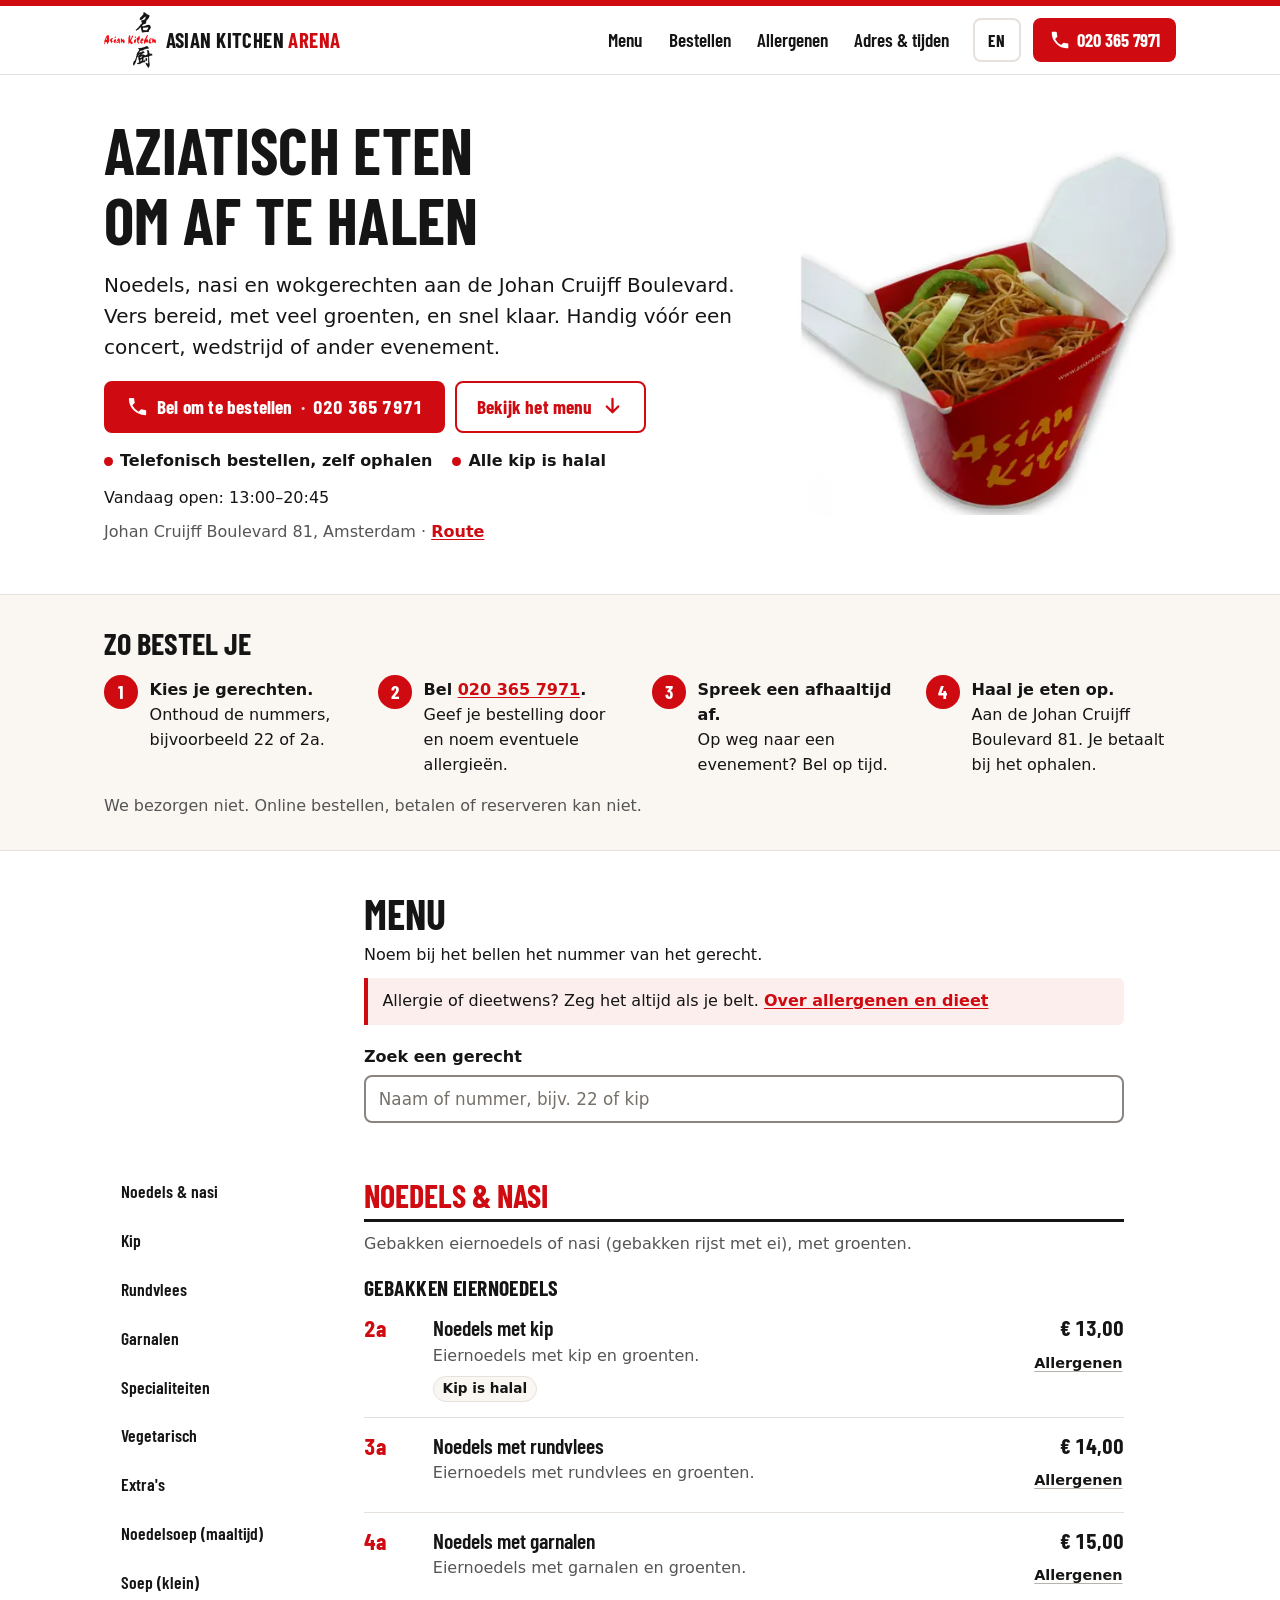
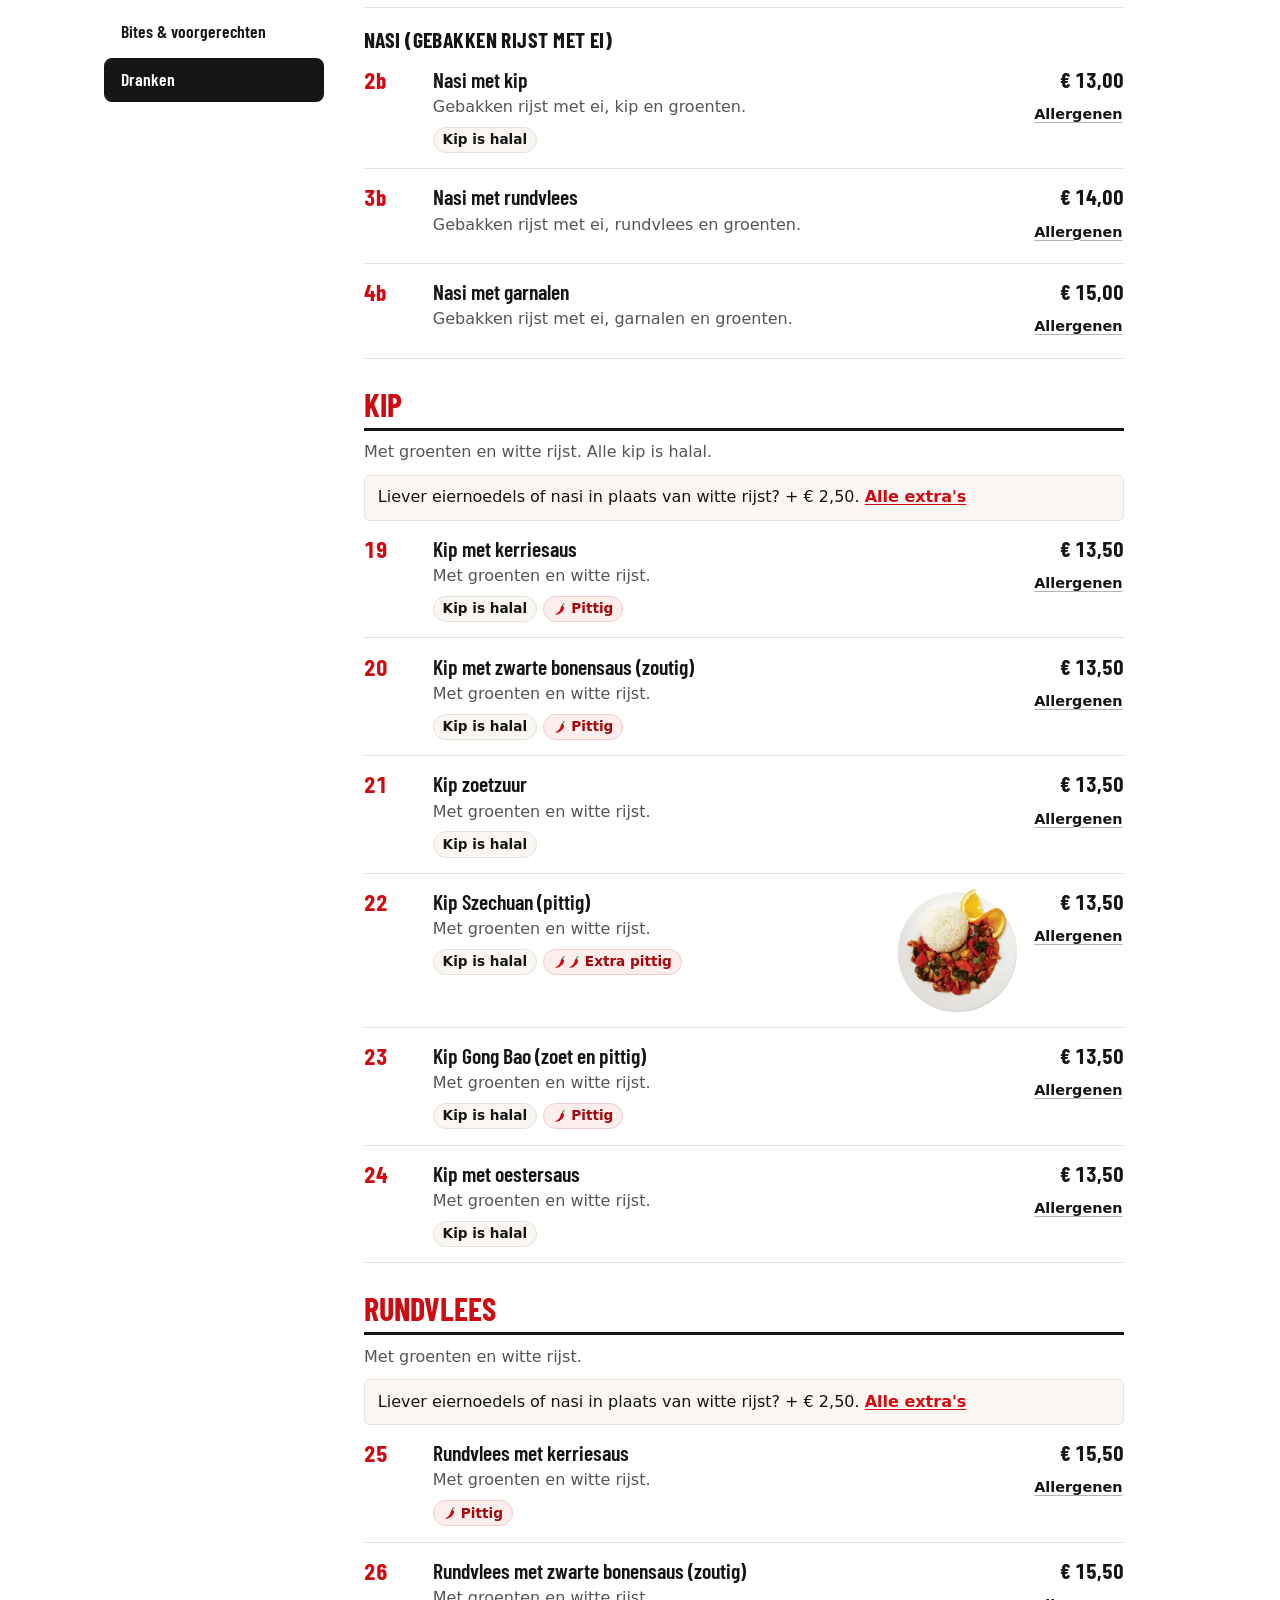
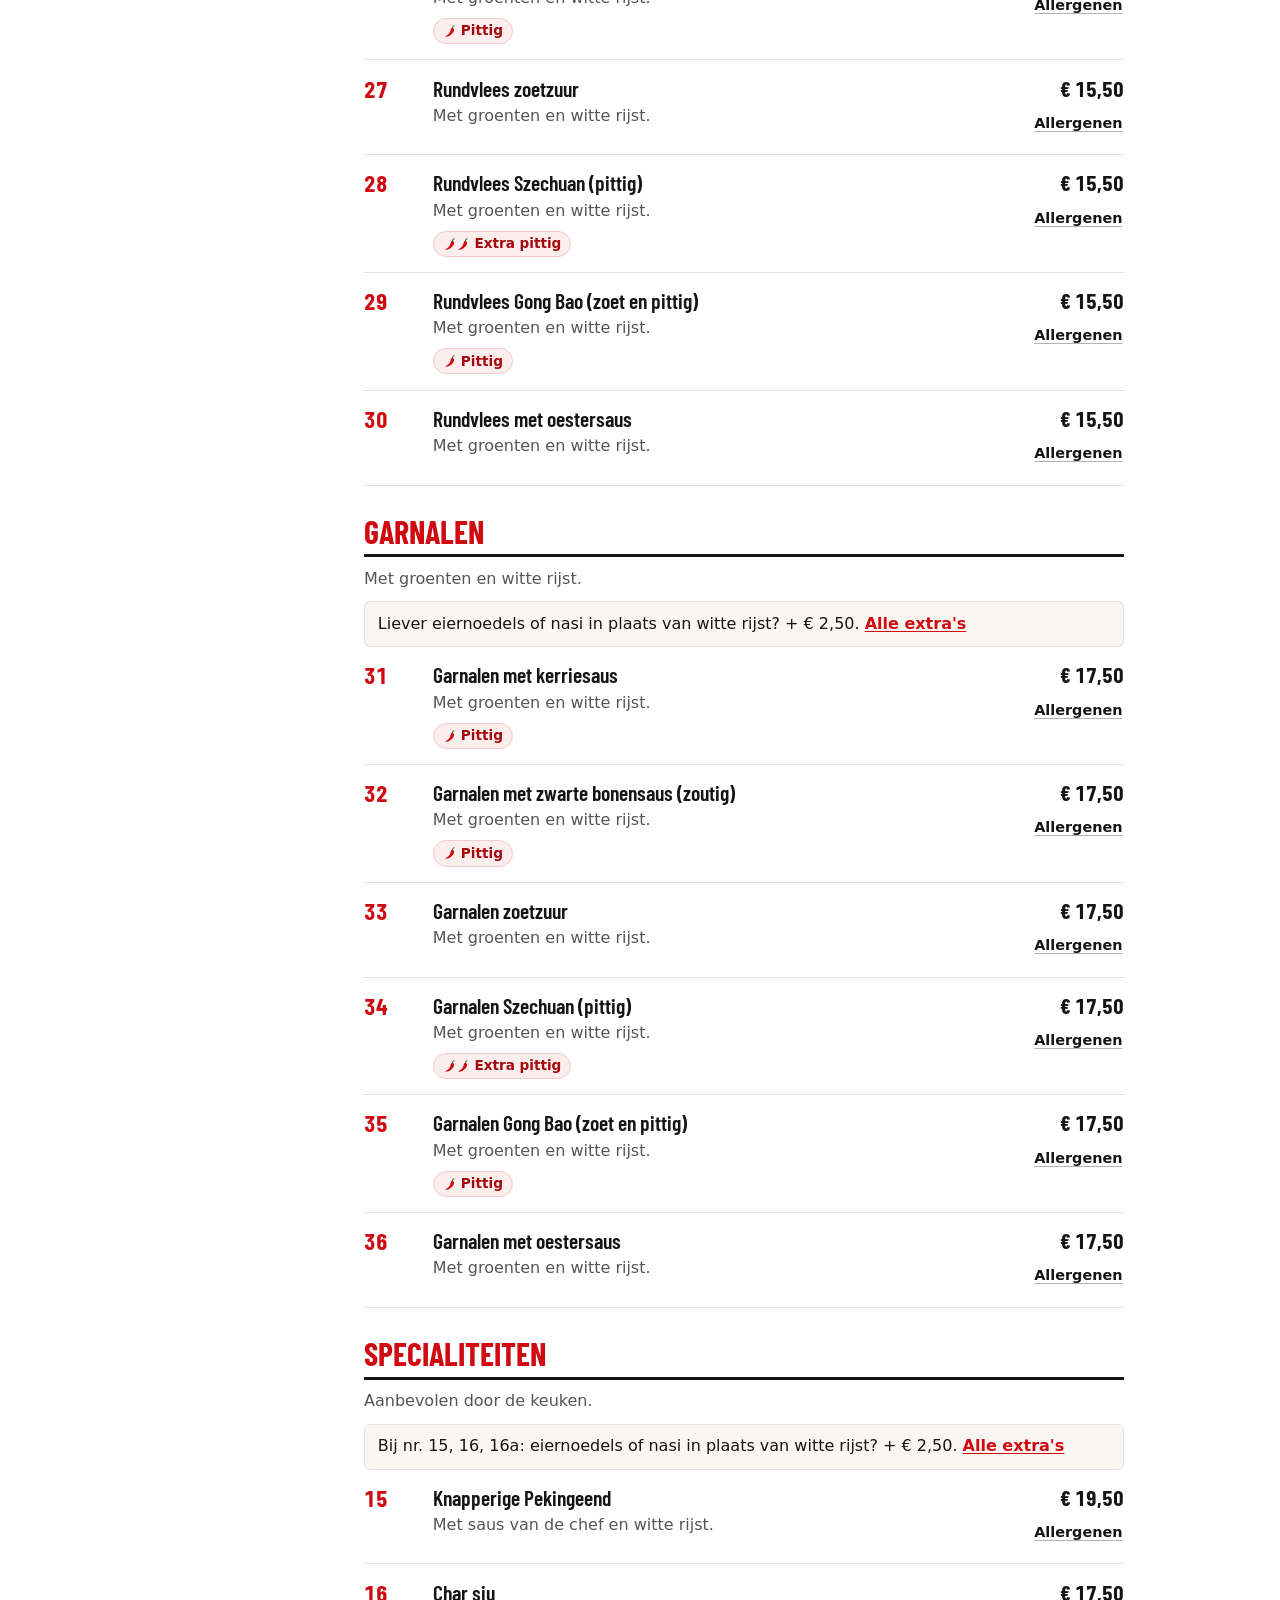
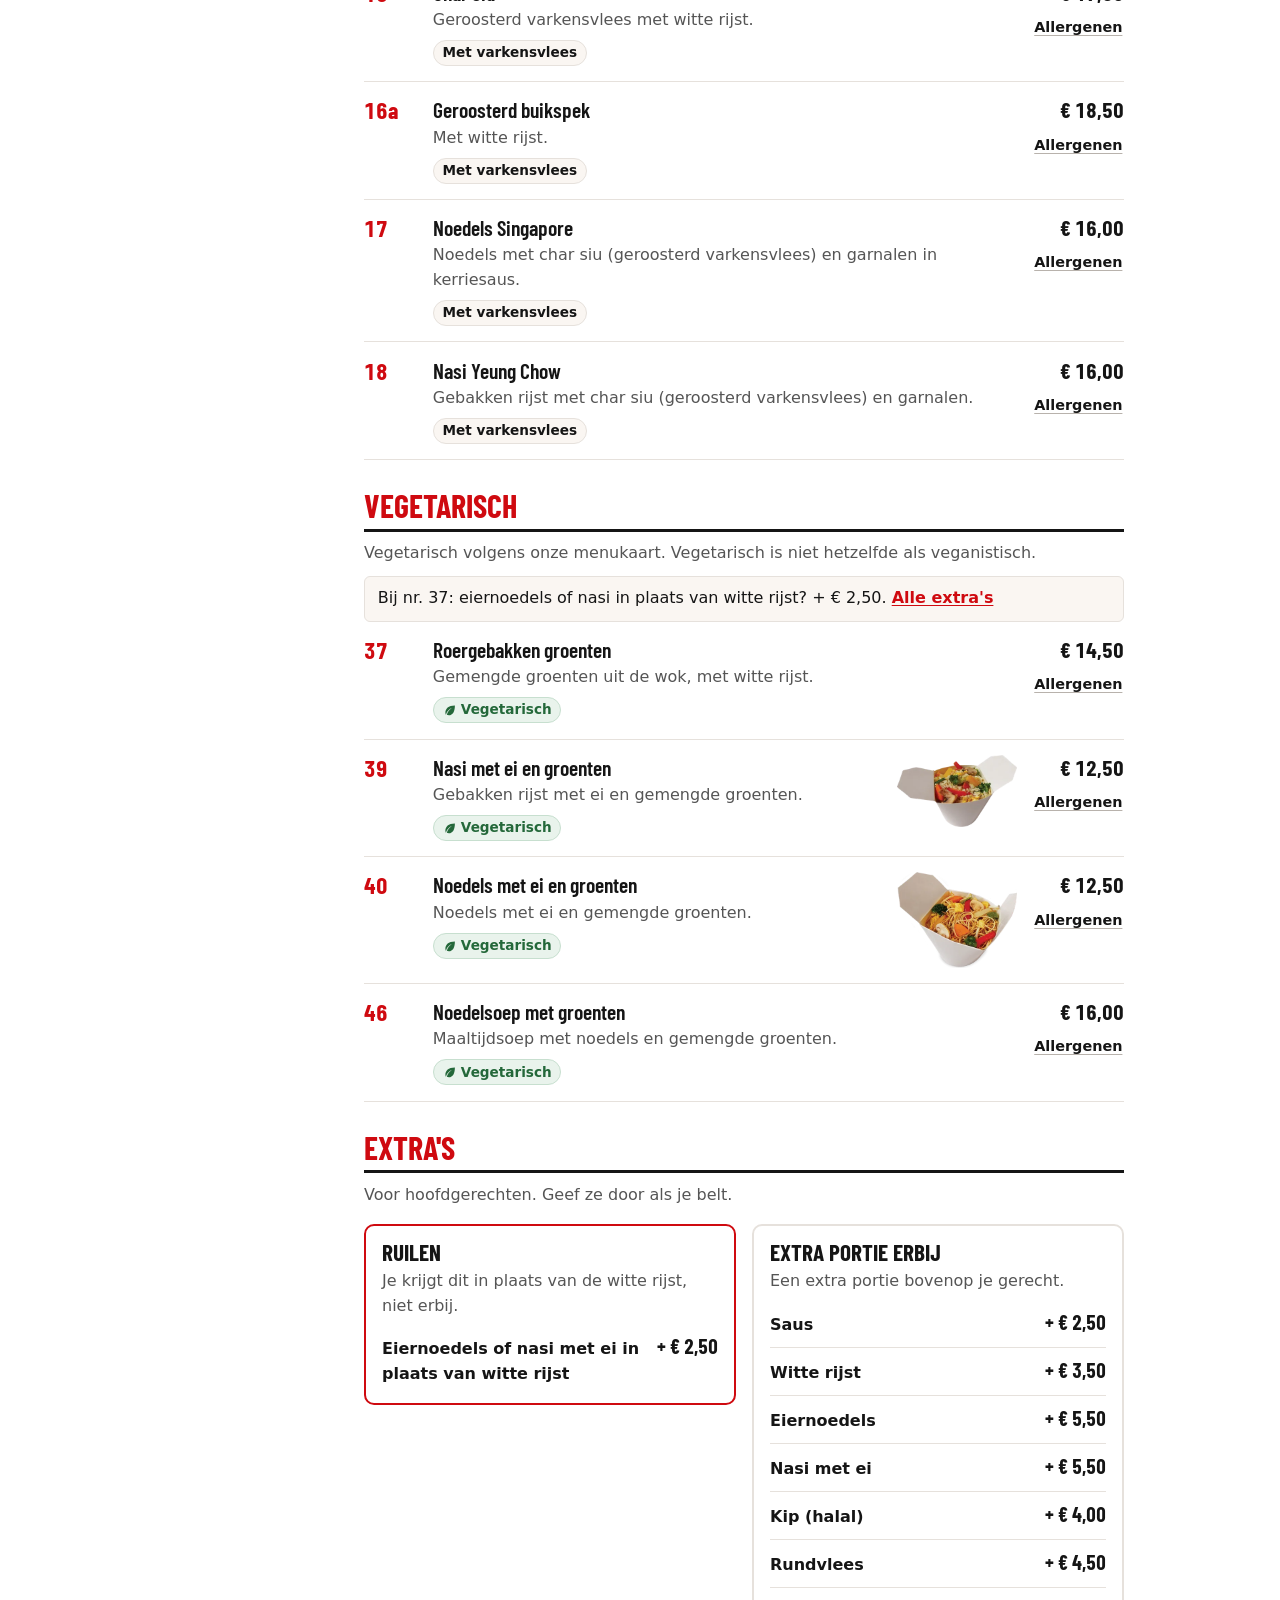
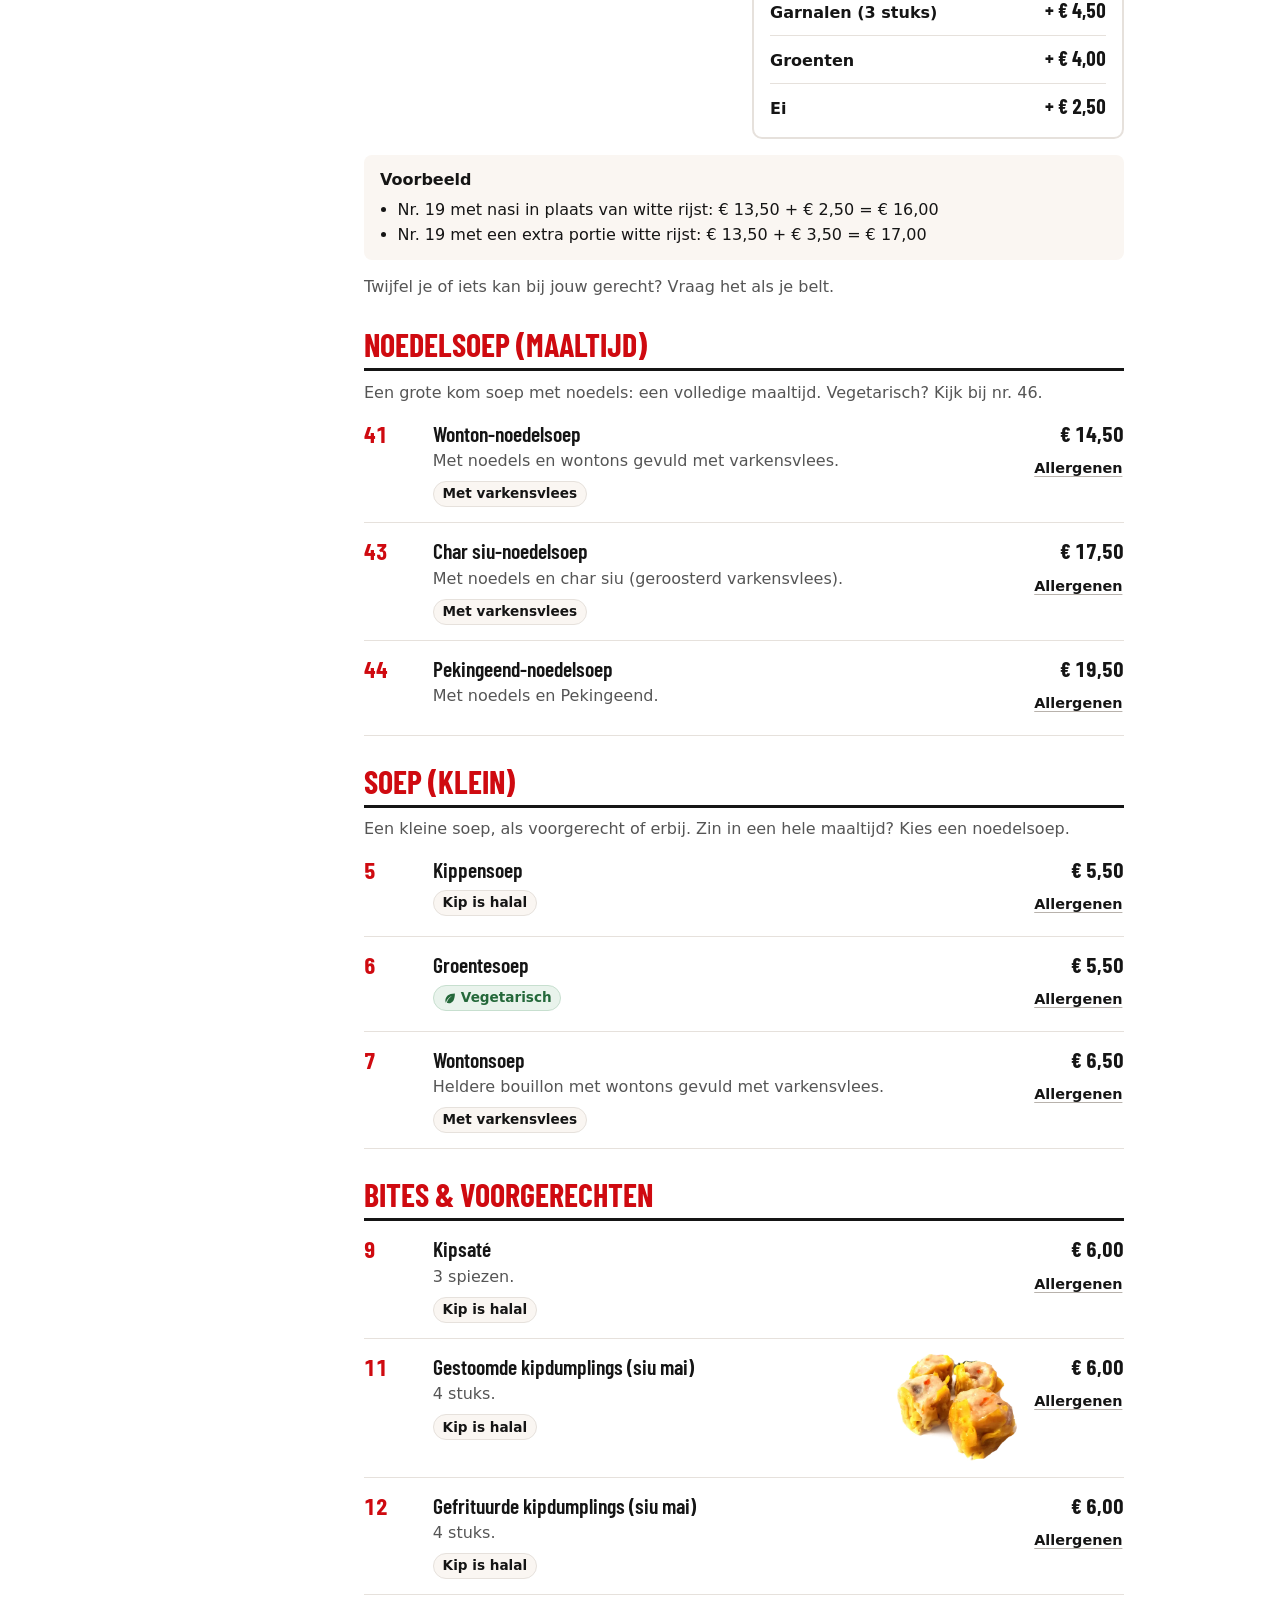
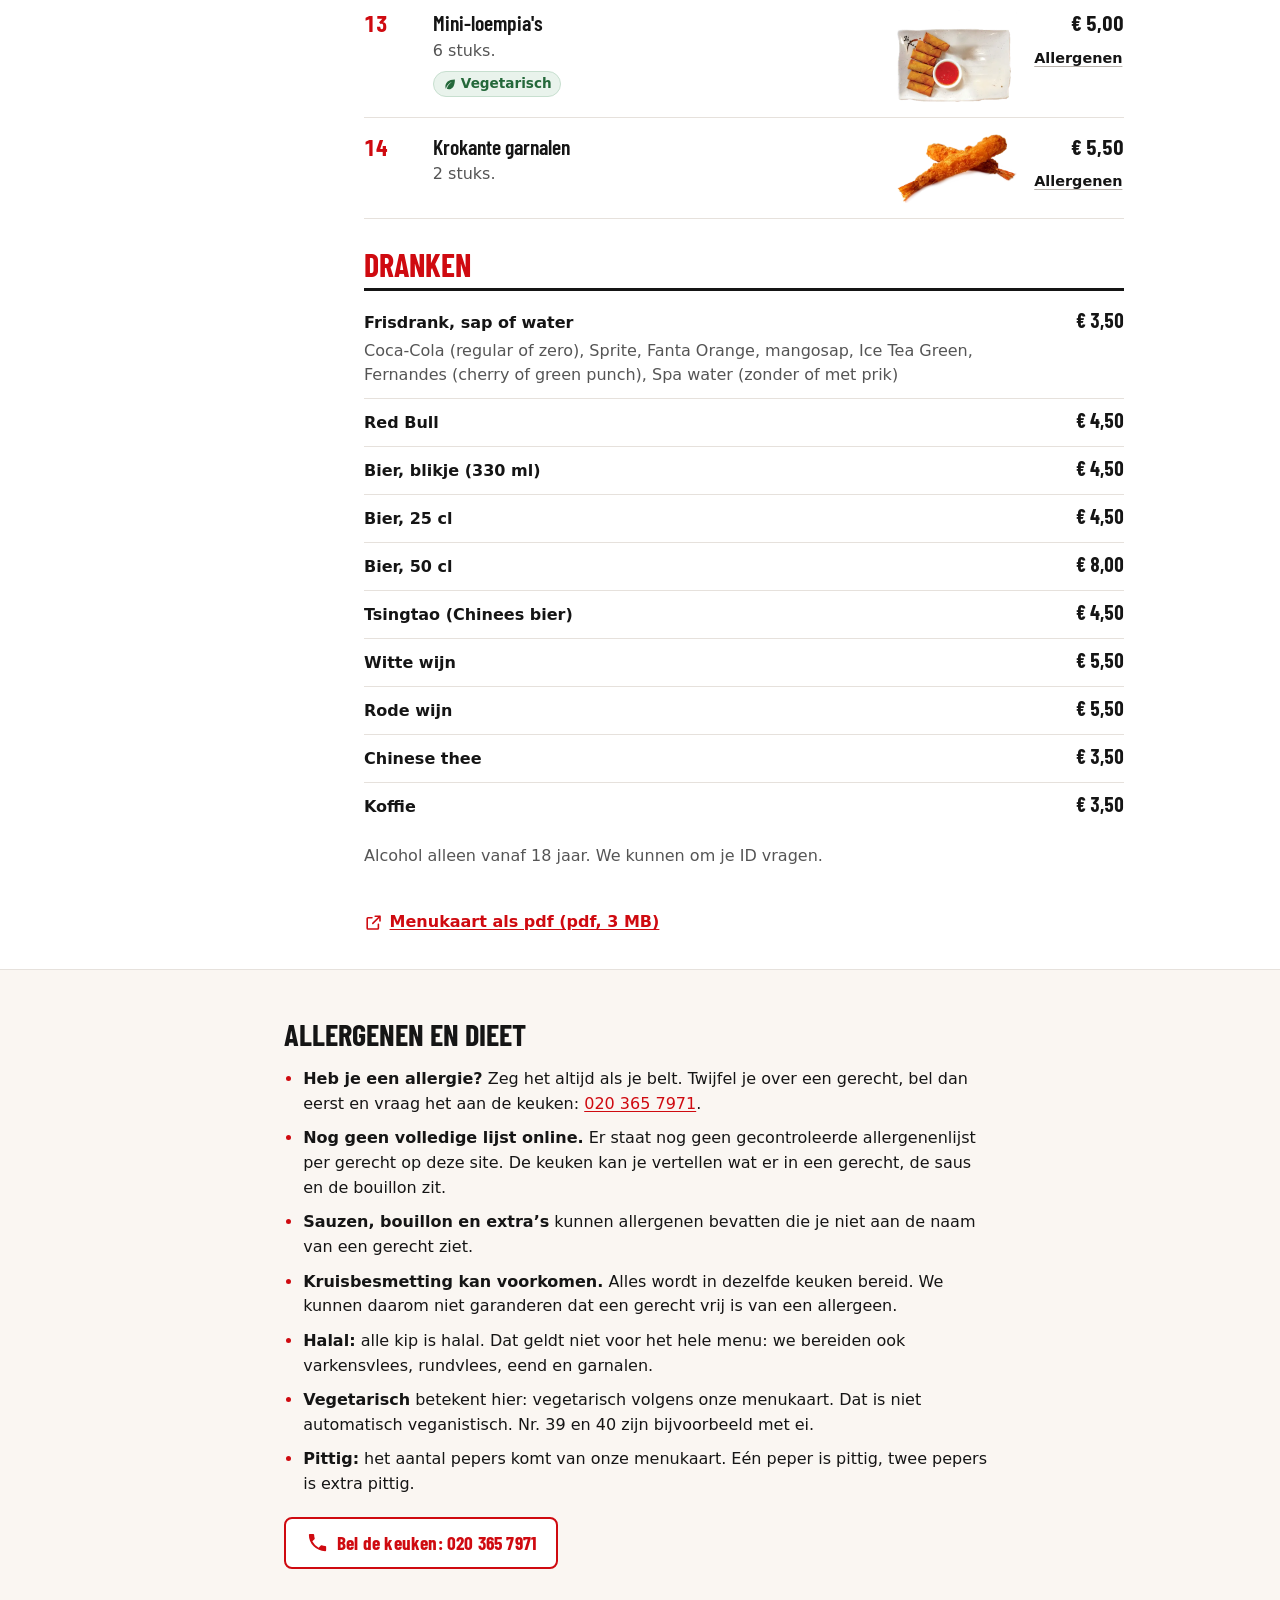
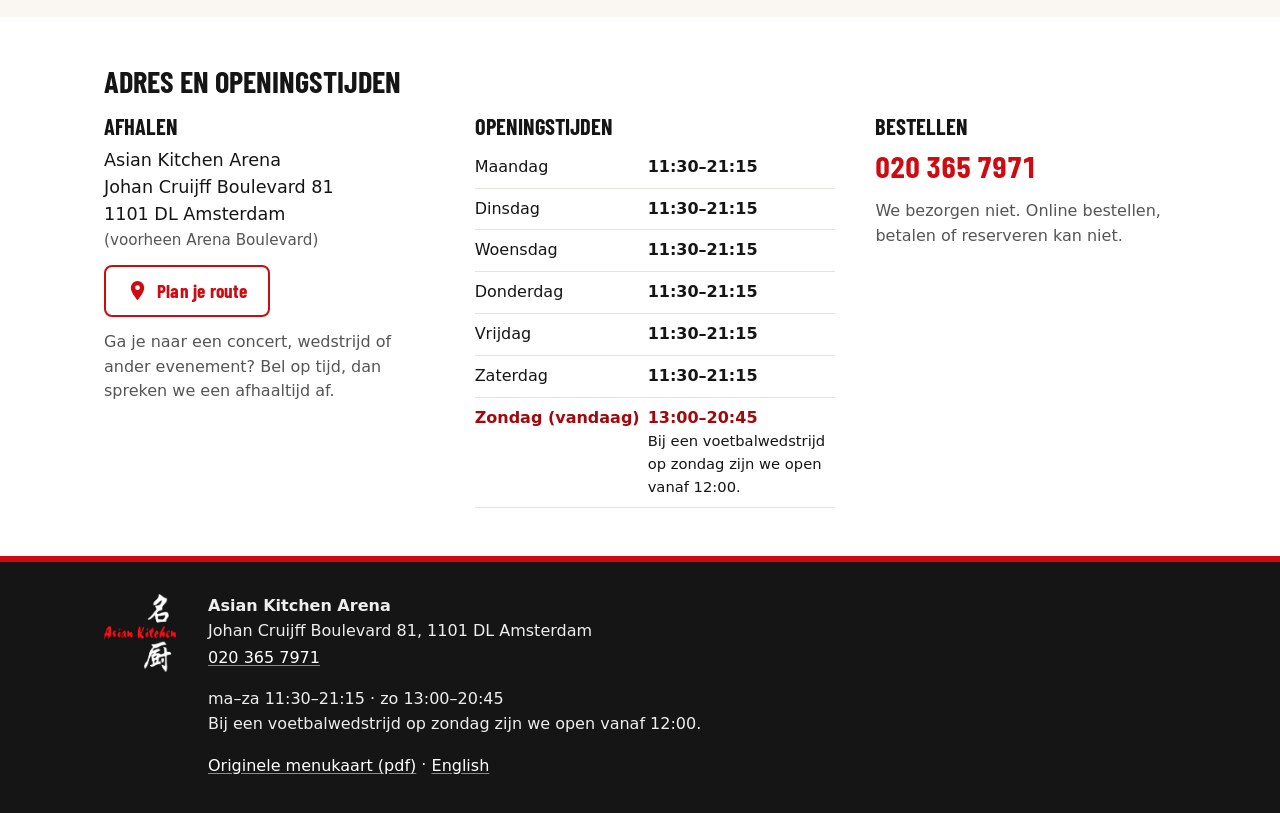
==== index.html @ 1660f2df "Preview van 5841d98" ====
<!doctype html>
<html lang="nl" class="no-js">
<head>
<meta charset="utf-8">
<meta name="viewport" content="width=device-width, initial-scale=1">
<title>Asian Kitchen Arena – Aziatisch eten afhalen aan de Johan Cruijff Boulevard</title>
<meta name="description" content="Noedels, nasi, wokgerechten en soep om af te halen aan de Johan Cruijff Boulevard 81 in Amsterdam. Bekijk het menu en bel 020 365 7971 om te bestellen.">
<meta name="robots" content="noindex, nofollow">
<link rel="canonical" href="https://gwnquintenman.github.io/asian-kitchen-arena-website/">
<link rel="alternate" hreflang="nl" href="https://gwnquintenman.github.io/asian-kitchen-arena-website/">
<link rel="alternate" hreflang="en" href="https://gwnquintenman.github.io/asian-kitchen-arena-website/en/">
<link rel="alternate" hreflang="x-default" href="https://gwnquintenman.github.io/asian-kitchen-arena-website/">
<meta name="theme-color" content="#cf0a10">
<meta property="og:type" content="restaurant">
<meta property="og:title" content="Asian Kitchen Arena">
<meta property="og:description" content="Noedels, nasi, wokgerechten en soep om af te halen aan de Johan Cruijff Boulevard 81 in Amsterdam. Bekijk het menu en bel 020 365 7971 om te bestellen.">
<meta property="og:url" content="https://gwnquintenman.github.io/asian-kitchen-arena-website/">
<meta property="og:image" content="https://gwnquintenman.github.io/asian-kitchen-arena-website/images/deelafbeelding.jpg">
<meta property="og:locale" content="nl_NL">
<link rel="icon" type="image/png" sizes="48x48" href="images/favicon-48.png">
<link rel="apple-touch-icon" href="images/apple-touch-icon.png">
<link rel="preload" href="fonts/barlow-condensed-700.woff2" as="font" type="font/woff2" crossorigin>
<link rel="stylesheet" href="assets/styles.css?v=mvmt960r">
<script>document.documentElement.classList.replace('no-js','js')</script>
<script type="application/ld+json">{"@context":"https://schema.org","@type":"Restaurant","name":"Asian Kitchen Arena","url":"https://gwnquintenman.github.io/asian-kitchen-arena-website/","image":"https://gwnquintenman.github.io/asian-kitchen-arena-website/images/deelafbeelding.jpg","logo":"https://gwnquintenman.github.io/asian-kitchen-arena-website/images/icon-512.png","telephone":"+31 20 365 7971","address":{"@type":"PostalAddress","streetAddress":"Johan Cruijff Boulevard 81","postalCode":"1101 DL","addressLocality":"Amsterdam","addressCountry":"NL"},"servesCuisine":["Asian","Chinese"],"priceRange":"€","acceptsReservations":false,"hasMenu":"https://gwnquintenman.github.io/asian-kitchen-arena-website/#menu","openingHoursSpecification":[{"@type":"OpeningHoursSpecification","dayOfWeek":["Monday","Tuesday","Wednesday","Thursday","Friday","Saturday"],"opens":"11:30","closes":"21:15"},{"@type":"OpeningHoursSpecification","dayOfWeek":["Sunday"],"opens":"13:00","closes":"20:45"}]}</script>
</head>
<body>
<a class="overslaan" href="#menu">Direct naar het menu</a>
<header class="kop">
  <div class="wrap kop__in">
    <a class="merk" href="./" aria-label="Asian Kitchen Arena">
      <img src="images/logo-licht.png" alt="" width="66" height="72">
      <span class="merk__naam">Asian Kitchen <span>Arena</span></span>
    </a>
    <nav class="kop__nav" aria-label="Hoofdmenu">
      <a href="#menu">Menu</a>
      <a href="#bestellen">Bestellen</a>
      <a href="#allergenen">Allergenen</a>
      <a href="#ophalen">Adres &amp; tijden</a>
    </nav>
    <a class="taal" href="en/" hreflang="en" lang="en" title="Read this page in English"><span class="vh">Read this page in English: </span>EN</a>
    <a class="kop__bel" href="tel:+31203657971"><svg class="i" viewBox="0 0 24 24" aria-hidden="true"><path d="M6.6 10.8a15.2 15.2 0 0 0 6.6 6.6l2.2-2.2a1 1 0 0 1 1-.25 11.4 11.4 0 0 0 3.6.57 1 1 0 0 1 1 1V20a1 1 0 0 1-1 1A17 17 0 0 1 3 4a1 1 0 0 1 1-1h3.5a1 1 0 0 1 1 1c0 1.25.2 2.45.57 3.57a1 1 0 0 1-.25 1z" fill="currentColor"/></svg><span>020 365 7971</span></a>
  </div>
</header>

<main>
<section class="intro" aria-labelledby="h-intro">
  <div class="wrap intro__in">
    <div class="intro__tekst">
      <h1 id="h-intro">Aziatisch eten om af te halen</h1>
      <p class="intro__lead">Noedels, nasi en wokgerechten aan de Johan Cruijff Boulevard. Vers bereid, met veel groenten, en snel klaar. Handig vóór een concert, wedstrijd of ander evenement.</p>
      <div class="intro__knoppen">
        <a class="btn btn--bel js-belknop" href="tel:+31203657971"><svg class="i" viewBox="0 0 24 24" aria-hidden="true"><path d="M6.6 10.8a15.2 15.2 0 0 0 6.6 6.6l2.2-2.2a1 1 0 0 1 1-.25 11.4 11.4 0 0 0 3.6.57 1 1 0 0 1 1 1V20a1 1 0 0 1-1 1A17 17 0 0 1 3 4a1 1 0 0 1 1-1h3.5a1 1 0 0 1 1 1c0 1.25.2 2.45.57 3.57a1 1 0 0 1-.25 1z" fill="currentColor"/></svg><span>Bel om te bestellen</span><span class="btn__nr">020 365 7971</span></a>
        <a class="btn btn--rand" href="#menu"><span>Bekijk het menu</span><svg class="i" viewBox="0 0 24 24" aria-hidden="true"><path d="M12 4v14m0 0-6-6m6 6 6-6" fill="none" stroke="currentColor" stroke-width="2.4" stroke-linecap="round" stroke-linejoin="round"/></svg></a>
      </div>
      <ul class="intro__feiten"><li>Telefonisch bestellen, zelf ophalen</li><li>Alle kip is halal</li></ul>
      <p class="intro__info">
        <span class="intro__tijd" data-vandaag>ma–za 11:30–21:15 · zo 13:00–20:45</span>
        <span class="intro__adres">Johan Cruijff Boulevard 81, Amsterdam <span class="intro__route">· <a href="https://www.google.com/maps/dir/?api=1&destination=Asian+Kitchen%2C+Johan+Cruijff+Boulevard+81%2C+1101+DL+Amsterdam" target="_blank" rel="noopener">Route</a></span></span>
      </p>
    </div>
    <img class="intro__foto" src="images/afhaalbox-760.webp" srcset="images/afhaalbox-440.webp 440w, images/afhaalbox-760.webp 760w" sizes="(min-width: 900px) 380px, 46vw" width="760" height="731" alt="Noedels met groenten in een rode Asian Kitchen-afhaalbox" fetchpriority="high">
  </div>
</section>

<section class="bestel" id="bestellen" aria-labelledby="h-bestellen">
<div class="wrap">
  <h2 id="h-bestellen">Zo bestel je</h2>
  <ol class="stappen"><li class="stap"><span class="stap__nr" aria-hidden="true">1</span><p><strong>Kies je gerechten.</strong> Onthoud de nummers, bijvoorbeeld 22 of 2a.</p></li><li class="stap"><span class="stap__nr" aria-hidden="true">2</span><p><strong>Bel <a href="tel:+31203657971" class="tel">020 365 7971</a>.</strong> Geef je bestelling door en noem eventuele allergieën.</p></li><li class="stap"><span class="stap__nr" aria-hidden="true">3</span><p><strong>Spreek een afhaaltijd af.</strong> Op weg naar een evenement? Bel op tijd.</p></li><li class="stap"><span class="stap__nr" aria-hidden="true">4</span><p><strong>Haal je eten op.</strong> Aan de Johan Cruijff Boulevard 81. Je betaalt bij het ophalen.</p></li></ol>
  <p class="bestel__noot">We bezorgen niet. Online bestellen, betalen of reserveren kan niet.</p>
  
</div>
</section>

<section class="menu" id="menu" aria-labelledby="h-menu">
<div class="wrap">
  <div class="menu__kop">
    <h2 id="h-menu">Menu</h2>
    <p class="menu__uitleg">Noem bij het bellen het nummer van het gerecht.</p>
    <p class="menu__allergie">Allergie of dieetwens? Zeg het altijd als je belt. <a href="#allergenen">Over allergenen en dieet</a></p>
    <div class="zoek js-only">
      <label class="zoek__label" for="zoek">Zoek een gerecht</label>
      <div class="zoek__veld">
        <input id="zoek" type="search" inputmode="search" autocomplete="off" spellcheck="false" placeholder="Naam of nummer, bijv. 22 of kip" aria-describedby="zoek-status">
        <button type="button" class="zoek__wis" hidden>Wis</button>
      </div>
      <p class="zoek__status" id="zoek-status" aria-live="polite"></p>
    </div>
  </div>
  <div class="menu__grid">
    <nav class="cats" aria-label="Menucategorieën">
      <ul class="cats__lijst"><li><a class="chip" href="#noedels-nasi" data-cat="noedels-nasi">Noedels &amp; nasi</a></li><li><a class="chip" href="#kip" data-cat="kip">Kip</a></li><li><a class="chip" href="#rund" data-cat="rund">Rundvlees</a></li><li><a class="chip" href="#garnalen" data-cat="garnalen">Garnalen</a></li><li><a class="chip" href="#specialiteiten" data-cat="specialiteiten">Specialiteiten</a></li><li><a class="chip" href="#vegetarisch" data-cat="vegetarisch">Vegetarisch</a></li><li><a class="chip" href="#extras" data-cat="extras">Extra's</a></li><li><a class="chip" href="#noedelsoep" data-cat="noedelsoep">Noedelsoep (maaltijd)</a></li><li><a class="chip" href="#soep" data-cat="soep">Soep (klein)</a></li><li><a class="chip" href="#bites" data-cat="bites">Bites &amp; voorgerechten</a></li><li><a class="chip" href="#dranken" data-cat="dranken">Dranken</a></li></ul>
    </nav>
    <div class="menu__inhoud">
      <div class="zoek__geen" hidden><p class="zoek__geen-tekst"></p><a class="btn btn--bel btn--stapel" href="tel:+31203657971"><svg class="i" viewBox="0 0 24 24" aria-hidden="true"><path d="M6.6 10.8a15.2 15.2 0 0 0 6.6 6.6l2.2-2.2a1 1 0 0 1 1-.25 11.4 11.4 0 0 0 3.6.57 1 1 0 0 1 1 1V20a1 1 0 0 1-1 1A17 17 0 0 1 3 4a1 1 0 0 1 1-1h3.5a1 1 0 0 1 1 1c0 1.25.2 2.45.57 3.57a1 1 0 0 1-.25 1z" fill="currentColor"/></svg><span>Bel om te bestellen</span><span class="btn__nr">020 365 7971</span></a></div>
      <section class="cat" id="noedels-nasi" aria-labelledby="h-noedels-nasi">
<h3 class="cat__titel" id="h-noedels-nasi">Noedels &amp; nasi</h3>
<p class="cat__intro">Gebakken eiernoedels of nasi (gebakken rijst met ei), met groenten.</p>

<div class="cat__groep"><h4 class="cat__sub">Gebakken eiernoedels</h4>
<ul class="dishes"><li class="dish" id="nr-2a" data-nr="2a" data-zoek="noedels met kip noodles with chicken eiernoedels met kip en groenten kip is halal">
  <p class="dish__nr"><span class="vh">Nummer </span>2a</p>
  <div class="dish__main">
    <h4 class="dish__naam">Noedels met kip</h4>
    <p class="dish__inhoud">Eiernoedels met kip en groenten.</p>
    <p class="dish__meta"><span class="tag tag--halal-kip">Kip is halal</span></p>
  </div>
  <div class="dish__zij">
    <p class="dish__prijs">€ 13,00</p>
    <button type="button" class="dish__allergie js-only" data-nr="2a" aria-label="Allergenen van nr. 2a, Noedels met kip">Allergenen</button>
  </div>
  
</li>
<li class="dish" id="nr-3a" data-nr="3a" data-zoek="noedels met rundvlees noodles with beef eiernoedels met rundvlees en groenten">
  <p class="dish__nr"><span class="vh">Nummer </span>3a</p>
  <div class="dish__main">
    <h4 class="dish__naam">Noedels met rundvlees</h4>
    <p class="dish__inhoud">Eiernoedels met rundvlees en groenten.</p>
    
  </div>
  <div class="dish__zij">
    <p class="dish__prijs">€ 14,00</p>
    <button type="button" class="dish__allergie js-only" data-nr="3a" aria-label="Allergenen van nr. 3a, Noedels met rundvlees">Allergenen</button>
  </div>
  
</li>
<li class="dish" id="nr-4a" data-nr="4a" data-zoek="noedels met garnalen noodles with shrimp eiernoedels met garnalen en groenten">
  <p class="dish__nr"><span class="vh">Nummer </span>4a</p>
  <div class="dish__main">
    <h4 class="dish__naam">Noedels met garnalen</h4>
    <p class="dish__inhoud">Eiernoedels met garnalen en groenten.</p>
    
  </div>
  <div class="dish__zij">
    <p class="dish__prijs">€ 15,00</p>
    <button type="button" class="dish__allergie js-only" data-nr="4a" aria-label="Allergenen van nr. 4a, Noedels met garnalen">Allergenen</button>
  </div>
  
</li></ul></div>
<div class="cat__groep"><h4 class="cat__sub">Nasi (gebakken rijst met ei)</h4>
<ul class="dishes"><li class="dish" id="nr-2b" data-nr="2b" data-zoek="nasi met kip fried rice with chicken gebakken rijst met ei kip en groenten kip is halal">
  <p class="dish__nr"><span class="vh">Nummer </span>2b</p>
  <div class="dish__main">
    <h4 class="dish__naam">Nasi met kip</h4>
    <p class="dish__inhoud">Gebakken rijst met ei, kip en groenten.</p>
    <p class="dish__meta"><span class="tag tag--halal-kip">Kip is halal</span></p>
  </div>
  <div class="dish__zij">
    <p class="dish__prijs">€ 13,00</p>
    <button type="button" class="dish__allergie js-only" data-nr="2b" aria-label="Allergenen van nr. 2b, Nasi met kip">Allergenen</button>
  </div>
  
</li>
<li class="dish" id="nr-3b" data-nr="3b" data-zoek="nasi met rundvlees fried rice with beef gebakken rijst met ei rundvlees en groenten">
  <p class="dish__nr"><span class="vh">Nummer </span>3b</p>
  <div class="dish__main">
    <h4 class="dish__naam">Nasi met rundvlees</h4>
    <p class="dish__inhoud">Gebakken rijst met ei, rundvlees en groenten.</p>
    
  </div>
  <div class="dish__zij">
    <p class="dish__prijs">€ 14,00</p>
    <button type="button" class="dish__allergie js-only" data-nr="3b" aria-label="Allergenen van nr. 3b, Nasi met rundvlees">Allergenen</button>
  </div>
  
</li>
<li class="dish" id="nr-4b" data-nr="4b" data-zoek="nasi met garnalen fried rice with shrimp gebakken rijst met ei garnalen en groenten">
  <p class="dish__nr"><span class="vh">Nummer </span>4b</p>
  <div class="dish__main">
    <h4 class="dish__naam">Nasi met garnalen</h4>
    <p class="dish__inhoud">Gebakken rijst met ei, garnalen en groenten.</p>
    
  </div>
  <div class="dish__zij">
    <p class="dish__prijs">€ 15,00</p>
    <button type="button" class="dish__allergie js-only" data-nr="4b" aria-label="Allergenen van nr. 4b, Nasi met garnalen">Allergenen</button>
  </div>
  
</li></ul></div>
</section>
<section class="cat" id="kip" aria-labelledby="h-kip">
<h3 class="cat__titel" id="h-kip">Kip</h3>
<p class="cat__intro">Met groenten en witte rijst. Alle kip is halal.</p>
<p class="cat__ruil">Liever eiernoedels of nasi in plaats van witte rijst? + € 2,50. <a href="#extras">Alle extra's</a></p>
<ul class="dishes"><li class="dish" id="nr-19" data-nr="19" data-zoek="kip met kerriesaus chicken curry met groenten en witte rijst kip is halal">
  <p class="dish__nr"><span class="vh">Nummer </span>19</p>
  <div class="dish__main">
    <h4 class="dish__naam">Kip met kerriesaus</h4>
    <p class="dish__inhoud">Met groenten en witte rijst.</p>
    <p class="dish__meta"><span class="tag tag--halal-kip">Kip is halal</span><span class="tag tag--peper"><svg class="i i--peper" viewBox="0 0 24 24" aria-hidden="true"><path d="M15.5 6.2c1.6.2 3 1.6 3.1 3.4.3 4.6-5.4 11-13.6 11.9-1 .1-1.2-1.1-.3-1.4 5.3-1.9 7.6-6.3 8.4-10.7.3-1.9 1.1-3.4 2.4-3.2z" fill="currentColor"/><path d="M16 6.3c.1-1.6.9-2.9 2.6-3.5" fill="none" stroke="#2f7a3b" stroke-width="1.8" stroke-linecap="round"/></svg>Pittig</span></p>
  </div>
  <div class="dish__zij">
    <p class="dish__prijs">€ 13,50</p>
    <button type="button" class="dish__allergie js-only" data-nr="19" aria-label="Allergenen van nr. 19, Kip met kerriesaus">Allergenen</button>
  </div>
  
</li>
<li class="dish" id="nr-20" data-nr="20" data-zoek="kip met zwarte bonensaus zoutig chicken black bean salty met groenten en witte rijst kip is halal">
  <p class="dish__nr"><span class="vh">Nummer </span>20</p>
  <div class="dish__main">
    <h4 class="dish__naam">Kip met zwarte bonensaus (zoutig)</h4>
    <p class="dish__inhoud">Met groenten en witte rijst.</p>
    <p class="dish__meta"><span class="tag tag--halal-kip">Kip is halal</span><span class="tag tag--peper"><svg class="i i--peper" viewBox="0 0 24 24" aria-hidden="true"><path d="M15.5 6.2c1.6.2 3 1.6 3.1 3.4.3 4.6-5.4 11-13.6 11.9-1 .1-1.2-1.1-.3-1.4 5.3-1.9 7.6-6.3 8.4-10.7.3-1.9 1.1-3.4 2.4-3.2z" fill="currentColor"/><path d="M16 6.3c.1-1.6.9-2.9 2.6-3.5" fill="none" stroke="#2f7a3b" stroke-width="1.8" stroke-linecap="round"/></svg>Pittig</span></p>
  </div>
  <div class="dish__zij">
    <p class="dish__prijs">€ 13,50</p>
    <button type="button" class="dish__allergie js-only" data-nr="20" aria-label="Allergenen van nr. 20, Kip met zwarte bonensaus (zoutig)">Allergenen</button>
  </div>
  
</li>
<li class="dish" id="nr-21" data-nr="21" data-zoek="kip zoetzuur chicken sweet sour met groenten en witte rijst kip is halal">
  <p class="dish__nr"><span class="vh">Nummer </span>21</p>
  <div class="dish__main">
    <h4 class="dish__naam">Kip zoetzuur</h4>
    <p class="dish__inhoud">Met groenten en witte rijst.</p>
    <p class="dish__meta"><span class="tag tag--halal-kip">Kip is halal</span></p>
  </div>
  <div class="dish__zij">
    <p class="dish__prijs">€ 13,50</p>
    <button type="button" class="dish__allergie js-only" data-nr="21" aria-label="Allergenen van nr. 21, Kip zoetzuur">Allergenen</button>
  </div>
  
</li>
<li class="dish dish--foto" id="nr-22" data-nr="22" data-zoek="kip szechuan pittig chicken szechuan spicy met groenten en witte rijst kip is halal">
  <p class="dish__nr"><span class="vh">Nummer </span>22</p>
  <div class="dish__main">
    <h4 class="dish__naam">Kip Szechuan (pittig)</h4>
    <p class="dish__inhoud">Met groenten en witte rijst.</p>
    <p class="dish__meta"><span class="tag tag--halal-kip">Kip is halal</span><span class="tag tag--peper"><svg class="i i--peper" viewBox="0 0 24 24" aria-hidden="true"><path d="M15.5 6.2c1.6.2 3 1.6 3.1 3.4.3 4.6-5.4 11-13.6 11.9-1 .1-1.2-1.1-.3-1.4 5.3-1.9 7.6-6.3 8.4-10.7.3-1.9 1.1-3.4 2.4-3.2z" fill="currentColor"/><path d="M16 6.3c.1-1.6.9-2.9 2.6-3.5" fill="none" stroke="#2f7a3b" stroke-width="1.8" stroke-linecap="round"/></svg><svg class="i i--peper" viewBox="0 0 24 24" aria-hidden="true"><path d="M15.5 6.2c1.6.2 3 1.6 3.1 3.4.3 4.6-5.4 11-13.6 11.9-1 .1-1.2-1.1-.3-1.4 5.3-1.9 7.6-6.3 8.4-10.7.3-1.9 1.1-3.4 2.4-3.2z" fill="currentColor"/><path d="M16 6.3c.1-1.6.9-2.9 2.6-3.5" fill="none" stroke="#2f7a3b" stroke-width="1.8" stroke-linecap="round"/></svg>Extra pittig</span></p>
  </div>
  <div class="dish__zij">
    <p class="dish__prijs">€ 13,50</p>
    <button type="button" class="dish__allergie js-only" data-nr="22" aria-label="Allergenen van nr. 22, Kip Szechuan (pittig)">Allergenen</button>
  </div>
  <img class="dish__foto" src="images/nr-22.webp" alt="Foto van nr. 22, Kip Szechuan (pittig)" loading="lazy" decoding="async" width="180" height="150">
</li>
<li class="dish" id="nr-23" data-nr="23" data-zoek="kip gong bao zoet en pittig chicken gong bao sweet spicy met groenten en witte rijst kip is halal">
  <p class="dish__nr"><span class="vh">Nummer </span>23</p>
  <div class="dish__main">
    <h4 class="dish__naam">Kip Gong Bao (zoet en pittig)</h4>
    <p class="dish__inhoud">Met groenten en witte rijst.</p>
    <p class="dish__meta"><span class="tag tag--halal-kip">Kip is halal</span><span class="tag tag--peper"><svg class="i i--peper" viewBox="0 0 24 24" aria-hidden="true"><path d="M15.5 6.2c1.6.2 3 1.6 3.1 3.4.3 4.6-5.4 11-13.6 11.9-1 .1-1.2-1.1-.3-1.4 5.3-1.9 7.6-6.3 8.4-10.7.3-1.9 1.1-3.4 2.4-3.2z" fill="currentColor"/><path d="M16 6.3c.1-1.6.9-2.9 2.6-3.5" fill="none" stroke="#2f7a3b" stroke-width="1.8" stroke-linecap="round"/></svg>Pittig</span></p>
  </div>
  <div class="dish__zij">
    <p class="dish__prijs">€ 13,50</p>
    <button type="button" class="dish__allergie js-only" data-nr="23" aria-label="Allergenen van nr. 23, Kip Gong Bao (zoet en pittig)">Allergenen</button>
  </div>
  
</li>
<li class="dish" id="nr-24" data-nr="24" data-zoek="kip met oestersaus chicken oyster sauce met groenten en witte rijst kip is halal">
  <p class="dish__nr"><span class="vh">Nummer </span>24</p>
  <div class="dish__main">
    <h4 class="dish__naam">Kip met oestersaus</h4>
    <p class="dish__inhoud">Met groenten en witte rijst.</p>
    <p class="dish__meta"><span class="tag tag--halal-kip">Kip is halal</span></p>
  </div>
  <div class="dish__zij">
    <p class="dish__prijs">€ 13,50</p>
    <button type="button" class="dish__allergie js-only" data-nr="24" aria-label="Allergenen van nr. 24, Kip met oestersaus">Allergenen</button>
  </div>
  
</li></ul>
</section>
<section class="cat" id="rund" aria-labelledby="h-rund">
<h3 class="cat__titel" id="h-rund">Rundvlees</h3>
<p class="cat__intro">Met groenten en witte rijst.</p>
<p class="cat__ruil">Liever eiernoedels of nasi in plaats van witte rijst? + € 2,50. <a href="#extras">Alle extra's</a></p>
<ul class="dishes"><li class="dish" id="nr-25" data-nr="25" data-zoek="rundvlees met kerriesaus beef curry met groenten en witte rijst">
  <p class="dish__nr"><span class="vh">Nummer </span>25</p>
  <div class="dish__main">
    <h4 class="dish__naam">Rundvlees met kerriesaus</h4>
    <p class="dish__inhoud">Met groenten en witte rijst.</p>
    <p class="dish__meta"><span class="tag tag--peper"><svg class="i i--peper" viewBox="0 0 24 24" aria-hidden="true"><path d="M15.5 6.2c1.6.2 3 1.6 3.1 3.4.3 4.6-5.4 11-13.6 11.9-1 .1-1.2-1.1-.3-1.4 5.3-1.9 7.6-6.3 8.4-10.7.3-1.9 1.1-3.4 2.4-3.2z" fill="currentColor"/><path d="M16 6.3c.1-1.6.9-2.9 2.6-3.5" fill="none" stroke="#2f7a3b" stroke-width="1.8" stroke-linecap="round"/></svg>Pittig</span></p>
  </div>
  <div class="dish__zij">
    <p class="dish__prijs">€ 15,50</p>
    <button type="button" class="dish__allergie js-only" data-nr="25" aria-label="Allergenen van nr. 25, Rundvlees met kerriesaus">Allergenen</button>
  </div>
  
</li>
<li class="dish" id="nr-26" data-nr="26" data-zoek="rundvlees met zwarte bonensaus zoutig beef black bean salty met groenten en witte rijst">
  <p class="dish__nr"><span class="vh">Nummer </span>26</p>
  <div class="dish__main">
    <h4 class="dish__naam">Rundvlees met zwarte bonensaus (zoutig)</h4>
    <p class="dish__inhoud">Met groenten en witte rijst.</p>
    <p class="dish__meta"><span class="tag tag--peper"><svg class="i i--peper" viewBox="0 0 24 24" aria-hidden="true"><path d="M15.5 6.2c1.6.2 3 1.6 3.1 3.4.3 4.6-5.4 11-13.6 11.9-1 .1-1.2-1.1-.3-1.4 5.3-1.9 7.6-6.3 8.4-10.7.3-1.9 1.1-3.4 2.4-3.2z" fill="currentColor"/><path d="M16 6.3c.1-1.6.9-2.9 2.6-3.5" fill="none" stroke="#2f7a3b" stroke-width="1.8" stroke-linecap="round"/></svg>Pittig</span></p>
  </div>
  <div class="dish__zij">
    <p class="dish__prijs">€ 15,50</p>
    <button type="button" class="dish__allergie js-only" data-nr="26" aria-label="Allergenen van nr. 26, Rundvlees met zwarte bonensaus (zoutig)">Allergenen</button>
  </div>
  
</li>
<li class="dish" id="nr-27" data-nr="27" data-zoek="rundvlees zoetzuur beef sweet sour met groenten en witte rijst">
  <p class="dish__nr"><span class="vh">Nummer </span>27</p>
  <div class="dish__main">
    <h4 class="dish__naam">Rundvlees zoetzuur</h4>
    <p class="dish__inhoud">Met groenten en witte rijst.</p>
    
  </div>
  <div class="dish__zij">
    <p class="dish__prijs">€ 15,50</p>
    <button type="button" class="dish__allergie js-only" data-nr="27" aria-label="Allergenen van nr. 27, Rundvlees zoetzuur">Allergenen</button>
  </div>
  
</li>
<li class="dish" id="nr-28" data-nr="28" data-zoek="rundvlees szechuan pittig beef szechuan spicy met groenten en witte rijst">
  <p class="dish__nr"><span class="vh">Nummer </span>28</p>
  <div class="dish__main">
    <h4 class="dish__naam">Rundvlees Szechuan (pittig)</h4>
    <p class="dish__inhoud">Met groenten en witte rijst.</p>
    <p class="dish__meta"><span class="tag tag--peper"><svg class="i i--peper" viewBox="0 0 24 24" aria-hidden="true"><path d="M15.5 6.2c1.6.2 3 1.6 3.1 3.4.3 4.6-5.4 11-13.6 11.9-1 .1-1.2-1.1-.3-1.4 5.3-1.9 7.6-6.3 8.4-10.7.3-1.9 1.1-3.4 2.4-3.2z" fill="currentColor"/><path d="M16 6.3c.1-1.6.9-2.9 2.6-3.5" fill="none" stroke="#2f7a3b" stroke-width="1.8" stroke-linecap="round"/></svg><svg class="i i--peper" viewBox="0 0 24 24" aria-hidden="true"><path d="M15.5 6.2c1.6.2 3 1.6 3.1 3.4.3 4.6-5.4 11-13.6 11.9-1 .1-1.2-1.1-.3-1.4 5.3-1.9 7.6-6.3 8.4-10.7.3-1.9 1.1-3.4 2.4-3.2z" fill="currentColor"/><path d="M16 6.3c.1-1.6.9-2.9 2.6-3.5" fill="none" stroke="#2f7a3b" stroke-width="1.8" stroke-linecap="round"/></svg>Extra pittig</span></p>
  </div>
  <div class="dish__zij">
    <p class="dish__prijs">€ 15,50</p>
    <button type="button" class="dish__allergie js-only" data-nr="28" aria-label="Allergenen van nr. 28, Rundvlees Szechuan (pittig)">Allergenen</button>
  </div>
  
</li>
<li class="dish" id="nr-29" data-nr="29" data-zoek="rundvlees gong bao zoet en pittig beef gong bao sweet spicy met groenten en witte rijst">
  <p class="dish__nr"><span class="vh">Nummer </span>29</p>
  <div class="dish__main">
    <h4 class="dish__naam">Rundvlees Gong Bao (zoet en pittig)</h4>
    <p class="dish__inhoud">Met groenten en witte rijst.</p>
    <p class="dish__meta"><span class="tag tag--peper"><svg class="i i--peper" viewBox="0 0 24 24" aria-hidden="true"><path d="M15.5 6.2c1.6.2 3 1.6 3.1 3.4.3 4.6-5.4 11-13.6 11.9-1 .1-1.2-1.1-.3-1.4 5.3-1.9 7.6-6.3 8.4-10.7.3-1.9 1.1-3.4 2.4-3.2z" fill="currentColor"/><path d="M16 6.3c.1-1.6.9-2.9 2.6-3.5" fill="none" stroke="#2f7a3b" stroke-width="1.8" stroke-linecap="round"/></svg>Pittig</span></p>
  </div>
  <div class="dish__zij">
    <p class="dish__prijs">€ 15,50</p>
    <button type="button" class="dish__allergie js-only" data-nr="29" aria-label="Allergenen van nr. 29, Rundvlees Gong Bao (zoet en pittig)">Allergenen</button>
  </div>
  
</li>
<li class="dish" id="nr-30" data-nr="30" data-zoek="rundvlees met oestersaus beef oyster sauce met groenten en witte rijst">
  <p class="dish__nr"><span class="vh">Nummer </span>30</p>
  <div class="dish__main">
    <h4 class="dish__naam">Rundvlees met oestersaus</h4>
    <p class="dish__inhoud">Met groenten en witte rijst.</p>
    
  </div>
  <div class="dish__zij">
    <p class="dish__prijs">€ 15,50</p>
    <button type="button" class="dish__allergie js-only" data-nr="30" aria-label="Allergenen van nr. 30, Rundvlees met oestersaus">Allergenen</button>
  </div>
  
</li></ul>
</section>
<section class="cat" id="garnalen" aria-labelledby="h-garnalen">
<h3 class="cat__titel" id="h-garnalen">Garnalen</h3>
<p class="cat__intro">Met groenten en witte rijst.</p>
<p class="cat__ruil">Liever eiernoedels of nasi in plaats van witte rijst? + € 2,50. <a href="#extras">Alle extra's</a></p>
<ul class="dishes"><li class="dish" id="nr-31" data-nr="31" data-zoek="garnalen met kerriesaus shrimp curry met groenten en witte rijst">
  <p class="dish__nr"><span class="vh">Nummer </span>31</p>
  <div class="dish__main">
    <h4 class="dish__naam">Garnalen met kerriesaus</h4>
    <p class="dish__inhoud">Met groenten en witte rijst.</p>
    <p class="dish__meta"><span class="tag tag--peper"><svg class="i i--peper" viewBox="0 0 24 24" aria-hidden="true"><path d="M15.5 6.2c1.6.2 3 1.6 3.1 3.4.3 4.6-5.4 11-13.6 11.9-1 .1-1.2-1.1-.3-1.4 5.3-1.9 7.6-6.3 8.4-10.7.3-1.9 1.1-3.4 2.4-3.2z" fill="currentColor"/><path d="M16 6.3c.1-1.6.9-2.9 2.6-3.5" fill="none" stroke="#2f7a3b" stroke-width="1.8" stroke-linecap="round"/></svg>Pittig</span></p>
  </div>
  <div class="dish__zij">
    <p class="dish__prijs">€ 17,50</p>
    <button type="button" class="dish__allergie js-only" data-nr="31" aria-label="Allergenen van nr. 31, Garnalen met kerriesaus">Allergenen</button>
  </div>
  
</li>
<li class="dish" id="nr-32" data-nr="32" data-zoek="garnalen met zwarte bonensaus zoutig shrimp black bean salty met groenten en witte rijst">
  <p class="dish__nr"><span class="vh">Nummer </span>32</p>
  <div class="dish__main">
    <h4 class="dish__naam">Garnalen met zwarte bonensaus (zoutig)</h4>
    <p class="dish__inhoud">Met groenten en witte rijst.</p>
    <p class="dish__meta"><span class="tag tag--peper"><svg class="i i--peper" viewBox="0 0 24 24" aria-hidden="true"><path d="M15.5 6.2c1.6.2 3 1.6 3.1 3.4.3 4.6-5.4 11-13.6 11.9-1 .1-1.2-1.1-.3-1.4 5.3-1.9 7.6-6.3 8.4-10.7.3-1.9 1.1-3.4 2.4-3.2z" fill="currentColor"/><path d="M16 6.3c.1-1.6.9-2.9 2.6-3.5" fill="none" stroke="#2f7a3b" stroke-width="1.8" stroke-linecap="round"/></svg>Pittig</span></p>
  </div>
  <div class="dish__zij">
    <p class="dish__prijs">€ 17,50</p>
    <button type="button" class="dish__allergie js-only" data-nr="32" aria-label="Allergenen van nr. 32, Garnalen met zwarte bonensaus (zoutig)">Allergenen</button>
  </div>
  
</li>
<li class="dish" id="nr-33" data-nr="33" data-zoek="garnalen zoetzuur shrimp sweet sour met groenten en witte rijst">
  <p class="dish__nr"><span class="vh">Nummer </span>33</p>
  <div class="dish__main">
    <h4 class="dish__naam">Garnalen zoetzuur</h4>
    <p class="dish__inhoud">Met groenten en witte rijst.</p>
    
  </div>
  <div class="dish__zij">
    <p class="dish__prijs">€ 17,50</p>
    <button type="button" class="dish__allergie js-only" data-nr="33" aria-label="Allergenen van nr. 33, Garnalen zoetzuur">Allergenen</button>
  </div>
  
</li>
<li class="dish" id="nr-34" data-nr="34" data-zoek="garnalen szechuan pittig shrimp szechuan spicy met groenten en witte rijst">
  <p class="dish__nr"><span class="vh">Nummer </span>34</p>
  <div class="dish__main">
    <h4 class="dish__naam">Garnalen Szechuan (pittig)</h4>
    <p class="dish__inhoud">Met groenten en witte rijst.</p>
    <p class="dish__meta"><span class="tag tag--peper"><svg class="i i--peper" viewBox="0 0 24 24" aria-hidden="true"><path d="M15.5 6.2c1.6.2 3 1.6 3.1 3.4.3 4.6-5.4 11-13.6 11.9-1 .1-1.2-1.1-.3-1.4 5.3-1.9 7.6-6.3 8.4-10.7.3-1.9 1.1-3.4 2.4-3.2z" fill="currentColor"/><path d="M16 6.3c.1-1.6.9-2.9 2.6-3.5" fill="none" stroke="#2f7a3b" stroke-width="1.8" stroke-linecap="round"/></svg><svg class="i i--peper" viewBox="0 0 24 24" aria-hidden="true"><path d="M15.5 6.2c1.6.2 3 1.6 3.1 3.4.3 4.6-5.4 11-13.6 11.9-1 .1-1.2-1.1-.3-1.4 5.3-1.9 7.6-6.3 8.4-10.7.3-1.9 1.1-3.4 2.4-3.2z" fill="currentColor"/><path d="M16 6.3c.1-1.6.9-2.9 2.6-3.5" fill="none" stroke="#2f7a3b" stroke-width="1.8" stroke-linecap="round"/></svg>Extra pittig</span></p>
  </div>
  <div class="dish__zij">
    <p class="dish__prijs">€ 17,50</p>
    <button type="button" class="dish__allergie js-only" data-nr="34" aria-label="Allergenen van nr. 34, Garnalen Szechuan (pittig)">Allergenen</button>
  </div>
  
</li>
<li class="dish" id="nr-35" data-nr="35" data-zoek="garnalen gong bao zoet en pittig shrimp gong bao sweet spicy met groenten en witte rijst">
  <p class="dish__nr"><span class="vh">Nummer </span>35</p>
  <div class="dish__main">
    <h4 class="dish__naam">Garnalen Gong Bao (zoet en pittig)</h4>
    <p class="dish__inhoud">Met groenten en witte rijst.</p>
    <p class="dish__meta"><span class="tag tag--peper"><svg class="i i--peper" viewBox="0 0 24 24" aria-hidden="true"><path d="M15.5 6.2c1.6.2 3 1.6 3.1 3.4.3 4.6-5.4 11-13.6 11.9-1 .1-1.2-1.1-.3-1.4 5.3-1.9 7.6-6.3 8.4-10.7.3-1.9 1.1-3.4 2.4-3.2z" fill="currentColor"/><path d="M16 6.3c.1-1.6.9-2.9 2.6-3.5" fill="none" stroke="#2f7a3b" stroke-width="1.8" stroke-linecap="round"/></svg>Pittig</span></p>
  </div>
  <div class="dish__zij">
    <p class="dish__prijs">€ 17,50</p>
    <button type="button" class="dish__allergie js-only" data-nr="35" aria-label="Allergenen van nr. 35, Garnalen Gong Bao (zoet en pittig)">Allergenen</button>
  </div>
  
</li>
<li class="dish" id="nr-36" data-nr="36" data-zoek="garnalen met oestersaus shrimp oyster sauce met groenten en witte rijst">
  <p class="dish__nr"><span class="vh">Nummer </span>36</p>
  <div class="dish__main">
    <h4 class="dish__naam">Garnalen met oestersaus</h4>
    <p class="dish__inhoud">Met groenten en witte rijst.</p>
    
  </div>
  <div class="dish__zij">
    <p class="dish__prijs">€ 17,50</p>
    <button type="button" class="dish__allergie js-only" data-nr="36" aria-label="Allergenen van nr. 36, Garnalen met oestersaus">Allergenen</button>
  </div>
  
</li></ul>
</section>
<section class="cat" id="specialiteiten" aria-labelledby="h-specialiteiten">
<h3 class="cat__titel" id="h-specialiteiten">Specialiteiten</h3>
<p class="cat__intro">Aanbevolen door de keuken.</p>
<p class="cat__ruil">Bij nr. 15, 16, 16a: eiernoedels of nasi in plaats van witte rijst? + € 2,50. <a href="#extras">Alle extra's</a></p>
<ul class="dishes"><li class="dish" id="nr-15" data-nr="15" data-zoek="knapperige pekingeend crispy peking duck met saus van de chef en witte rijst">
  <p class="dish__nr"><span class="vh">Nummer </span>15</p>
  <div class="dish__main">
    <h4 class="dish__naam">Knapperige Pekingeend</h4>
    <p class="dish__inhoud">Met saus van de chef en witte rijst.</p>
    
  </div>
  <div class="dish__zij">
    <p class="dish__prijs">€ 19,50</p>
    <button type="button" class="dish__allergie js-only" data-nr="15" aria-label="Allergenen van nr. 15, Knapperige Pekingeend">Allergenen</button>
  </div>
  
</li>
<li class="dish" id="nr-16" data-nr="16" data-zoek="char siu char siu geroosterd varkensvlees met witte rijst met varkensvlees">
  <p class="dish__nr"><span class="vh">Nummer </span>16</p>
  <div class="dish__main">
    <h4 class="dish__naam">Char siu</h4>
    <p class="dish__inhoud">Geroosterd varkensvlees met witte rijst.</p>
    <p class="dish__meta"><span class="tag tag--varkensvlees">Met varkensvlees</span></p>
  </div>
  <div class="dish__zij">
    <p class="dish__prijs">€ 17,50</p>
    <button type="button" class="dish__allergie js-only" data-nr="16" aria-label="Allergenen van nr. 16, Char siu">Allergenen</button>
  </div>
  
</li>
<li class="dish" id="nr-16a" data-nr="16a" data-zoek="geroosterd buikspek roasted pork belly met witte rijst met varkensvlees">
  <p class="dish__nr"><span class="vh">Nummer </span>16a</p>
  <div class="dish__main">
    <h4 class="dish__naam">Geroosterd buikspek</h4>
    <p class="dish__inhoud">Met witte rijst.</p>
    <p class="dish__meta"><span class="tag tag--varkensvlees">Met varkensvlees</span></p>
  </div>
  <div class="dish__zij">
    <p class="dish__prijs">€ 18,50</p>
    <button type="button" class="dish__allergie js-only" data-nr="16a" aria-label="Allergenen van nr. 16a, Geroosterd buikspek">Allergenen</button>
  </div>
  
</li>
<li class="dish" id="nr-17" data-nr="17" data-zoek="noedels singapore singapore noodles noedels met char siu geroosterd varkensvlees en garnalen in kerriesaus met varkensvlees">
  <p class="dish__nr"><span class="vh">Nummer </span>17</p>
  <div class="dish__main">
    <h4 class="dish__naam">Noedels Singapore</h4>
    <p class="dish__inhoud">Noedels met char siu (geroosterd varkensvlees) en garnalen in kerriesaus.</p>
    <p class="dish__meta"><span class="tag tag--varkensvlees">Met varkensvlees</span></p>
  </div>
  <div class="dish__zij">
    <p class="dish__prijs">€ 16,00</p>
    <button type="button" class="dish__allergie js-only" data-nr="17" aria-label="Allergenen van nr. 17, Noedels Singapore">Allergenen</button>
  </div>
  
</li>
<li class="dish" id="nr-18" data-nr="18" data-zoek="nasi yeung chow yeung chow fried rice gebakken rijst met char siu geroosterd varkensvlees en garnalen met varkensvlees">
  <p class="dish__nr"><span class="vh">Nummer </span>18</p>
  <div class="dish__main">
    <h4 class="dish__naam">Nasi Yeung Chow</h4>
    <p class="dish__inhoud">Gebakken rijst met char siu (geroosterd varkensvlees) en garnalen.</p>
    <p class="dish__meta"><span class="tag tag--varkensvlees">Met varkensvlees</span></p>
  </div>
  <div class="dish__zij">
    <p class="dish__prijs">€ 16,00</p>
    <button type="button" class="dish__allergie js-only" data-nr="18" aria-label="Allergenen van nr. 18, Nasi Yeung Chow">Allergenen</button>
  </div>
  
</li></ul>
</section>
<section class="cat" id="vegetarisch" aria-labelledby="h-vegetarisch">
<h3 class="cat__titel" id="h-vegetarisch">Vegetarisch</h3>
<p class="cat__intro">Vegetarisch volgens onze menukaart. Vegetarisch is niet hetzelfde als veganistisch.</p>
<p class="cat__ruil">Bij nr. 37: eiernoedels of nasi in plaats van witte rijst? + € 2,50. <a href="#extras">Alle extra's</a></p>
<ul class="dishes"><li class="dish" id="nr-37" data-nr="37" data-zoek="roergebakken groenten stir fried mixed vegetables gemengde groenten uit de wok met witte rijst vegetarisch">
  <p class="dish__nr"><span class="vh">Nummer </span>37</p>
  <div class="dish__main">
    <h4 class="dish__naam">Roergebakken groenten</h4>
    <p class="dish__inhoud">Gemengde groenten uit de wok, met witte rijst.</p>
    <p class="dish__meta"><span class="tag tag--vegetarisch"><svg class="i" viewBox="0 0 24 24" aria-hidden="true"><path d="M20 4C9 4 4 9.5 4 16c0 1.4.3 2.6.8 3.6C7 13 11 10 15 8.5c-4 2.3-7 6-8.6 11.2 1 .5 2.1.8 3.4.8C16.5 20.5 20 14 20 4z" fill="currentColor"/></svg>Vegetarisch</span></p>
  </div>
  <div class="dish__zij">
    <p class="dish__prijs">€ 14,50</p>
    <button type="button" class="dish__allergie js-only" data-nr="37" aria-label="Allergenen van nr. 37, Roergebakken groenten">Allergenen</button>
  </div>
  
</li>
<li class="dish dish--foto" id="nr-39" data-nr="39" data-zoek="nasi met ei en groenten fried rice with egg vegetables gebakken rijst met ei en gemengde groenten vegetarisch">
  <p class="dish__nr"><span class="vh">Nummer </span>39</p>
  <div class="dish__main">
    <h4 class="dish__naam">Nasi met ei en groenten</h4>
    <p class="dish__inhoud">Gebakken rijst met ei en gemengde groenten.</p>
    <p class="dish__meta"><span class="tag tag--vegetarisch"><svg class="i" viewBox="0 0 24 24" aria-hidden="true"><path d="M20 4C9 4 4 9.5 4 16c0 1.4.3 2.6.8 3.6C7 13 11 10 15 8.5c-4 2.3-7 6-8.6 11.2 1 .5 2.1.8 3.4.8C16.5 20.5 20 14 20 4z" fill="currentColor"/></svg>Vegetarisch</span></p>
  </div>
  <div class="dish__zij">
    <p class="dish__prijs">€ 12,50</p>
    <button type="button" class="dish__allergie js-only" data-nr="39" aria-label="Allergenen van nr. 39, Nasi met ei en groenten">Allergenen</button>
  </div>
  <img class="dish__foto" src="images/nr-39.webp" alt="Foto van nr. 39, Nasi met ei en groenten" loading="lazy" decoding="async" width="180" height="150">
</li>
<li class="dish dish--foto" id="nr-40" data-nr="40" data-zoek="noedels met ei en groenten noodles with egg vegetables noedels met ei en gemengde groenten vegetarisch">
  <p class="dish__nr"><span class="vh">Nummer </span>40</p>
  <div class="dish__main">
    <h4 class="dish__naam">Noedels met ei en groenten</h4>
    <p class="dish__inhoud">Noedels met ei en gemengde groenten.</p>
    <p class="dish__meta"><span class="tag tag--vegetarisch"><svg class="i" viewBox="0 0 24 24" aria-hidden="true"><path d="M20 4C9 4 4 9.5 4 16c0 1.4.3 2.6.8 3.6C7 13 11 10 15 8.5c-4 2.3-7 6-8.6 11.2 1 .5 2.1.8 3.4.8C16.5 20.5 20 14 20 4z" fill="currentColor"/></svg>Vegetarisch</span></p>
  </div>
  <div class="dish__zij">
    <p class="dish__prijs">€ 12,50</p>
    <button type="button" class="dish__allergie js-only" data-nr="40" aria-label="Allergenen van nr. 40, Noedels met ei en groenten">Allergenen</button>
  </div>
  <img class="dish__foto" src="images/nr-40.webp" alt="Foto van nr. 40, Noedels met ei en groenten" loading="lazy" decoding="async" width="180" height="150">
</li>
<li class="dish" id="nr-46" data-nr="46" data-zoek="noedelsoep met groenten mixed vegetable noodle soup maaltijdsoep met noedels en gemengde groenten vegetarisch">
  <p class="dish__nr"><span class="vh">Nummer </span>46</p>
  <div class="dish__main">
    <h4 class="dish__naam">Noedelsoep met groenten</h4>
    <p class="dish__inhoud">Maaltijdsoep met noedels en gemengde groenten.</p>
    <p class="dish__meta"><span class="tag tag--vegetarisch"><svg class="i" viewBox="0 0 24 24" aria-hidden="true"><path d="M20 4C9 4 4 9.5 4 16c0 1.4.3 2.6.8 3.6C7 13 11 10 15 8.5c-4 2.3-7 6-8.6 11.2 1 .5 2.1.8 3.4.8C16.5 20.5 20 14 20 4z" fill="currentColor"/></svg>Vegetarisch</span></p>
  </div>
  <div class="dish__zij">
    <p class="dish__prijs">€ 16,00</p>
    <button type="button" class="dish__allergie js-only" data-nr="46" aria-label="Allergenen van nr. 46, Noedelsoep met groenten">Allergenen</button>
  </div>
  
</li></ul>
</section>
<section class="cat cat--extras" id="extras" aria-labelledby="h-extras">
<h3 class="cat__titel" id="h-extras">Extra's</h3>
<p class="cat__intro">Voor hoofdgerechten. Geef ze door als je belt.</p>
<div class="extras">
  <div class="extras__blok extras__blok--ruil">
    <h4 class="extras__titel">Ruilen</h4>
    <p class="extras__uitleg">Je krijgt dit in plaats van de witte rijst, niet erbij.</p>
    <ul class="extras__lijst"><li class="extra" data-zoek="eiernoedels of nasi met ei in plaats van witte rijst egg noodles or egg fried rice instead of white rice"><span class="extra__naam">Eiernoedels of nasi met ei in plaats van witte rijst</span><span class="extra__prijs">+ € 2,50</span></li></ul>
  </div>
  <div class="extras__blok">
    <h4 class="extras__titel">Extra portie erbij</h4>
    <p class="extras__uitleg">Een extra portie bovenop je gerecht.</p>
    <ul class="extras__lijst"><li class="extra" data-zoek="saus sauce"><span class="extra__naam">Saus</span><span class="extra__prijs">+ € 2,50</span></li><li class="extra" data-zoek="witte rijst white rice"><span class="extra__naam">Witte rijst</span><span class="extra__prijs">+ € 3,50</span></li><li class="extra" data-zoek="eiernoedels egg noodles"><span class="extra__naam">Eiernoedels</span><span class="extra__prijs">+ € 5,50</span></li><li class="extra" data-zoek="nasi met ei egg fried rice"><span class="extra__naam">Nasi met ei</span><span class="extra__prijs">+ € 5,50</span></li><li class="extra" data-zoek="kip halal chicken halal"><span class="extra__naam">Kip (halal)</span><span class="extra__prijs">+ € 4,00</span></li><li class="extra" data-zoek="rundvlees beef"><span class="extra__naam">Rundvlees</span><span class="extra__prijs">+ € 4,50</span></li><li class="extra" data-zoek="garnalen 3 stuks shrimp 3 pieces"><span class="extra__naam">Garnalen (3 stuks)</span><span class="extra__prijs">+ € 4,50</span></li><li class="extra" data-zoek="groenten vegetables"><span class="extra__naam">Groenten</span><span class="extra__prijs">+ € 4,00</span></li><li class="extra" data-zoek="ei egg"><span class="extra__naam">Ei</span><span class="extra__prijs">+ € 2,50</span></li></ul>
  </div>
</div>
<div class="extras__voorbeeld">
  <p class="extras__vtitel">Voorbeeld</p>
  <ul><li>Nr. 19 met nasi in plaats van witte rijst: € 13,50 + € 2,50 = € 16,00</li><li>Nr. 19 met een extra portie witte rijst: € 13,50 + € 3,50 = € 17,00</li></ul>
</div>
<p class="cat__noot">Twijfel je of iets kan bij jouw gerecht? Vraag het als je belt.</p>
</section>
<section class="cat" id="noedelsoep" aria-labelledby="h-noedelsoep">
<h3 class="cat__titel" id="h-noedelsoep">Noedelsoep (maaltijd)</h3>
<p class="cat__intro">Een grote kom soep met noedels: een volledige maaltijd. Vegetarisch? Kijk bij nr. 46.</p>

<ul class="dishes"><li class="dish" id="nr-41" data-nr="41" data-zoek="wonton noedelsoep wonton noodle soup met noedels en wontons gevuld met varkensvlees met varkensvlees">
  <p class="dish__nr"><span class="vh">Nummer </span>41</p>
  <div class="dish__main">
    <h4 class="dish__naam">Wonton-noedelsoep</h4>
    <p class="dish__inhoud">Met noedels en wontons gevuld met varkensvlees.</p>
    <p class="dish__meta"><span class="tag tag--varkensvlees">Met varkensvlees</span></p>
  </div>
  <div class="dish__zij">
    <p class="dish__prijs">€ 14,50</p>
    <button type="button" class="dish__allergie js-only" data-nr="41" aria-label="Allergenen van nr. 41, Wonton-noedelsoep">Allergenen</button>
  </div>
  
</li>
<li class="dish" id="nr-43" data-nr="43" data-zoek="char siu noedelsoep char siu noodle soup met noedels en char siu geroosterd varkensvlees met varkensvlees">
  <p class="dish__nr"><span class="vh">Nummer </span>43</p>
  <div class="dish__main">
    <h4 class="dish__naam">Char siu-noedelsoep</h4>
    <p class="dish__inhoud">Met noedels en char siu (geroosterd varkensvlees).</p>
    <p class="dish__meta"><span class="tag tag--varkensvlees">Met varkensvlees</span></p>
  </div>
  <div class="dish__zij">
    <p class="dish__prijs">€ 17,50</p>
    <button type="button" class="dish__allergie js-only" data-nr="43" aria-label="Allergenen van nr. 43, Char siu-noedelsoep">Allergenen</button>
  </div>
  
</li>
<li class="dish" id="nr-44" data-nr="44" data-zoek="pekingeend noedelsoep peking duck noodle soup met noedels en pekingeend">
  <p class="dish__nr"><span class="vh">Nummer </span>44</p>
  <div class="dish__main">
    <h4 class="dish__naam">Pekingeend-noedelsoep</h4>
    <p class="dish__inhoud">Met noedels en Pekingeend.</p>
    
  </div>
  <div class="dish__zij">
    <p class="dish__prijs">€ 19,50</p>
    <button type="button" class="dish__allergie js-only" data-nr="44" aria-label="Allergenen van nr. 44, Pekingeend-noedelsoep">Allergenen</button>
  </div>
  
</li></ul>
</section>
<section class="cat" id="soep" aria-labelledby="h-soep">
<h3 class="cat__titel" id="h-soep">Soep (klein)</h3>
<p class="cat__intro">Een kleine soep, als voorgerecht of erbij. Zin in een hele maaltijd? Kies een noedelsoep.</p>

<ul class="dishes"><li class="dish" id="nr-5" data-nr="5" data-zoek="kippensoep chicken soup kip is halal">
  <p class="dish__nr"><span class="vh">Nummer </span>5</p>
  <div class="dish__main">
    <h4 class="dish__naam">Kippensoep</h4>
    
    <p class="dish__meta"><span class="tag tag--halal-kip">Kip is halal</span></p>
  </div>
  <div class="dish__zij">
    <p class="dish__prijs">€ 5,50</p>
    <button type="button" class="dish__allergie js-only" data-nr="5" aria-label="Allergenen van nr. 5, Kippensoep">Allergenen</button>
  </div>
  
</li>
<li class="dish" id="nr-6" data-nr="6" data-zoek="groentesoep vegetable soup vegetarisch">
  <p class="dish__nr"><span class="vh">Nummer </span>6</p>
  <div class="dish__main">
    <h4 class="dish__naam">Groentesoep</h4>
    
    <p class="dish__meta"><span class="tag tag--vegetarisch"><svg class="i" viewBox="0 0 24 24" aria-hidden="true"><path d="M20 4C9 4 4 9.5 4 16c0 1.4.3 2.6.8 3.6C7 13 11 10 15 8.5c-4 2.3-7 6-8.6 11.2 1 .5 2.1.8 3.4.8C16.5 20.5 20 14 20 4z" fill="currentColor"/></svg>Vegetarisch</span></p>
  </div>
  <div class="dish__zij">
    <p class="dish__prijs">€ 5,50</p>
    <button type="button" class="dish__allergie js-only" data-nr="6" aria-label="Allergenen van nr. 6, Groentesoep">Allergenen</button>
  </div>
  
</li>
<li class="dish" id="nr-7" data-nr="7" data-zoek="wontonsoep wonton soup heldere bouillon met wontons gevuld met varkensvlees met varkensvlees">
  <p class="dish__nr"><span class="vh">Nummer </span>7</p>
  <div class="dish__main">
    <h4 class="dish__naam">Wontonsoep</h4>
    <p class="dish__inhoud">Heldere bouillon met wontons gevuld met varkensvlees.</p>
    <p class="dish__meta"><span class="tag tag--varkensvlees">Met varkensvlees</span></p>
  </div>
  <div class="dish__zij">
    <p class="dish__prijs">€ 6,50</p>
    <button type="button" class="dish__allergie js-only" data-nr="7" aria-label="Allergenen van nr. 7, Wontonsoep">Allergenen</button>
  </div>
  
</li></ul>
</section>
<section class="cat" id="bites" aria-labelledby="h-bites">
<h3 class="cat__titel" id="h-bites">Bites &amp; voorgerechten</h3>


<ul class="dishes"><li class="dish" id="nr-9" data-nr="9" data-zoek="kipsate chicken satay 3 spiezen kip is halal">
  <p class="dish__nr"><span class="vh">Nummer </span>9</p>
  <div class="dish__main">
    <h4 class="dish__naam">Kipsaté</h4>
    <p class="dish__inhoud">3 spiezen.</p>
    <p class="dish__meta"><span class="tag tag--halal-kip">Kip is halal</span></p>
  </div>
  <div class="dish__zij">
    <p class="dish__prijs">€ 6,00</p>
    <button type="button" class="dish__allergie js-only" data-nr="9" aria-label="Allergenen van nr. 9, Kipsaté">Allergenen</button>
  </div>
  
</li>
<li class="dish dish--foto" id="nr-11" data-nr="11" data-zoek="gestoomde kipdumplings siu mai steamed chicken dumplings siu mai 4 stuks kip is halal">
  <p class="dish__nr"><span class="vh">Nummer </span>11</p>
  <div class="dish__main">
    <h4 class="dish__naam">Gestoomde kipdumplings (siu mai)</h4>
    <p class="dish__inhoud">4 stuks.</p>
    <p class="dish__meta"><span class="tag tag--halal-kip">Kip is halal</span></p>
  </div>
  <div class="dish__zij">
    <p class="dish__prijs">€ 6,00</p>
    <button type="button" class="dish__allergie js-only" data-nr="11" aria-label="Allergenen van nr. 11, Gestoomde kipdumplings (siu mai)">Allergenen</button>
  </div>
  <img class="dish__foto" src="images/nr-11.webp" alt="Foto van nr. 11, Gestoomde kipdumplings (siu mai)" loading="lazy" decoding="async" width="180" height="150">
</li>
<li class="dish" id="nr-12" data-nr="12" data-zoek="gefrituurde kipdumplings siu mai fried chicken dumplings siu mai 4 stuks kip is halal">
  <p class="dish__nr"><span class="vh">Nummer </span>12</p>
  <div class="dish__main">
    <h4 class="dish__naam">Gefrituurde kipdumplings (siu mai)</h4>
    <p class="dish__inhoud">4 stuks.</p>
    <p class="dish__meta"><span class="tag tag--halal-kip">Kip is halal</span></p>
  </div>
  <div class="dish__zij">
    <p class="dish__prijs">€ 6,00</p>
    <button type="button" class="dish__allergie js-only" data-nr="12" aria-label="Allergenen van nr. 12, Gefrituurde kipdumplings (siu mai)">Allergenen</button>
  </div>
  
</li>
<li class="dish dish--foto" id="nr-13" data-nr="13" data-zoek="mini loempia s mini spring rolls 6 stuks vegetarisch">
  <p class="dish__nr"><span class="vh">Nummer </span>13</p>
  <div class="dish__main">
    <h4 class="dish__naam">Mini-loempia's</h4>
    <p class="dish__inhoud">6 stuks.</p>
    <p class="dish__meta"><span class="tag tag--vegetarisch"><svg class="i" viewBox="0 0 24 24" aria-hidden="true"><path d="M20 4C9 4 4 9.5 4 16c0 1.4.3 2.6.8 3.6C7 13 11 10 15 8.5c-4 2.3-7 6-8.6 11.2 1 .5 2.1.8 3.4.8C16.5 20.5 20 14 20 4z" fill="currentColor"/></svg>Vegetarisch</span></p>
  </div>
  <div class="dish__zij">
    <p class="dish__prijs">€ 5,00</p>
    <button type="button" class="dish__allergie js-only" data-nr="13" aria-label="Allergenen van nr. 13, Mini-loempia's">Allergenen</button>
  </div>
  <img class="dish__foto" src="images/nr-13.webp" alt="Foto van nr. 13, Mini-loempia's" loading="lazy" decoding="async" width="180" height="150">
</li>
<li class="dish dish--foto" id="nr-14" data-nr="14" data-zoek="krokante garnalen crispy shrimp 2 stuks">
  <p class="dish__nr"><span class="vh">Nummer </span>14</p>
  <div class="dish__main">
    <h4 class="dish__naam">Krokante garnalen</h4>
    <p class="dish__inhoud">2 stuks.</p>
    
  </div>
  <div class="dish__zij">
    <p class="dish__prijs">€ 5,50</p>
    <button type="button" class="dish__allergie js-only" data-nr="14" aria-label="Allergenen van nr. 14, Krokante garnalen">Allergenen</button>
  </div>
  <img class="dish__foto" src="images/nr-14.webp" alt="Foto van nr. 14, Krokante garnalen" loading="lazy" decoding="async" width="180" height="150">
</li></ul>
</section>
<section class="cat cat--dranken" id="dranken" aria-labelledby="h-dranken">
<h3 class="cat__titel" id="h-dranken">Dranken</h3>
<ul class="extras__lijst extras__lijst--dranken"><li class="extra extra--groep" data-zoek="frisdrank sap of water soft drink juice or water coca cola regular of zero sprite fanta orange mangosap ice tea green fernandes cherry of green punch spa water zonder of met prik coca cola regular or zero sprite fanta orange mango juice ice tea green fernandes cherry or green punch spa water still or sparkling">
  <span class="extra__naam">Frisdrank, sap of water<span class="extra__keuzes">Coca-Cola (regular of zero), Sprite, Fanta Orange, mangosap, Ice Tea Green, Fernandes (cherry of green punch), Spa water (zonder of met prik)</span></span>
  <span class="extra__prijs">€ 3,50</span></li>
<li class="extra" data-zoek="red bull red bull">
  <span class="extra__naam">Red Bull</span>
  <span class="extra__prijs">€ 4,50</span></li>
<li class="extra" data-zoek="bier blikje 330 ml beer can 330 ml">
  <span class="extra__naam">Bier, blikje (330 ml)</span>
  <span class="extra__prijs">€ 4,50</span></li>
<li class="extra" data-zoek="bier 25 cl beer 25 cl">
  <span class="extra__naam">Bier, 25 cl</span>
  <span class="extra__prijs">€ 4,50</span></li>
<li class="extra" data-zoek="bier 50 cl beer 50 cl">
  <span class="extra__naam">Bier, 50 cl</span>
  <span class="extra__prijs">€ 8,00</span></li>
<li class="extra" data-zoek="tsingtao chinees bier tsingtao chinese beer">
  <span class="extra__naam">Tsingtao (Chinees bier)</span>
  <span class="extra__prijs">€ 4,50</span></li>
<li class="extra" data-zoek="witte wijn white wine">
  <span class="extra__naam">Witte wijn</span>
  <span class="extra__prijs">€ 5,50</span></li>
<li class="extra" data-zoek="rode wijn red wine">
  <span class="extra__naam">Rode wijn</span>
  <span class="extra__prijs">€ 5,50</span></li>
<li class="extra" data-zoek="chinese thee chinese tea">
  <span class="extra__naam">Chinese thee</span>
  <span class="extra__prijs">€ 3,50</span></li>
<li class="extra" data-zoek="koffie coffee">
  <span class="extra__naam">Koffie</span>
  <span class="extra__prijs">€ 3,50</span></li></ul>
<p class="cat__noot">Alcohol alleen vanaf 18 jaar. We kunnen om je ID vragen.</p>
</section>
      <p class="menu__pdf"><a href="menukaart-asian-kitchen-arena.pdf"><svg class="i" viewBox="0 0 24 24" aria-hidden="true"><path d="M14 4h6v6m0-6-9 9M18 14v5a1 1 0 0 1-1 1H5a1 1 0 0 1-1-1V7a1 1 0 0 1 1-1h5" fill="none" stroke="currentColor" stroke-width="2" stroke-linecap="round" stroke-linejoin="round"/></svg>Menukaart als pdf (pdf, 3 MB)</a></p>
    </div>
  </div>
</div>
</section>

<section class="info" id="allergenen" aria-labelledby="h-allergenen">
<div class="wrap wrap--smal">
  <h2 id="h-allergenen">Allergenen en dieet</h2>
  <ul class="info__lijst"><li><strong>Heb je een allergie?</strong> Zeg het altijd als je belt. Twijfel je over een gerecht, bel dan eerst en vraag het aan de keuken: <a href="tel:+31203657971" class="tel">020 365 7971</a>.</li><li><strong>Nog geen volledige lijst online.</strong> Er staat nog geen gecontroleerde allergenenlijst per gerecht op deze site. De keuken kan je vertellen wat er in een gerecht, de saus en de bouillon zit.</li><li><strong>Sauzen, bouillon en extra’s</strong> kunnen allergenen bevatten die je niet aan de naam van een gerecht ziet.</li><li><strong>Kruisbesmetting kan voorkomen.</strong> Alles wordt in dezelfde keuken bereid. We kunnen daarom niet garanderen dat een gerecht vrij is van een allergeen.</li><li><strong>Halal:</strong> alle kip is halal. Dat geldt niet voor het hele menu: we bereiden ook varkensvlees, rundvlees, eend en garnalen.</li><li><strong>Vegetarisch</strong> betekent hier: vegetarisch volgens onze menukaart. Dat is niet automatisch veganistisch. Nr. 39 en 40 zijn bijvoorbeeld met ei.</li><li><strong>Pittig:</strong> het aantal pepers komt van onze menukaart. Eén peper is pittig, twee pepers is extra pittig.</li></ul>
  <a class="btn btn--rand" href="tel:+31203657971"><svg class="i" viewBox="0 0 24 24" aria-hidden="true"><path d="M6.6 10.8a15.2 15.2 0 0 0 6.6 6.6l2.2-2.2a1 1 0 0 1 1-.25 11.4 11.4 0 0 0 3.6.57 1 1 0 0 1 1 1V20a1 1 0 0 1-1 1A17 17 0 0 1 3 4a1 1 0 0 1 1-1h3.5a1 1 0 0 1 1 1c0 1.25.2 2.45.57 3.57a1 1 0 0 1-.25 1z" fill="currentColor"/></svg><span>Bel de keuken: 020 365 7971</span></a>
</div>
</section>

<section class="ophalen" id="ophalen" aria-labelledby="h-ophalen">
<div class="wrap">
  <h2 id="h-ophalen">Adres en openingstijden</h2>
  <div class="ophalen__grid">
    <div class="ophalen__blok">
      <h3>Afhalen</h3>
      <p class="adres">Asian Kitchen Arena<br>Johan Cruijff Boulevard 81<br>1101 DL Amsterdam<span class="adres__voorheen">(voorheen Arena Boulevard)</span></p>
      <a class="btn btn--rand" href="https://www.google.com/maps/dir/?api=1&destination=Asian+Kitchen%2C+Johan+Cruijff+Boulevard+81%2C+1101+DL+Amsterdam" target="_blank" rel="noopener"><svg class="i" viewBox="0 0 24 24" aria-hidden="true"><path d="M12 2a7 7 0 0 0-7 7c0 5.2 7 13 7 13s7-7.8 7-13a7 7 0 0 0-7-7zm0 9.5A2.5 2.5 0 1 1 12 6.5a2.5 2.5 0 0 1 0 5z" fill="currentColor"/></svg><span>Plan je route</span></a>
      <p class="ophalen__noot">Ga je naar een concert, wedstrijd of ander evenement? Bel op tijd, dan spreken we een afhaaltijd af.</p>
    </div>
    <div class="ophalen__blok">
      <h3>Openingstijden</h3>
      <table class="tijden"><caption class="vh">Openingstijden</caption><tbody><tr data-dag="ma"><th scope="row">Maandag<span class="tijden__vandaag"> (vandaag)</span></th><td>11:30–21:15</td></tr><tr data-dag="di"><th scope="row">Dinsdag<span class="tijden__vandaag"> (vandaag)</span></th><td>11:30–21:15</td></tr><tr data-dag="wo"><th scope="row">Woensdag<span class="tijden__vandaag"> (vandaag)</span></th><td>11:30–21:15</td></tr><tr data-dag="do"><th scope="row">Donderdag<span class="tijden__vandaag"> (vandaag)</span></th><td>11:30–21:15</td></tr><tr data-dag="vr"><th scope="row">Vrijdag<span class="tijden__vandaag"> (vandaag)</span></th><td>11:30–21:15</td></tr><tr data-dag="za"><th scope="row">Zaterdag<span class="tijden__vandaag"> (vandaag)</span></th><td>11:30–21:15</td></tr><tr data-dag="zo"><th scope="row">Zondag<span class="tijden__vandaag"> (vandaag)</span></th><td>13:00–20:45<span class="tijden__noot">Bij een voetbalwedstrijd op zondag zijn we open vanaf 12:00.</span></td></tr></tbody></table>
    </div>
    <div class="ophalen__blok">
      <h3>Bestellen</h3>
      <p class="ophalen__tel"><a href="tel:+31203657971" class="tel">020 365 7971</a></p>
      
      <p class="ophalen__noot">We bezorgen niet. Online bestellen, betalen of reserveren kan niet.</p>
    </div>
  </div>
</div>
</section>
</main>

<footer class="voet">
  <div class="wrap voet__in">
    <img src="images/logo-donker.png" alt="Asian Kitchen" width="99" height="108" loading="lazy">
    <div class="voet__tekst">
      <p><strong>Asian Kitchen Arena</strong><br>Johan Cruijff Boulevard 81, 1101 DL Amsterdam<br><a href="tel:+31203657971" class="tel">020 365 7971</a></p>
      <p>ma–za 11:30–21:15 · zo 13:00–20:45<br>Bij een voetbalwedstrijd op zondag zijn we open vanaf 12:00.</p>
      <p><a href="menukaart-asian-kitchen-arena.pdf">Originele menukaart (pdf)</a> · <a href="en/" hreflang="en" lang="en">English</a></p>
    </div>
  </div>
</footer>

<div class="belbalk">
  <a href="tel:+31203657971"><svg class="i" viewBox="0 0 24 24" aria-hidden="true"><path d="M6.6 10.8a15.2 15.2 0 0 0 6.6 6.6l2.2-2.2a1 1 0 0 1 1-.25 11.4 11.4 0 0 0 3.6.57 1 1 0 0 1 1 1V20a1 1 0 0 1-1 1A17 17 0 0 1 3 4a1 1 0 0 1 1-1h3.5a1 1 0 0 1 1 1c0 1.25.2 2.45.57 3.57a1 1 0 0 1-.25 1z" fill="currentColor"/></svg><span>Bel om te bestellen</span><span class="belbalk__nr">020 365 7971</span></a>
</div>

<dialog class="dialoog" id="allergie-dialoog" aria-labelledby="dialoog-titel">
  <div class="dialoog__in">
    <p class="dialoog__label">Allergenen</p>
    <h2 class="dialoog__titel" id="dialoog-titel"></h2>
    <p class="dialoog__status"></p>
    <ul class="dialoog__lijst" hidden></ul>
    <p>Heb je een allergie of dieetwens? Bel ons vóór je bestelt en noem het altijd bij je bestelling. Sauzen, bouillon en extra’s kunnen ook allergenen bevatten.</p>
    <p>Kruisbesmetting kan voorkomen. We kunnen niet garanderen dat een gerecht vrij is van een allergeen.</p>
    <div class="dialoog__knoppen">
      <a class="btn btn--bel btn--stapel" href="tel:+31203657971"><svg class="i" viewBox="0 0 24 24" aria-hidden="true"><path d="M6.6 10.8a15.2 15.2 0 0 0 6.6 6.6l2.2-2.2a1 1 0 0 1 1-.25 11.4 11.4 0 0 0 3.6.57 1 1 0 0 1 1 1V20a1 1 0 0 1-1 1A17 17 0 0 1 3 4a1 1 0 0 1 1-1h3.5a1 1 0 0 1 1 1c0 1.25.2 2.45.57 3.57a1 1 0 0 1-.25 1z" fill="currentColor"/></svg><span>Bel de keuken</span><span class="btn__nr">020 365 7971</span></a>
      <button type="button" class="btn btn--rand dialoog__sluit">Sluiten</button>
    </div>
  </div>
</dialog>

<script type="application/json" id="pagina-data">{"taal":"nl","tijden":{"ma":{"open":"11:30","dicht":"21:15"},"di":{"open":"11:30","dicht":"21:15"},"wo":{"open":"11:30","dicht":"21:15"},"do":{"open":"11:30","dicht":"21:15"},"vr":{"open":"11:30","dicht":"21:15"},"za":{"open":"11:30","dicht":"21:15"},"zo":{"open":"13:00","dicht":"20:45"}},"gerechten":{"5":{"naam":"Kippensoep","allergenen":null},"6":{"naam":"Groentesoep","allergenen":null},"7":{"naam":"Wontonsoep","allergenen":null},"9":{"naam":"Kipsaté","allergenen":null},"11":{"naam":"Gestoomde kipdumplings (siu mai)","allergenen":null},"12":{"naam":"Gefrituurde kipdumplings (siu mai)","allergenen":null},"13":{"naam":"Mini-loempia's","allergenen":null},"14":{"naam":"Krokante garnalen","allergenen":null},"15":{"naam":"Knapperige Pekingeend","allergenen":null},"16":{"naam":"Char siu","allergenen":null},"17":{"naam":"Noedels Singapore","allergenen":null},"18":{"naam":"Nasi Yeung Chow","allergenen":null},"19":{"naam":"Kip met kerriesaus","allergenen":null},"20":{"naam":"Kip met zwarte bonensaus (zoutig)","allergenen":null},"21":{"naam":"Kip zoetzuur","allergenen":null},"22":{"naam":"Kip Szechuan (pittig)","allergenen":null},"23":{"naam":"Kip Gong Bao (zoet en pittig)","allergenen":null},"24":{"naam":"Kip met oestersaus","allergenen":null},"25":{"naam":"Rundvlees met kerriesaus","allergenen":null},"26":{"naam":"Rundvlees met zwarte bonensaus (zoutig)","allergenen":null},"27":{"naam":"Rundvlees zoetzuur","allergenen":null},"28":{"naam":"Rundvlees Szechuan (pittig)","allergenen":null},"29":{"naam":"Rundvlees Gong Bao (zoet en pittig)","allergenen":null},"30":{"naam":"Rundvlees met oestersaus","allergenen":null},"31":{"naam":"Garnalen met kerriesaus","allergenen":null},"32":{"naam":"Garnalen met zwarte bonensaus (zoutig)","allergenen":null},"33":{"naam":"Garnalen zoetzuur","allergenen":null},"34":{"naam":"Garnalen Szechuan (pittig)","allergenen":null},"35":{"naam":"Garnalen Gong Bao (zoet en pittig)","allergenen":null},"36":{"naam":"Garnalen met oestersaus","allergenen":null},"37":{"naam":"Roergebakken groenten","allergenen":null},"39":{"naam":"Nasi met ei en groenten","allergenen":null},"40":{"naam":"Noedels met ei en groenten","allergenen":null},"41":{"naam":"Wonton-noedelsoep","allergenen":null},"43":{"naam":"Char siu-noedelsoep","allergenen":null},"44":{"naam":"Pekingeend-noedelsoep","allergenen":null},"46":{"naam":"Noedelsoep met groenten","allergenen":null},"2a":{"naam":"Noedels met kip","allergenen":null},"3a":{"naam":"Noedels met rundvlees","allergenen":null},"4a":{"naam":"Noedels met garnalen","allergenen":null},"2b":{"naam":"Nasi met kip","allergenen":null},"3b":{"naam":"Nasi met rundvlees","allergenen":null},"4b":{"naam":"Nasi met garnalen","allergenen":null},"16a":{"naam":"Geroosterd buikspek","allergenen":null}},"tekst":{"onbekend":"Voor dit gerecht staat nog geen gecontroleerde allergenenlijst online.","bekend":"Volgens de keuken bevat dit gerecht:","nummer":"Nr.","zoekAantal":"{n} resultaten","zoekEen":"1 resultaat","zoekGeen":"Niets gevonden voor “{q}”. Zoek op naam of nummer, of bel ons en vraag het.","vandaagOpen":"Vandaag open","dicht":"gesloten"}}</script>
<script src="assets/app.js?v=mvmt960r" defer></script>
</body>
</html>
---- assets/styles.css ----
/* Asian Kitchen Arena – stijlen. Eerst voor de telefoon, daarna grotere schermen. */

@font-face {
  font-family: 'Barlow Condensed';
  src: url('../fonts/barlow-condensed-600.woff2') format('woff2');
  font-weight: 600;
  font-display: swap;
}
@font-face {
  font-family: 'Barlow Condensed';
  src: url('../fonts/barlow-condensed-700.woff2') format('woff2');
  font-weight: 700;
  font-display: swap;
}

:root {
  --rood: #cf0a10;
  --rood-donker: #a4070c;
  --rood-licht: #fdeeee;
  --inkt: #151515;
  --grijs: #555;
  --lijn: #e6e1dc;
  --zacht: #faf6f2;
  --wit: #fff;
  --groen: #24683a;
  --groen-licht: #e9f3ec;
  --kop: 'Barlow Condensed', 'Arial Narrow', 'Roboto Condensed', system-ui, sans-serif;
  --tekst: system-ui, -apple-system, 'Segoe UI', Roboto, 'Helvetica Neue', Arial, sans-serif;
  --breed: 1120px;
  --belbalk: 0px;
  --cats-hoogte: 0px;
  color-scheme: light;
}

*,
*::before,
*::after {
  box-sizing: border-box;
}

html {
  -webkit-text-size-adjust: 100%;
  text-size-adjust: 100%;
}

body {
  margin: 0;
  background: var(--wit);
  color: var(--inkt);
  font: 400 1rem/1.55 var(--tekst);
  padding-bottom: var(--belbalk);
  overflow-wrap: break-word;
}

img {
  max-width: 100%;
  height: auto;
  display: block;
}

h1,
h2,
h3,
h4 {
  font-family: var(--kop);
  font-weight: 700;
  line-height: 1.1;
  margin: 0;
  text-wrap: balance;
}

p {
  margin: 0;
}

a {
  color: var(--rood);
  text-underline-offset: 0.15em;
}
a:hover {
  color: var(--rood-donker);
}

:focus-visible {
  outline: 3px solid var(--inkt);
  outline-offset: 2px;
  box-shadow: 0 0 0 6px var(--wit);
  border-radius: 4px;
}

.vh {
  position: absolute !important;
  width: 1px;
  height: 1px;
  overflow: hidden;
  clip: rect(0 0 0 0);
  clip-path: inset(50%);
  white-space: nowrap;
}

.no-js .js-only {
  display: none !important;
}

.wrap {
  width: 100%;
  max-width: var(--breed);
  margin: 0 auto;
  padding: 0 1rem;
}
.wrap--smal {
  max-width: 760px;
}

.i {
  width: 1.2em;
  height: 1.2em;
  flex: none;
}

.overslaan {
  position: absolute;
  left: 1rem;
  top: -100px;
  z-index: 100;
  background: var(--inkt);
  color: var(--wit);
  padding: 0.75rem 1rem;
  border-radius: 6px;
  font-weight: 600;
}
.overslaan:focus {
  top: 0.75rem;
  color: var(--wit);
}

/* ---------- knoppen ---------- */

.btn {
  display: inline-flex;
  align-items: center;
  justify-content: center;
  gap: 0.5rem;
  min-height: 52px;
  padding: 0.6rem 1.25rem;
  border-radius: 8px;
  border: 2px solid var(--rood);
  font: 700 1.2rem/1.1 var(--kop);
  letter-spacing: 0.01em;
  text-decoration: none;
  cursor: pointer;
}
.btn--bel {
  background: var(--rood);
  color: var(--wit);
}
/* nummer onder de tekst: in smalle vakken en op smalle telefoons */
.btn--stapel,
.btn--stapel:hover {
  display: grid;
  grid-template-columns: auto auto;
  justify-content: center;
  align-items: center;
  column-gap: 0.5rem;
  row-gap: 0.15rem;
  padding-top: 0.55rem;
  padding-bottom: 0.55rem;
}
.btn--stapel .btn__nr {
  grid-column: 1 / -1;
  text-align: center;
}
.btn--stapel .btn__nr::before {
  content: none;
}
@media (max-width: 389px) {
  .btn--bel {
    display: grid;
    grid-template-columns: auto auto;
    justify-content: center;
    column-gap: 0.5rem;
    row-gap: 0.15rem;
  }
  .btn--bel .btn__nr {
    grid-column: 1 / -1;
    text-align: center;
  }
  .btn--bel .btn__nr::before {
    content: none;
  }
  .belbalk a {
    font-size: 1.12rem;
    gap: 0.4rem;
  }
  .belbalk__nr::before {
    margin-right: 0.35rem;
  }
}
@media (max-width: 339px) {
  .belbalk a {
    font-size: 1.03rem;
  }
}
.btn--bel:hover {
  background: var(--rood-donker);
  border-color: var(--rood-donker);
  color: var(--wit);
}
.btn__nr {
  font-variant-numeric: tabular-nums;
  white-space: nowrap;
}
.btn__nr::before {
  content: '·';
  margin-right: 0.5rem;
  opacity: 0.8;
}
.btn--rand {
  background: var(--wit);
  color: var(--rood);
}
.btn--rand:hover {
  background: var(--rood-licht);
}
.btn:focus-visible {
  outline-color: var(--inkt);
}

/* ---------- kop ---------- */

.kop {
  border-top: 6px solid var(--rood);
  border-bottom: 1px solid var(--lijn);
  background: var(--wit);
}
.kop__in {
  display: flex;
  align-items: center;
  gap: 0.75rem;
  min-height: 68px;
}
.merk {
  display: flex;
  align-items: center;
  gap: 0.6rem;
  color: var(--inkt);
  text-decoration: none;
  margin-right: auto;
  padding: 0.35rem 0;
}
.merk img {
  width: 44px;
  height: auto;
}
.merk__naam {
  font: 700 1.3rem/1 var(--kop);
  text-transform: uppercase;
  letter-spacing: 0.02em;
}
.merk__naam span {
  color: var(--rood);
}
.merk:hover {
  color: var(--inkt);
}
.kop__nav {
  display: none;
}
.taal {
  display: inline-flex;
  align-items: center;
  justify-content: center;
  min-width: 48px;
  min-height: 44px;
  padding: 0 0.6rem;
  border: 2px solid var(--lijn);
  border-radius: 8px;
  color: var(--inkt);
  font: 700 1.05rem/1 var(--kop);
  text-decoration: none;
  letter-spacing: 0.04em;
}
.taal:hover {
  border-color: var(--rood);
  color: var(--rood);
}
.kop__bel {
  display: none;
}

/* ---------- intro ---------- */

.intro {
  padding: 1.25rem 0 1.5rem;
}
.intro__in {
  display: grid;
  grid-template-columns: 1fr 34%;
  grid-template-areas:
    'titel foto'
    'rest rest';
  column-gap: 0.75rem;
  align-items: start;
}
.intro__tekst {
  display: contents;
}
.intro h1 {
  grid-area: titel;
  font-size: clamp(2.1rem, 9vw, 3.6rem);
  text-transform: uppercase;
  letter-spacing: 0.005em;
  align-self: center;
}
.intro__foto {
  grid-area: foto;
  width: 100%;
  max-width: 300px;
  justify-self: end;
}
.intro__lead,
.intro__knoppen,
.intro__feiten,
.intro__info {
  grid-column: 1 / -1;
}
.intro__lead {
  font-size: 1.1rem;
  margin-top: 0.9rem;
  max-width: 34em;
}
.intro__knoppen {
  display: grid;
  gap: 0.6rem;
  margin-top: 1.1rem;
}
.intro__feiten {
  list-style: none;
  padding: 0;
  margin: 1rem 0 0;
  display: flex;
  flex-wrap: wrap;
  gap: 0.4rem 1.25rem;
  font-weight: 600;
}
.intro__feiten li {
  display: flex;
  align-items: center;
  gap: 0.45rem;
}
.intro__feiten li::before {
  content: '';
  width: 0.55rem;
  height: 0.55rem;
  border-radius: 50%;
  background: var(--rood);
  flex: none;
}
.intro__info {
  margin-top: 0.8rem;
  display: flex;
  flex-direction: column;
  gap: 0.2rem;
  color: var(--grijs);
}
.intro__tijd {
  color: var(--inkt);
}
.intro__route {
  white-space: nowrap;
}
.intro__info a {
  display: inline-block;
  padding: 0.35rem 0;
  font-weight: 600;
}

/* ---------- bestellen ---------- */

.bestel {
  background: var(--zacht);
  border-top: 1px solid var(--lijn);
  border-bottom: 1px solid var(--lijn);
  padding: 1.5rem 0;
}
.bestel h2,
.info h2,
.ophalen h2 {
  font-size: 1.9rem;
  text-transform: uppercase;
}
.stappen {
  list-style: none;
  margin: 0.9rem 0 0;
  padding: 0;
  display: grid;
  gap: 0.75rem;
}
.stap {
  display: grid;
  grid-template-columns: 2.1rem 1fr;
  gap: 0.75rem;
  align-items: start;
}
.stap__nr {
  width: 2.1rem;
  height: 2.1rem;
  border-radius: 50%;
  background: var(--rood);
  color: var(--wit);
  display: grid;
  place-items: center;
  font: 700 1.2rem/1 var(--kop);
}
.stap p {
  padding-top: 0.2rem;
}
.stap strong {
  display: block;
}
.bestel__noot {
  margin-top: 1rem;
  color: var(--grijs);
}
.bestel__noot + .bestel__noot {
  margin-top: 0.25rem;
}

/* ---------- menu ---------- */

.menu {
  padding: 1.75rem 0 1rem;
}
.menu__kop h2 {
  font-size: 2.6rem;
  text-transform: uppercase;
}
.menu__uitleg {
  margin-top: 0.4rem;
}
.menu__allergie {
  margin-top: 0.6rem;
  padding: 0.7rem 0.9rem;
  border-left: 4px solid var(--rood);
  background: var(--rood-licht);
  border-radius: 0 6px 6px 0;
}
.menu__allergie a {
  font-weight: 600;
  white-space: nowrap;
}

/* categorie-navigatie: op de telefoon een schuifbare balk die blijft staan */
.cats {
  position: sticky;
  top: 0;
  z-index: 20;
  background: var(--wit);
  margin: 1rem -1rem 0;
  border-bottom: 1px solid var(--lijn);
}
.cats__lijst {
  list-style: none;
  margin: 0;
  padding: 0.55rem 1rem;
  display: flex;
  gap: 0.45rem;
  overflow-x: auto;
  overscroll-behavior-x: contain;
  scrollbar-width: none;
}
.cats__lijst::-webkit-scrollbar {
  display: none;
}
.chip {
  display: inline-flex;
  align-items: center;
  min-height: 44px;
  padding: 0 0.95rem;
  border: 2px solid var(--lijn);
  border-radius: 999px;
  color: var(--inkt);
  background: var(--wit);
  font: 600 1.1rem/1 var(--kop);
  white-space: nowrap;
  text-decoration: none;
}
.chip:hover {
  border-color: var(--rood);
  color: var(--inkt);
}
.chip[aria-current='true'] {
  background: var(--inkt);
  border-color: var(--inkt);
  color: var(--wit);
}
.chip[hidden] {
  display: none;
}

.zoek {
  margin-top: 1.25rem;
}
.zoek__label {
  display: block;
  font-weight: 600;
  margin-bottom: 0.35rem;
}
.zoek__veld {
  display: flex;
  gap: 0.5rem;
}
.zoek input {
  flex: 1;
  min-width: 0;
  min-height: 48px;
  padding: 0.5rem 0.8rem;
  border: 2px solid #8a8580;
  border-radius: 8px;
  font: inherit;
  font-size: 1.05rem;
  color: var(--inkt);
  background: var(--wit);
}
.zoek input::placeholder {
  color: #767069;
}
.zoek input:focus-visible {
  border-color: var(--inkt);
}
.zoek input::-webkit-search-cancel-button {
  display: none;
}
.zoek__wis {
  min-height: 48px;
  padding: 0 1rem;
  border: 2px solid var(--lijn);
  border-radius: 8px;
  background: var(--wit);
  font: 600 1rem/1 var(--tekst);
  color: var(--inkt);
  cursor: pointer;
}
.zoek__status {
  min-height: 1.4em;
  margin-top: 0.35rem;
  color: var(--grijs);
  font-size: 0.95rem;
}
.zoek__geen {
  margin: 1rem 0 2rem;
  padding: 1rem;
  border: 2px dashed var(--lijn);
  border-radius: 8px;
}
.zoek__geen .btn {
  margin-top: 0.8rem;
}

.cat {
  padding-top: 1.75rem;
  scroll-margin-top: calc(var(--cats-hoogte) + 0.5rem);
}
.cat[hidden] {
  display: none;
}
.cat__titel {
  font-size: 2rem;
  text-transform: uppercase;
  color: var(--rood);
  padding-bottom: 0.35rem;
  border-bottom: 3px solid var(--inkt);
}
.cat__intro {
  margin-top: 0.6rem;
  color: var(--grijs);
}
.cat__ruil {
  margin-top: 0.6rem;
  padding: 0.6rem 0.8rem;
  background: var(--zacht);
  border: 1px solid var(--lijn);
  border-radius: 6px;
}
.cat__ruil a {
  font-weight: 600;
  white-space: nowrap;
}
.cat__sub {
  margin-top: 1.25rem;
  font-size: 1.35rem;
  text-transform: uppercase;
  letter-spacing: 0.02em;
}
.cat__noot {
  margin-top: 0.9rem;
  color: var(--grijs);
}
.zoekt .cat__intro,
.zoekt .cat__ruil,
.zoekt .cat__noot,
.zoekt .extras__uitleg,
.zoekt .extras__voorbeeld {
  display: none;
}

.dishes {
  list-style: none;
  margin: 0;
  padding: 0;
}
.dish {
  display: grid;
  grid-template-columns: 2.9rem 1fr auto;
  grid-template-areas:
    'nr main zij'
    'nr main foto';
  column-gap: 0.6rem;
  padding: 0.95rem 0;
  border-bottom: 1px solid var(--lijn);
  scroll-margin-top: calc(var(--cats-hoogte) + 0.5rem);
}
.dish[hidden] {
  display: none;
}
.dish__nr {
  grid-area: nr;
  font: 700 1.45rem/1.2 var(--kop);
  color: var(--rood);
  font-variant-numeric: tabular-nums;
}
.dish__main {
  grid-area: main;
  min-width: 0;
}
.dish__naam {
  font-size: 1.35rem;
  font-weight: 600;
  line-height: 1.2;
}
.dish__inhoud {
  margin-top: 0.15rem;
  color: var(--grijs);
}
.dish__zij {
  grid-area: zij;
  display: flex;
  flex-direction: column;
  align-items: flex-end;
  gap: 0.35rem;
}
.dish__prijs {
  font: 700 1.35rem/1.2 var(--kop);
  font-variant-numeric: tabular-nums;
  white-space: nowrap;
  text-align: right;
}
.dish__foto {
  grid-area: foto;
  width: 92px;
  margin-top: 0.4rem;
  justify-self: end;
  align-self: start;
}
.dish__meta {
  display: flex;
  flex-wrap: wrap;
  align-items: center;
  gap: 0.35rem 0.4rem;
  margin-top: 0.45rem;
}

.tag {
  display: inline-flex;
  align-items: center;
  gap: 0.25rem;
  padding: 0.2rem 0.55rem;
  border-radius: 999px;
  font-size: 0.85rem;
  font-weight: 600;
  line-height: 1.3;
  background: var(--zacht);
  border: 1px solid var(--lijn);
  color: var(--inkt);
}
.tag .i {
  width: 1.05em;
  height: 1.05em;
}
.tag--vegetarisch {
  background: var(--groen-licht);
  border-color: #c7dfcf;
  color: var(--groen);
}
.tag--peper {
  background: var(--rood-licht);
  border-color: #f4caca;
  color: var(--rood-donker);
}
.tag--peper .i + .i {
  margin-left: -0.35em;
}
.i--peper {
  color: var(--rood);
}

.dish__allergie {
  display: inline-flex;
  align-items: center;
  min-height: 32px;
  padding: 0 0.1rem;
  border: 0;
  background: none;
  color: var(--inkt);
  font: 600 0.9rem/1 var(--tekst);
  text-decoration: underline;
  text-decoration-color: #b8b2ac;
  text-underline-offset: 0.2em;
  cursor: pointer;
  position: relative;
}
.dish__allergie::after {
  /* groter aanraakvlak zonder dat de regel hoger wordt */
  content: '';
  position: absolute;
  inset: -6px -8px;
}
.dish__allergie:hover {
  color: var(--rood);
  text-decoration-color: currentColor;
}

/* extra's en dranken */
.extras {
  display: grid;
  gap: 1rem;
  margin-top: 1rem;
}
.extras__blok {
  border: 2px solid var(--lijn);
  border-radius: 10px;
  padding: 0.9rem 1rem 0.4rem;
}
.extras__blok--ruil {
  border-color: var(--rood);
}
.extras__titel {
  font-size: 1.45rem;
  text-transform: uppercase;
}
.extras__uitleg {
  margin-top: 0.2rem;
  color: var(--grijs);
}
.extras__lijst {
  list-style: none;
  margin: 0.4rem 0 0;
  padding: 0;
}
.extra {
  display: flex;
  justify-content: space-between;
  align-items: baseline;
  gap: 1rem;
  padding: 0.6rem 0;
  border-top: 1px solid var(--lijn);
}
.extra[hidden] {
  display: none;
}
.extras__blok .extra:first-child {
  border-top: 0;
}
.extra__naam {
  font-weight: 600;
}
.extra__keuzes {
  display: block;
  font-weight: 400;
  color: var(--grijs);
  margin-top: 0.15rem;
}
.extra__prijs {
  font: 700 1.25rem/1.2 var(--kop);
  font-variant-numeric: tabular-nums;
  white-space: nowrap;
}
.extras__lijst--dranken {
  margin-top: 0.5rem;
}
.extras__lijst--dranken .extra:first-child {
  border-top: 0;
}
.extras__voorbeeld {
  margin-top: 1rem;
  padding: 0.8rem 1rem;
  background: var(--zacht);
  border-radius: 8px;
}
.extras__vtitel {
  font-weight: 700;
}
.extras__voorbeeld ul {
  margin: 0.3rem 0 0;
  padding-left: 1.1rem;
}
.extras__voorbeeld li {
  font-variant-numeric: tabular-nums;
}

.menu__pdf {
  margin: 2rem 0 0.5rem;
}
.menu__pdf a {
  display: inline-flex;
  align-items: center;
  gap: 0.4rem;
  min-height: 44px;
  font-weight: 600;
}

/* ---------- allergenen ---------- */

.info {
  padding: 2rem 0;
  background: var(--zacht);
  border-top: 1px solid var(--lijn);
}
.info__lijst {
  margin: 1rem 0 1.25rem;
  padding-left: 1.2rem;
  display: grid;
  gap: 0.6rem;
}
.info__lijst li::marker {
  color: var(--rood);
}

/* ---------- ophalen ---------- */

.ophalen {
  padding: 2rem 0;
}
.ophalen__grid {
  display: grid;
  gap: 1.5rem;
  margin-top: 1rem;
}
.ophalen h3 {
  font-size: 1.4rem;
  text-transform: uppercase;
  margin-bottom: 0.5rem;
}
.adres {
  font-size: 1.1rem;
  margin-bottom: 0.8rem;
}
.adres__voorheen {
  display: block;
  font-size: 0.95rem;
  color: var(--grijs);
}
.ophalen__noot {
  margin-top: 0.8rem;
  color: var(--grijs);
}
.ophalen__tel {
  font: 700 1.9rem/1.1 var(--kop);
}
.ophalen__tel a {
  text-decoration: none;
  display: inline-block;
  padding: 0.2rem 0;
}

.tijden {
  width: 100%;
  border-collapse: collapse;
  font-variant-numeric: tabular-nums;
}
.tijden th,
.tijden td {
  text-align: left;
  vertical-align: top;
  padding: 0.5rem 0.5rem 0.5rem 0;
  border-bottom: 1px solid var(--lijn);
}
.tijden th {
  font-weight: 400;
  white-space: nowrap;
}
.tijden td {
  font-weight: 600;
  white-space: nowrap;
}
.tijden__noot {
  display: block;
  white-space: normal;
  font-weight: 400;
  color: var(--grijs);
  font-size: 0.92rem;
}
.tijden__vandaag {
  display: none;
}
.tijden tr.is-vandaag th,
.tijden tr.is-vandaag td {
  font-weight: 700;
  color: var(--rood-donker);
}
.tijden tr.is-vandaag .tijden__vandaag {
  display: inline;
}
.tijden tr.is-vandaag .tijden__noot {
  color: var(--inkt);
}

/* ---------- voet ---------- */

.voet {
  background: var(--inkt);
  color: #eee;
  padding: 2rem 0;
  border-top: 6px solid var(--rood);
}
.voet__in {
  display: flex;
  flex-wrap: wrap;
  gap: 1.25rem 2rem;
  align-items: flex-start;
}
.voet img {
  width: 72px;
}
.voet__tekst {
  display: grid;
  gap: 0.9rem;
  flex: 1 1 260px;
}
.voet a {
  color: var(--wit);
  text-decoration: underline;
  text-decoration-color: rgba(255, 255, 255, 0.5);
  display: inline-block;
  padding: 0.15rem 0;
}
.voet a:hover {
  text-decoration-color: currentColor;
}
.voet :focus-visible {
  outline-color: var(--wit);
  box-shadow: 0 0 0 6px var(--inkt);
}

.tel {
  white-space: nowrap;
  font-variant-numeric: tabular-nums;
}

/* ---------- vaste belbalk (telefoon) ---------- */

.belbalk {
  position: fixed;
  left: 0;
  right: 0;
  bottom: 0;
  z-index: 30;
  background: var(--rood);
  padding-bottom: env(safe-area-inset-bottom);
  box-shadow: 0 -2px 10px rgba(0, 0, 0, 0.15);
}
.belbalk a {
  display: flex;
  align-items: center;
  justify-content: center;
  gap: 0.55rem;
  min-height: 58px;
  color: var(--wit);
  text-decoration: none;
  font: 700 1.3rem/1 var(--kop);
}
.belbalk__nr {
  font-variant-numeric: tabular-nums;
}
.belbalk__nr::before {
  content: '·';
  margin-right: 0.5rem;
}
.belbalk a:focus-visible {
  outline-color: var(--wit);
  outline-offset: -6px;
  box-shadow: none;
}
.belbalk.is-verborgen {
  display: none;
}
:root {
  --belbalk: calc(58px + env(safe-area-inset-bottom));
}

/* ---------- allergie-venster ---------- */

.dialoog {
  width: min(560px, calc(100% - 2rem));
  max-height: calc(100% - 2rem);
  padding: 0;
  border: 0;
  border-radius: 12px;
  color: var(--inkt);
  box-shadow: 0 12px 40px rgba(0, 0, 0, 0.3);
}
.dialoog::backdrop {
  background: rgba(20, 20, 20, 0.6);
}
.dialoog__in {
  padding: 1.25rem 1.25rem 1.1rem;
  display: grid;
  gap: 0.75rem;
  border-top: 6px solid var(--rood);
}
.dialoog__label {
  font-weight: 700;
  color: var(--rood);
  text-transform: uppercase;
  letter-spacing: 0.04em;
  font-size: 0.85rem;
}
.dialoog__titel {
  font-size: 1.7rem;
}
.dialoog__status {
  font-weight: 600;
}
.dialoog__lijst {
  margin: 0;
  padding-left: 1.2rem;
}
.dialoog__knoppen {
  display: grid;
  gap: 0.5rem;
  margin-top: 0.25rem;
}

/* ---------- vanaf tablet ---------- */

@media (min-width: 600px) {
  .wrap {
    padding: 0 1.5rem;
  }
  .cats {
    margin-left: -1.5rem;
    margin-right: -1.5rem;
  }
  .cats__lijst {
    padding-left: 1.5rem;
    padding-right: 1.5rem;
  }
  .intro__knoppen {
    grid-template-columns: auto auto;
    justify-content: start;
  }
  .stappen {
    grid-template-columns: 1fr 1fr;
    gap: 1rem 1.5rem;
  }
  .extras {
    grid-template-columns: 1fr 1fr;
    align-items: start;
  }
  .dish {
    grid-template-columns: 3.3rem 1fr auto auto;
    grid-template-areas: 'nr main foto zij';
    column-gap: 1rem;
  }
  .dish__foto {
    width: 120px;
    margin-top: 0;
  }
  .ophalen__grid {
    grid-template-columns: 1fr 1fr;
  }
  .dialoog__knoppen {
    grid-template-columns: auto auto;
    justify-content: start;
  }
  .kop__bel {
    display: inline-flex;
    align-items: center;
    gap: 0.4rem;
    min-height: 44px;
    padding: 0 1rem;
    border-radius: 8px;
    background: var(--rood);
    color: var(--wit);
    font: 700 1.15rem/1 var(--kop);
    text-decoration: none;
    white-space: nowrap;
  }
  .kop__bel:hover {
    background: var(--rood-donker);
    color: var(--wit);
  }
}

@media (min-width: 900px) {
  :root {
    --belbalk: 0px;
  }
  .belbalk {
    display: none;
  }
  .merk img {
    width: 52px;
  }
  .kop__nav {
    display: flex;
    gap: 0.25rem;
  }
  .kop__nav a {
    display: inline-flex;
    align-items: center;
    min-height: 44px;
    padding: 0 0.7rem;
    color: var(--inkt);
    font: 600 1.2rem/1 var(--kop);
    text-decoration: none;
    border-radius: 6px;
  }
  .kop__nav a:hover {
    color: var(--rood);
  }
  .intro {
    padding: 2.5rem 0 2.75rem;
  }
  .intro__in {
    grid-template-columns: 1fr 380px;
    grid-template-areas: none;
    column-gap: 3rem;
    align-items: center;
  }
  .intro__tekst {
    display: block;
  }
  .intro h1 {
    font-size: 4rem;
  }
  .intro__lead {
    font-size: 1.25rem;
  }
  .intro__foto {
    grid-area: auto;
    max-width: 380px;
  }
  .stappen {
    grid-template-columns: repeat(4, 1fr);
  }
  .bestel {
    padding: 2rem 0;
  }
  .menu {
    padding-top: 2.5rem;
  }
  .menu__kop {
    max-width: 760px;
    margin-left: calc(220px + 2.5rem);
  }
  .menu__grid {
    display: grid;
    grid-template-columns: 220px minmax(0, 760px);
    column-gap: 2.5rem;
    align-items: start;
  }
  /* op grote schermen: categorieën als vaste lijst links */
  .cats {
    position: sticky;
    top: 1rem;
    margin: 1.25rem 0 0;
    border: 0;
  }
  .cats__lijst {
    flex-direction: column;
    padding: 0;
    overflow: visible;
    gap: 0.3rem;
  }
  .chip {
    width: 100%;
    border-radius: 8px;
    border-color: transparent;
  }
  .chip:hover {
    border-color: var(--lijn);
  }
  .cat,
  .dish {
    scroll-margin-top: 1rem;
  }
  .info,
  .ophalen {
    padding: 3rem 0;
  }
  .ophalen__grid {
    grid-template-columns: 1.1fr 1.2fr 1fr;
    gap: 2.5rem;
  }
}
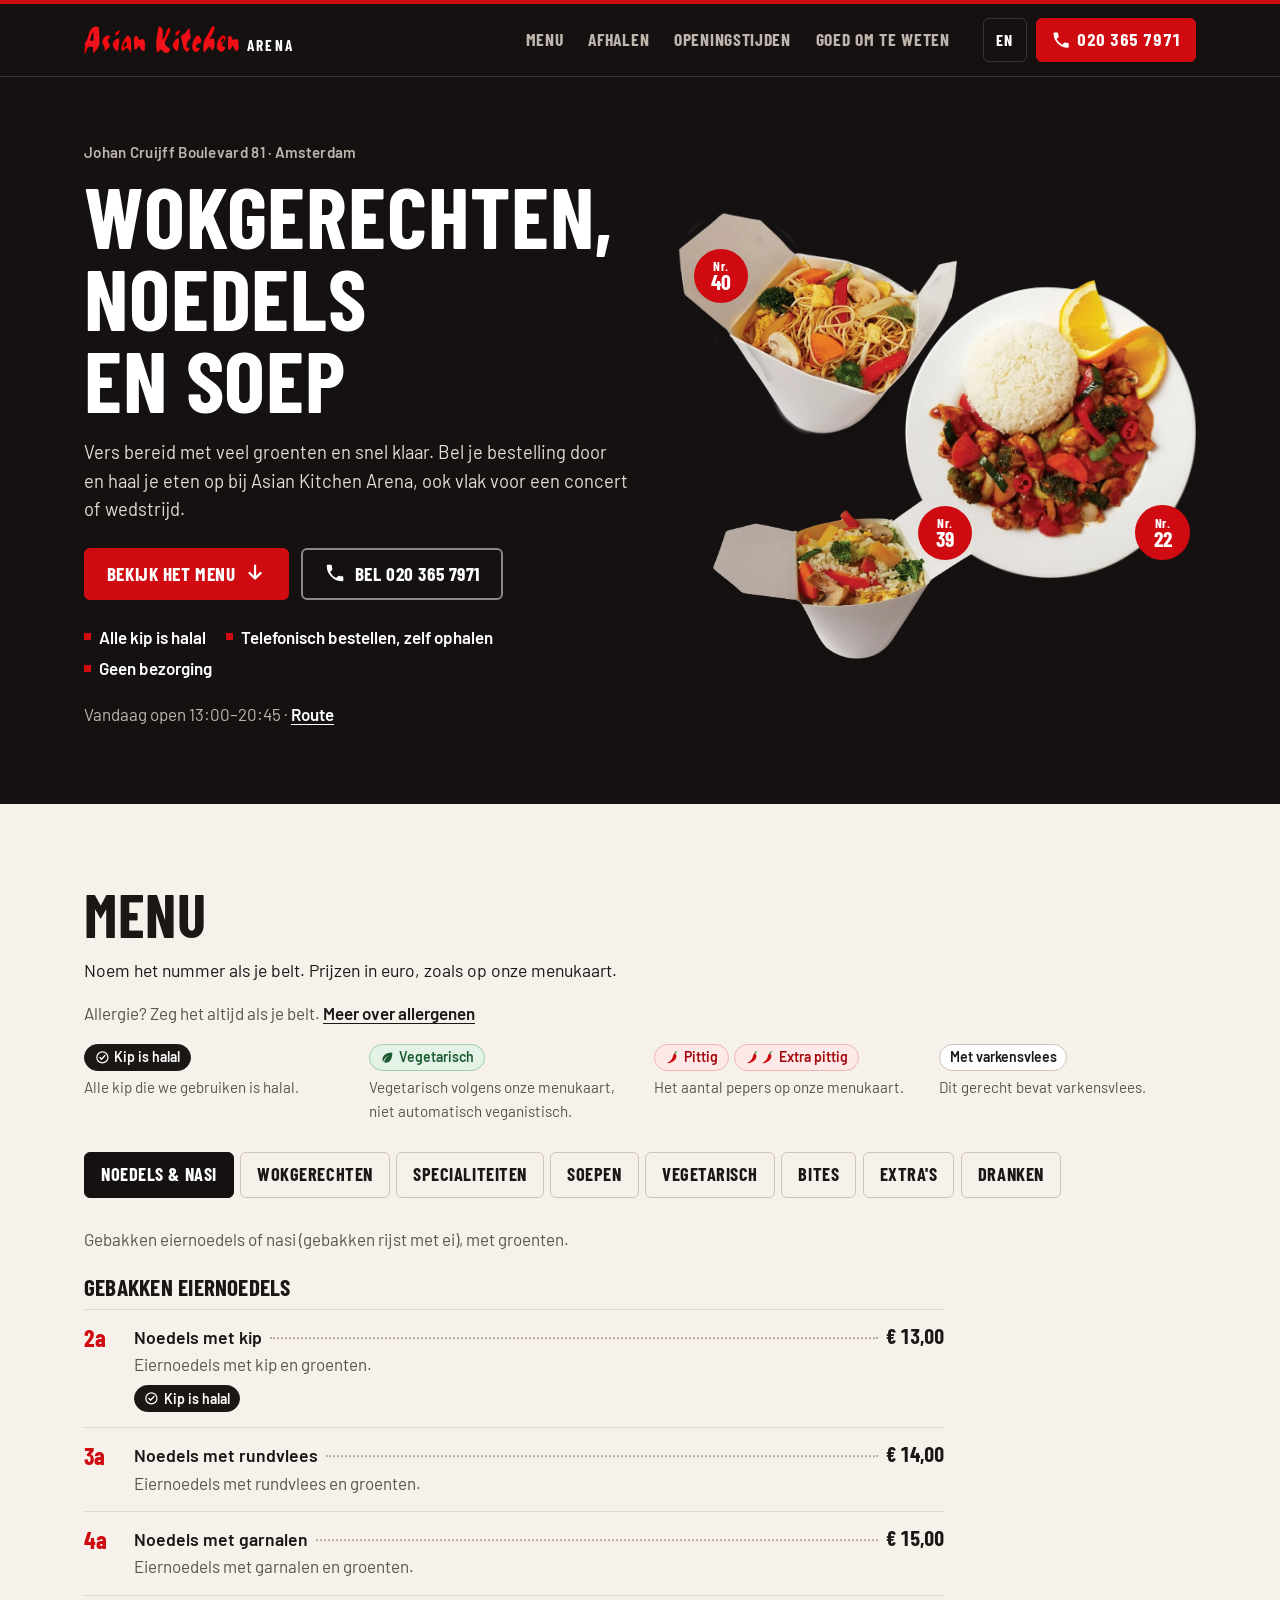
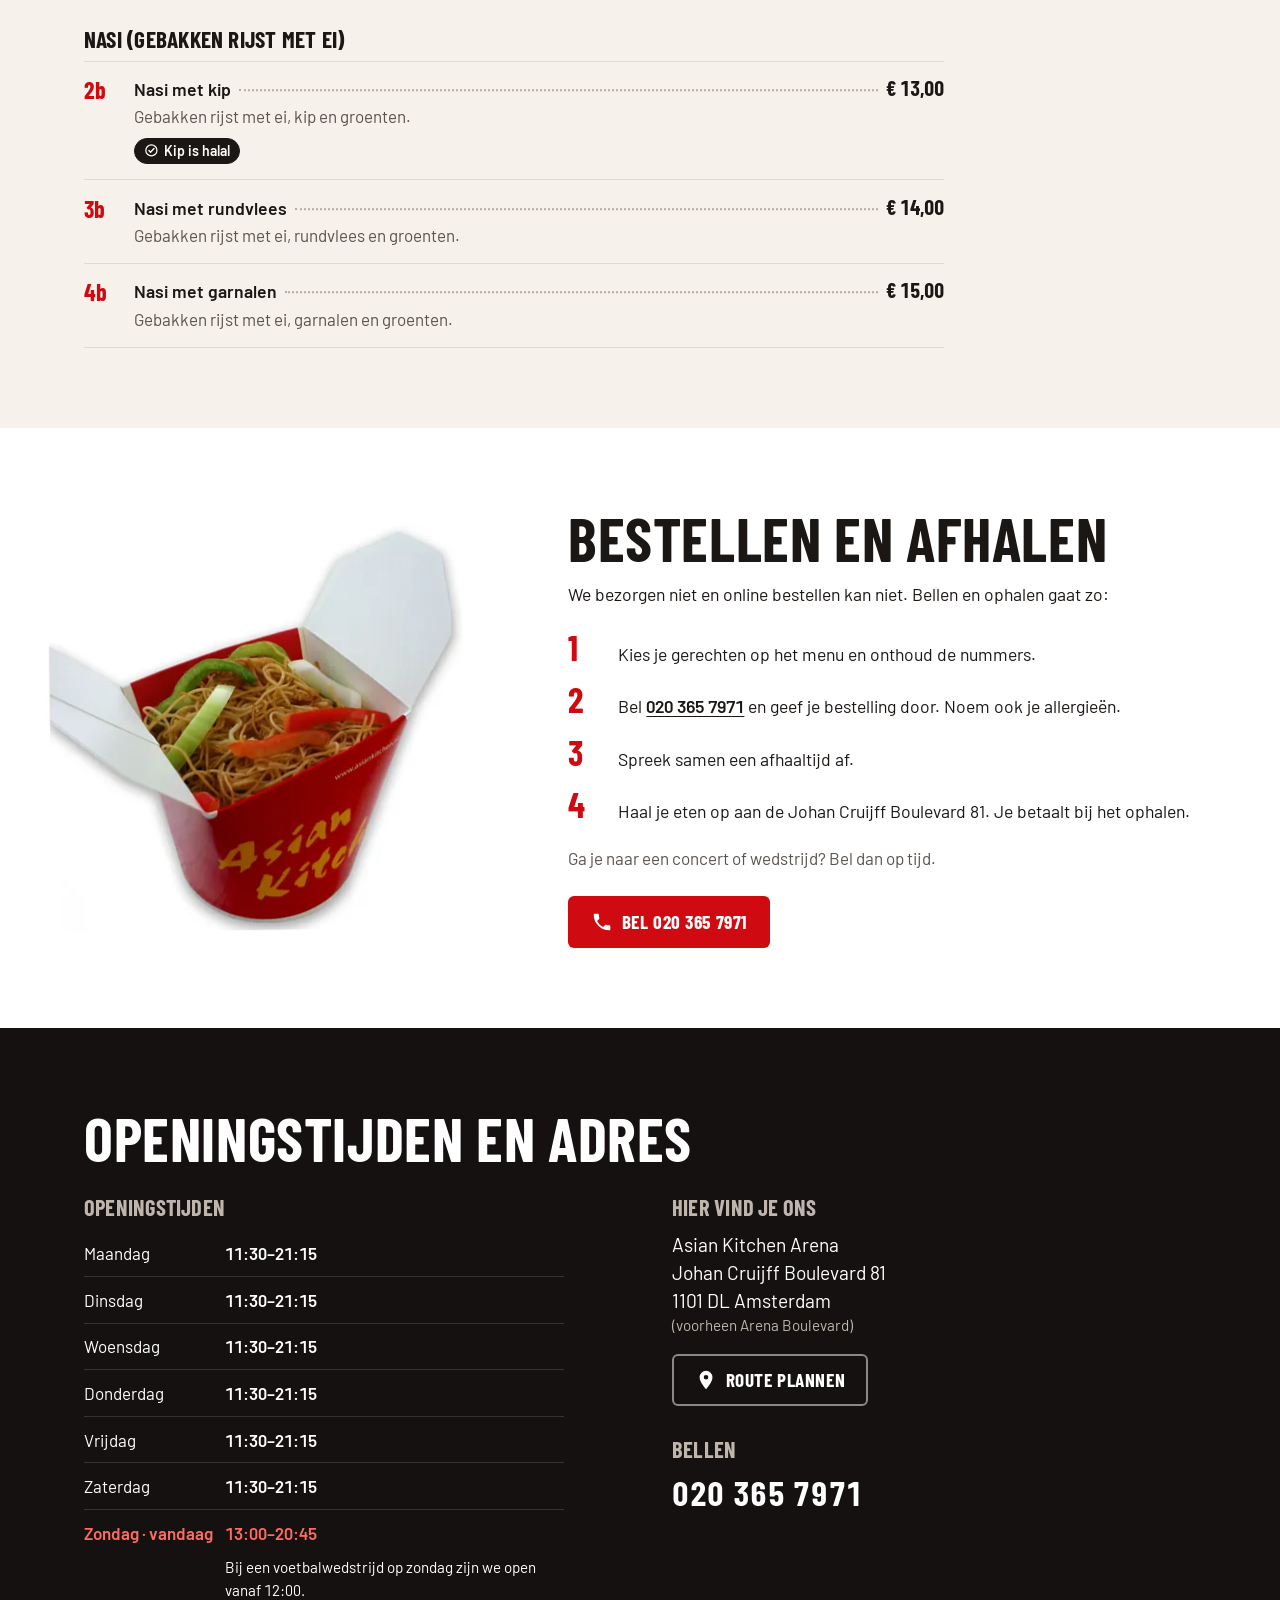
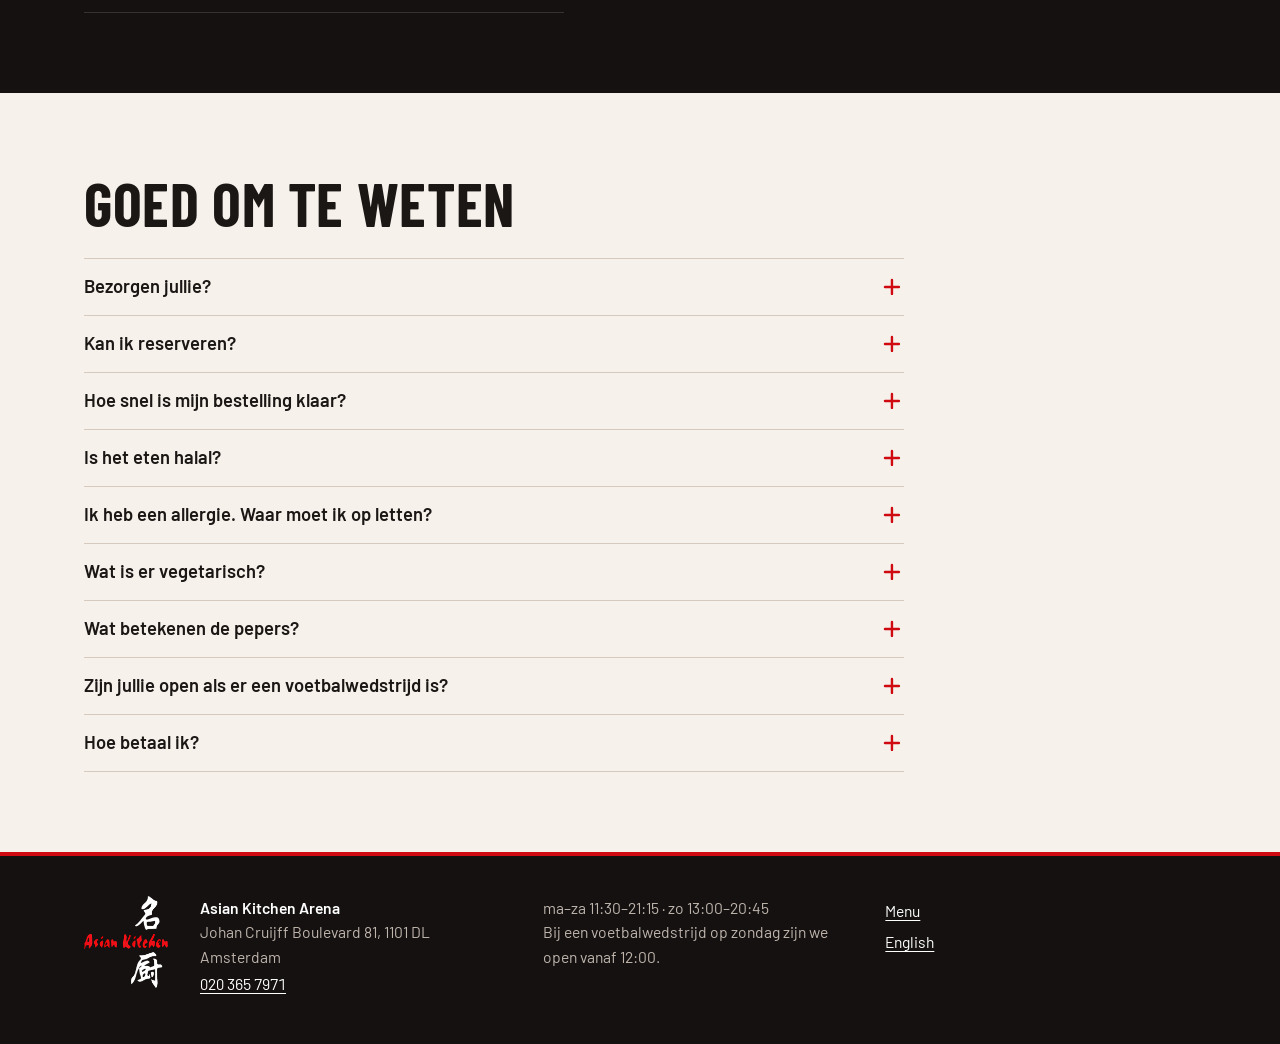
==== commit c19100e8: "Preview van a754bf9" ====
--- a/index.html
+++ b/index.html
@@ -2,805 +2,606 @@
 <html lang="nl" class="no-js">
 <head>
 <meta charset="utf-8">
-<meta name="viewport" content="width=device-width, initial-scale=1">
-<title>Asian Kitchen Arena – Aziatisch eten afhalen aan de Johan Cruijff Boulevard</title>
-<meta name="description" content="Noedels, nasi, wokgerechten en soep om af te halen aan de Johan Cruijff Boulevard 81 in Amsterdam. Bekijk het menu en bel 020 365 7971 om te bestellen.">
+<meta name="viewport" content="width=device-width, initial-scale=1, viewport-fit=cover">
+<title>Asian Kitchen Arena | Afhalen aan de Johan Cruijff Boulevard</title>
+<meta name="description" content="Wokgerechten, noedels, nasi en soep, vers bereid. Bekijk het menu, bel 020 365 7971 om te bestellen en haal je eten op aan de Johan Cruijff Boulevard 81.">
 <meta name="robots" content="noindex, nofollow">
 <link rel="canonical" href="https://gwnquintenman.github.io/asian-kitchen-arena-website/">
 <link rel="alternate" hreflang="nl" href="https://gwnquintenman.github.io/asian-kitchen-arena-website/">
 <link rel="alternate" hreflang="en" href="https://gwnquintenman.github.io/asian-kitchen-arena-website/en/">
 <link rel="alternate" hreflang="x-default" href="https://gwnquintenman.github.io/asian-kitchen-arena-website/">
-<meta name="theme-color" content="#cf0a10">
+<meta name="theme-color" content="#141110">
 <meta property="og:type" content="restaurant">
 <meta property="og:title" content="Asian Kitchen Arena">
-<meta property="og:description" content="Noedels, nasi, wokgerechten en soep om af te halen aan de Johan Cruijff Boulevard 81 in Amsterdam. Bekijk het menu en bel 020 365 7971 om te bestellen.">
+<meta property="og:description" content="Wokgerechten, noedels, nasi en soep, vers bereid. Bekijk het menu, bel 020 365 7971 om te bestellen en haal je eten op aan de Johan Cruijff Boulevard 81.">
 <meta property="og:url" content="https://gwnquintenman.github.io/asian-kitchen-arena-website/">
 <meta property="og:image" content="https://gwnquintenman.github.io/asian-kitchen-arena-website/images/deelafbeelding.jpg">
 <meta property="og:locale" content="nl_NL">
 <link rel="icon" type="image/png" sizes="48x48" href="images/favicon-48.png">
 <link rel="apple-touch-icon" href="images/apple-touch-icon.png">
 <link rel="preload" href="fonts/barlow-condensed-700.woff2" as="font" type="font/woff2" crossorigin>
-<link rel="stylesheet" href="assets/styles.css?v=mvmt960r">
+<link rel="preload" href="fonts/barlow-400.woff2" as="font" type="font/woff2" crossorigin>
+<link rel="stylesheet" href="assets/styles.css?v=mwqk1iik">
 <script>document.documentElement.classList.replace('no-js','js')</script>
-<script type="application/ld+json">{"@context":"https://schema.org","@type":"Restaurant","name":"Asian Kitchen Arena","url":"https://gwnquintenman.github.io/asian-kitchen-arena-website/","image":"https://gwnquintenman.github.io/asian-kitchen-arena-website/images/deelafbeelding.jpg","logo":"https://gwnquintenman.github.io/asian-kitchen-arena-website/images/icon-512.png","telephone":"+31 20 365 7971","address":{"@type":"PostalAddress","streetAddress":"Johan Cruijff Boulevard 81","postalCode":"1101 DL","addressLocality":"Amsterdam","addressCountry":"NL"},"servesCuisine":["Asian","Chinese"],"priceRange":"€","acceptsReservations":false,"hasMenu":"https://gwnquintenman.github.io/asian-kitchen-arena-website/#menu","openingHoursSpecification":[{"@type":"OpeningHoursSpecification","dayOfWeek":["Monday","Tuesday","Wednesday","Thursday","Friday","Saturday"],"opens":"11:30","closes":"21:15"},{"@type":"OpeningHoursSpecification","dayOfWeek":["Sunday"],"opens":"13:00","closes":"20:45"}]}</script>
+<script type="application/ld+json">{"@context":"https://schema.org","@type":"Restaurant","name":"Asian Kitchen Arena","url":"https://gwnquintenman.github.io/asian-kitchen-arena-website/","image":"https://gwnquintenman.github.io/asian-kitchen-arena-website/images/deelafbeelding.jpg","logo":"https://gwnquintenman.github.io/asian-kitchen-arena-website/images/icon-512.png","telephone":"+31 20 365 7971","address":{"@type":"PostalAddress","streetAddress":"Johan Cruijff Boulevard 81","postalCode":"1101 DL","addressLocality":"Amsterdam","addressCountry":"NL"},"servesCuisine":["Asian","Chinese"],"priceRange":"€","acceptsReservations":false,"openingHoursSpecification":[{"@type":"OpeningHoursSpecification","dayOfWeek":["Monday","Tuesday","Wednesday","Thursday","Friday","Saturday"],"opens":"11:30","closes":"21:15"},{"@type":"OpeningHoursSpecification","dayOfWeek":["Sunday"],"opens":"13:00","closes":"20:45"}],"hasMenu":{"@type":"Menu","url":"https://gwnquintenman.github.io/asian-kitchen-arena-website/#menu","hasMenuSection":[{"@type":"MenuSection","name":"Noedels & nasi","hasMenuItem":[{"@type":"MenuItem","name":"2a. Noedels met kip","offers":{"@type":"Offer","price":"13.00","priceCurrency":"EUR"}},{"@type":"MenuItem","name":"3a. Noedels met rundvlees","offers":{"@type":"Offer","price":"14.00","priceCurrency":"EUR"}},{"@type":"MenuItem","name":"4a. Noedels met garnalen","offers":{"@type":"Offer","price":"15.00","priceCurrency":"EUR"}},{"@type":"MenuItem","name":"2b. Nasi met kip","offers":{"@type":"Offer","price":"13.00","priceCurrency":"EUR"}},{"@type":"MenuItem","name":"3b. Nasi met rundvlees","offers":{"@type":"Offer","price":"14.00","priceCurrency":"EUR"}},{"@type":"MenuItem","name":"4b. Nasi met garnalen","offers":{"@type":"Offer","price":"15.00","priceCurrency":"EUR"}}]},{"@type":"MenuSection","name":"Wokgerechten","hasMenuItem":[{"@type":"MenuItem","name":"19. Kip met kerriesaus","offers":{"@type":"Offer","price":"13.50","priceCurrency":"EUR"}},{"@type":"MenuItem","name":"20. Kip met zwarte bonensaus (zoutig)","offers":{"@type":"Offer","price":"13.50","priceCurrency":"EUR"}},{"@type":"MenuItem","name":"21. Kip zoetzuur","offers":{"@type":"Offer","price":"13.50","priceCurrency":"EUR"}},{"@type":"MenuItem","name":"22. Kip Szechuan (pittig)","offers":{"@type":"Offer","price":"13.50","priceCurrency":"EUR"}},{"@type":"MenuItem","name":"23. Kip Gong Bao (zoet en pittig)","offers":{"@type":"Offer","price":"13.50","priceCurrency":"EUR"}},{"@type":"MenuItem","name":"24. Kip met oestersaus","offers":{"@type":"Offer","price":"13.50","priceCurrency":"EUR"}},{"@type":"MenuItem","name":"25. Rundvlees met kerriesaus","offers":{"@type":"Offer","price":"15.50","priceCurrency":"EUR"}},{"@type":"MenuItem","name":"26. Rundvlees met zwarte bonensaus (zoutig)","offers":{"@type":"Offer","price":"15.50","priceCurrency":"EUR"}},{"@type":"MenuItem","name":"27. Rundvlees zoetzuur","offers":{"@type":"Offer","price":"15.50","priceCurrency":"EUR"}},{"@type":"MenuItem","name":"28. Rundvlees Szechuan (pittig)","offers":{"@type":"Offer","price":"15.50","priceCurrency":"EUR"}},{"@type":"MenuItem","name":"29. Rundvlees Gong Bao (zoet en pittig)","offers":{"@type":"Offer","price":"15.50","priceCurrency":"EUR"}},{"@type":"MenuItem","name":"30. Rundvlees met oestersaus","offers":{"@type":"Offer","price":"15.50","priceCurrency":"EUR"}},{"@type":"MenuItem","name":"31. Garnalen met kerriesaus","offers":{"@type":"Offer","price":"17.50","priceCurrency":"EUR"}},{"@type":"MenuItem","name":"32. Garnalen met zwarte bonensaus (zoutig)","offers":{"@type":"Offer","price":"17.50","priceCurrency":"EUR"}},{"@type":"MenuItem","name":"33. Garnalen zoetzuur","offers":{"@type":"Offer","price":"17.50","priceCurrency":"EUR"}},{"@type":"MenuItem","name":"34. Garnalen Szechuan (pittig)","offers":{"@type":"Offer","price":"17.50","priceCurrency":"EUR"}},{"@type":"MenuItem","name":"35. Garnalen Gong Bao (zoet en pittig)","offers":{"@type":"Offer","price":"17.50","priceCurrency":"EUR"}},{"@type":"MenuItem","name":"36. Garnalen met oestersaus","offers":{"@type":"Offer","price":"17.50","priceCurrency":"EUR"}}]},{"@type":"MenuSection","name":"Specialiteiten","hasMenuItem":[{"@type":"MenuItem","name":"15. Knapperige Pekingeend","offers":{"@type":"Offer","price":"19.50","priceCurrency":"EUR"}},{"@type":"MenuItem","name":"16. Char siu","offers":{"@type":"Offer","price":"17.50","priceCurrency":"EUR"}},{"@type":"MenuItem","name":"16a. Geroosterd buikspek","offers":{"@type":"Offer","price":"18.50","priceCurrency":"EUR"}},{"@type":"MenuItem","name":"17. Noedels Singapore","offers":{"@type":"Offer","price":"16.00","priceCurrency":"EUR"}},{"@type":"MenuItem","name":"18. Nasi Yeung Chow","offers":{"@type":"Offer","price":"16.00","priceCurrency":"EUR"}}]},{"@type":"MenuSection","name":"Soepen","hasMenuItem":[{"@type":"MenuItem","name":"41. Wonton-noedelsoep","offers":{"@type":"Offer","price":"14.50","priceCurrency":"EUR"}},{"@type":"MenuItem","name":"43. Char siu-noedelsoep","offers":{"@type":"Offer","price":"17.50","priceCurrency":"EUR"}},{"@type":"MenuItem","name":"44. Pekingeend-noedelsoep","offers":{"@type":"Offer","price":"19.50","priceCurrency":"EUR"}},{"@type":"MenuItem","name":"5. Kippensoep","offers":{"@type":"Offer","price":"5.50","priceCurrency":"EUR"}},{"@type":"MenuItem","name":"6. Groentesoep","offers":{"@type":"Offer","price":"5.50","priceCurrency":"EUR"}},{"@type":"MenuItem","name":"7. Wontonsoep","offers":{"@type":"Offer","price":"6.50","priceCurrency":"EUR"}}]},{"@type":"MenuSection","name":"Vegetarisch","hasMenuItem":[{"@type":"MenuItem","name":"37. Roergebakken groenten","offers":{"@type":"Offer","price":"14.50","priceCurrency":"EUR"}},{"@type":"MenuItem","name":"39. Nasi met ei en groenten","offers":{"@type":"Offer","price":"12.50","priceCurrency":"EUR"}},{"@type":"MenuItem","name":"40. Noedels met ei en groenten","offers":{"@type":"Offer","price":"12.50","priceCurrency":"EUR"}},{"@type":"MenuItem","name":"46. Noedelsoep met groenten","offers":{"@type":"Offer","price":"16.00","priceCurrency":"EUR"}}]},{"@type":"MenuSection","name":"Bites","hasMenuItem":[{"@type":"MenuItem","name":"9. Kipsaté","offers":{"@type":"Offer","price":"6.00","priceCurrency":"EUR"}},{"@type":"MenuItem","name":"11. Gestoomde kipdumplings (siu mai)","offers":{"@type":"Offer","price":"6.00","priceCurrency":"EUR"}},{"@type":"MenuItem","name":"12. Gefrituurde kipdumplings (siu mai)","offers":{"@type":"Offer","price":"6.00","priceCurrency":"EUR"}},{"@type":"MenuItem","name":"13. Mini-loempia's","offers":{"@type":"Offer","price":"5.00","priceCurrency":"EUR"}},{"@type":"MenuItem","name":"14. Krokante garnalen","offers":{"@type":"Offer","price":"5.50","priceCurrency":"EUR"}}]}]}}</script>
 </head>
 <body>
 <a class="overslaan" href="#menu">Direct naar het menu</a>
 <header class="kop">
   <div class="wrap kop__in">
-    <a class="merk" href="./" aria-label="Asian Kitchen Arena">
-      <img src="images/logo-licht.png" alt="" width="66" height="72">
-      <span class="merk__naam">Asian Kitchen <span>Arena</span></span>
-    </a>
+    <a class="merk" href="./"><img src="images/woordmerk.png" alt="Asian Kitchen" width="414" height="75"><span class="merk__arena">Arena</span></a>
     <nav class="kop__nav" aria-label="Hoofdmenu">
       <a href="#menu">Menu</a>
-      <a href="#bestellen">Bestellen</a>
-      <a href="#allergenen">Allergenen</a>
-      <a href="#ophalen">Adres &amp; tijden</a>
+      <a href="#afhalen">Afhalen</a>
+      <a href="#tijden">Openingstijden</a>
+      <a href="#goed-om-te-weten">Goed om te weten</a>
     </nav>
-    <a class="taal" href="en/" hreflang="en" lang="en" title="Read this page in English"><span class="vh">Read this page in English: </span>EN</a>
-    <a class="kop__bel" href="tel:+31203657971"><svg class="i" viewBox="0 0 24 24" aria-hidden="true"><path d="M6.6 10.8a15.2 15.2 0 0 0 6.6 6.6l2.2-2.2a1 1 0 0 1 1-.25 11.4 11.4 0 0 0 3.6.57 1 1 0 0 1 1 1V20a1 1 0 0 1-1 1A17 17 0 0 1 3 4a1 1 0 0 1 1-1h3.5a1 1 0 0 1 1 1c0 1.25.2 2.45.57 3.57a1 1 0 0 1-.25 1z" fill="currentColor"/></svg><span>020 365 7971</span></a>
+    <a class="kop__taal" href="en/" hreflang="en" lang="en"><span class="vh">Read this page in English: </span>EN</a>
+    <a class="kop__bel veeg" href="tel:+31203657971"><svg class="i i--tel" viewBox="0 0 24 24" aria-hidden="true"><path d="M6.6 10.8a15.2 15.2 0 0 0 6.6 6.6l2.2-2.2a1 1 0 0 1 1-.25 11.4 11.4 0 0 0 3.6.57 1 1 0 0 1 1 1V20a1 1 0 0 1-1 1A17 17 0 0 1 3 4a1 1 0 0 1 1-1h3.5a1 1 0 0 1 1 1c0 1.25.2 2.45.57 3.57a1 1 0 0 1-.25 1z" fill="currentColor"/></svg><span class="kop__bel-woord">Bel</span><span class="kop__bel-nr">020 365 7971</span></a>
   </div>
 </header>
 
 <main>
-<section class="intro" aria-labelledby="h-intro">
-  <div class="wrap intro__in">
-    <div class="intro__tekst">
-      <h1 id="h-intro">Aziatisch eten om af te halen</h1>
-      <p class="intro__lead">Noedels, nasi en wokgerechten aan de Johan Cruijff Boulevard. Vers bereid, met veel groenten, en snel klaar. Handig vóór een concert, wedstrijd of ander evenement.</p>
-      <div class="intro__knoppen">
-        <a class="btn btn--bel js-belknop" href="tel:+31203657971"><svg class="i" viewBox="0 0 24 24" aria-hidden="true"><path d="M6.6 10.8a15.2 15.2 0 0 0 6.6 6.6l2.2-2.2a1 1 0 0 1 1-.25 11.4 11.4 0 0 0 3.6.57 1 1 0 0 1 1 1V20a1 1 0 0 1-1 1A17 17 0 0 1 3 4a1 1 0 0 1 1-1h3.5a1 1 0 0 1 1 1c0 1.25.2 2.45.57 3.57a1 1 0 0 1-.25 1z" fill="currentColor"/></svg><span>Bel om te bestellen</span><span class="btn__nr">020 365 7971</span></a>
-        <a class="btn btn--rand" href="#menu"><span>Bekijk het menu</span><svg class="i" viewBox="0 0 24 24" aria-hidden="true"><path d="M12 4v14m0 0-6-6m6 6 6-6" fill="none" stroke="currentColor" stroke-width="2.4" stroke-linecap="round" stroke-linejoin="round"/></svg></a>
-      </div>
-      <ul class="intro__feiten"><li>Telefonisch bestellen, zelf ophalen</li><li>Alle kip is halal</li></ul>
-      <p class="intro__info">
-        <span class="intro__tijd" data-vandaag>ma–za 11:30–21:15 · zo 13:00–20:45</span>
-        <span class="intro__adres">Johan Cruijff Boulevard 81, Amsterdam <span class="intro__route">· <a href="https://www.google.com/maps/dir/?api=1&destination=Asian+Kitchen%2C+Johan+Cruijff+Boulevard+81%2C+1101+DL+Amsterdam" target="_blank" rel="noopener">Route</a></span></span>
-      </p>
+<section class="hero" aria-labelledby="h-hero">
+<div class="wrap hero__in">
+  <div class="hero__tekst">
+    <p class="hero__plaats">Johan Cruijff Boulevard 81 · Amsterdam</p>
+    <h1 id="h-hero">Wokgerechten, noedels en soep</h1>
+    <p class="hero__lead">Vers bereid met veel groenten en snel klaar. Bel je bestelling door en haal je eten op bij Asian Kitchen Arena, ook vlak voor een concert of wedstrijd.</p>
+    <div class="knoppen">
+      <a class="knop veeg knop--rood" href="#menu">Bekijk het menu<svg class="i i--pijl" viewBox="0 0 24 24" aria-hidden="true"><path d="M12 4v14m0 0-6-6m6 6 6-6" fill="none" stroke="currentColor" stroke-width="2.4" stroke-linecap="round" stroke-linejoin="round"/></svg></a>
+      <a class="knop veeg knop--lijn" href="tel:+31203657971"><svg class="i i--tel" viewBox="0 0 24 24" aria-hidden="true"><path d="M6.6 10.8a15.2 15.2 0 0 0 6.6 6.6l2.2-2.2a1 1 0 0 1 1-.25 11.4 11.4 0 0 0 3.6.57 1 1 0 0 1 1 1V20a1 1 0 0 1-1 1A17 17 0 0 1 3 4a1 1 0 0 1 1-1h3.5a1 1 0 0 1 1 1c0 1.25.2 2.45.57 3.57a1 1 0 0 1-.25 1z" fill="currentColor"/></svg>Bel 020 365 7971</a>
     </div>
-    <img class="intro__foto" src="images/afhaalbox-760.webp" srcset="images/afhaalbox-440.webp 440w, images/afhaalbox-760.webp 760w" sizes="(min-width: 900px) 380px, 46vw" width="760" height="731" alt="Noedels met groenten in een rode Asian Kitchen-afhaalbox" fetchpriority="high">
-  </div>
-</section>
-
-<section class="bestel" id="bestellen" aria-labelledby="h-bestellen">
-<div class="wrap">
-  <h2 id="h-bestellen">Zo bestel je</h2>
-  <ol class="stappen"><li class="stap"><span class="stap__nr" aria-hidden="true">1</span><p><strong>Kies je gerechten.</strong> Onthoud de nummers, bijvoorbeeld 22 of 2a.</p></li><li class="stap"><span class="stap__nr" aria-hidden="true">2</span><p><strong>Bel <a href="tel:+31203657971" class="tel">020 365 7971</a>.</strong> Geef je bestelling door en noem eventuele allergieën.</p></li><li class="stap"><span class="stap__nr" aria-hidden="true">3</span><p><strong>Spreek een afhaaltijd af.</strong> Op weg naar een evenement? Bel op tijd.</p></li><li class="stap"><span class="stap__nr" aria-hidden="true">4</span><p><strong>Haal je eten op.</strong> Aan de Johan Cruijff Boulevard 81. Je betaalt bij het ophalen.</p></li></ol>
-  <p class="bestel__noot">We bezorgen niet. Online bestellen, betalen of reserveren kan niet.</p>
-  
+    <ul class="hero__feiten"><li>Alle kip is halal</li><li>Telefonisch bestellen, zelf ophalen</li><li>Geen bezorging</li></ul>
+    <p class="hero__vandaag"><span data-vandaag>ma–za 11:30–21:15 · zo 13:00–20:45</span> <span class="hero__route">· <a href="https://www.google.com/maps/dir/?api=1&destination=Asian+Kitchen%2C+Johan+Cruijff+Boulevard+81%2C+1101+DL+Amsterdam" target="_blank" rel="noopener">Route</a></span></p>
+  </div>
+  <div class="hero__fotos" role="img" aria-label="Drie gerechten van Asian Kitchen: nr. 22 kip Szechuan met rijst, nr. 40 noedels met groenten en nr. 39 nasi met groenten">
+<figure class="hf hf--40">
+  <img src="images/nr-40-groot.webp" alt="" width="661" height="526" decoding="async">
+  <span class="badge" aria-hidden="true"><small>Nr.</small>40</span>
+</figure>
+<figure class="hf hf--22">
+  <img src="images/nr-22-groot.webp" alt="" width="637" height="652" decoding="async" fetchpriority="high">
+  <span class="badge" aria-hidden="true"><small>Nr.</small>22</span>
+</figure>
+<figure class="hf hf--39">
+  <img src="images/nr-39-groot.webp" alt="" width="768" height="465" decoding="async">
+  <span class="badge" aria-hidden="true"><small>Nr.</small>39</span>
+</figure>
+  </div>
 </div>
 </section>
 
 <section class="menu" id="menu" aria-labelledby="h-menu">
 <div class="wrap">
-  <div class="menu__kop">
+  <div class="sectiekop">
     <h2 id="h-menu">Menu</h2>
-    <p class="menu__uitleg">Noem bij het bellen het nummer van het gerecht.</p>
-    <p class="menu__allergie">Allergie of dieetwens? Zeg het altijd als je belt. <a href="#allergenen">Over allergenen en dieet</a></p>
-    <div class="zoek js-only">
-      <label class="zoek__label" for="zoek">Zoek een gerecht</label>
-      <div class="zoek__veld">
-        <input id="zoek" type="search" inputmode="search" autocomplete="off" spellcheck="false" placeholder="Naam of nummer, bijv. 22 of kip" aria-describedby="zoek-status">
-        <button type="button" class="zoek__wis" hidden>Wis</button>
-      </div>
-      <p class="zoek__status" id="zoek-status" aria-live="polite"></p>
-    </div>
-  </div>
-  <div class="menu__grid">
-    <nav class="cats" aria-label="Menucategorieën">
-      <ul class="cats__lijst"><li><a class="chip" href="#noedels-nasi" data-cat="noedels-nasi">Noedels &amp; nasi</a></li><li><a class="chip" href="#kip" data-cat="kip">Kip</a></li><li><a class="chip" href="#rund" data-cat="rund">Rundvlees</a></li><li><a class="chip" href="#garnalen" data-cat="garnalen">Garnalen</a></li><li><a class="chip" href="#specialiteiten" data-cat="specialiteiten">Specialiteiten</a></li><li><a class="chip" href="#vegetarisch" data-cat="vegetarisch">Vegetarisch</a></li><li><a class="chip" href="#extras" data-cat="extras">Extra's</a></li><li><a class="chip" href="#noedelsoep" data-cat="noedelsoep">Noedelsoep (maaltijd)</a></li><li><a class="chip" href="#soep" data-cat="soep">Soep (klein)</a></li><li><a class="chip" href="#bites" data-cat="bites">Bites &amp; voorgerechten</a></li><li><a class="chip" href="#dranken" data-cat="dranken">Dranken</a></li></ul>
-    </nav>
-    <div class="menu__inhoud">
-      <div class="zoek__geen" hidden><p class="zoek__geen-tekst"></p><a class="btn btn--bel btn--stapel" href="tel:+31203657971"><svg class="i" viewBox="0 0 24 24" aria-hidden="true"><path d="M6.6 10.8a15.2 15.2 0 0 0 6.6 6.6l2.2-2.2a1 1 0 0 1 1-.25 11.4 11.4 0 0 0 3.6.57 1 1 0 0 1 1 1V20a1 1 0 0 1-1 1A17 17 0 0 1 3 4a1 1 0 0 1 1-1h3.5a1 1 0 0 1 1 1c0 1.25.2 2.45.57 3.57a1 1 0 0 1-.25 1z" fill="currentColor"/></svg><span>Bel om te bestellen</span><span class="btn__nr">020 365 7971</span></a></div>
-      <section class="cat" id="noedels-nasi" aria-labelledby="h-noedels-nasi">
-<h3 class="cat__titel" id="h-noedels-nasi">Noedels &amp; nasi</h3>
-<p class="cat__intro">Gebakken eiernoedels of nasi (gebakken rijst met ei), met groenten.</p>
-
-<div class="cat__groep"><h4 class="cat__sub">Gebakken eiernoedels</h4>
-<ul class="dishes"><li class="dish" id="nr-2a" data-nr="2a" data-zoek="noedels met kip noodles with chicken eiernoedels met kip en groenten kip is halal">
-  <p class="dish__nr"><span class="vh">Nummer </span>2a</p>
-  <div class="dish__main">
-    <h4 class="dish__naam">Noedels met kip</h4>
-    <p class="dish__inhoud">Eiernoedels met kip en groenten.</p>
-    <p class="dish__meta"><span class="tag tag--halal-kip">Kip is halal</span></p>
-  </div>
-  <div class="dish__zij">
-    <p class="dish__prijs">€ 13,00</p>
-    <button type="button" class="dish__allergie js-only" data-nr="2a" aria-label="Allergenen van nr. 2a, Noedels met kip">Allergenen</button>
-  </div>
-  
-</li>
-<li class="dish" id="nr-3a" data-nr="3a" data-zoek="noedels met rundvlees noodles with beef eiernoedels met rundvlees en groenten">
-  <p class="dish__nr"><span class="vh">Nummer </span>3a</p>
-  <div class="dish__main">
-    <h4 class="dish__naam">Noedels met rundvlees</h4>
-    <p class="dish__inhoud">Eiernoedels met rundvlees en groenten.</p>
-    
-  </div>
-  <div class="dish__zij">
-    <p class="dish__prijs">€ 14,00</p>
-    <button type="button" class="dish__allergie js-only" data-nr="3a" aria-label="Allergenen van nr. 3a, Noedels met rundvlees">Allergenen</button>
-  </div>
-  
-</li>
-<li class="dish" id="nr-4a" data-nr="4a" data-zoek="noedels met garnalen noodles with shrimp eiernoedels met garnalen en groenten">
-  <p class="dish__nr"><span class="vh">Nummer </span>4a</p>
-  <div class="dish__main">
-    <h4 class="dish__naam">Noedels met garnalen</h4>
-    <p class="dish__inhoud">Eiernoedels met garnalen en groenten.</p>
-    
-  </div>
-  <div class="dish__zij">
-    <p class="dish__prijs">€ 15,00</p>
-    <button type="button" class="dish__allergie js-only" data-nr="4a" aria-label="Allergenen van nr. 4a, Noedels met garnalen">Allergenen</button>
-  </div>
-  
-</li></ul></div>
-<div class="cat__groep"><h4 class="cat__sub">Nasi (gebakken rijst met ei)</h4>
-<ul class="dishes"><li class="dish" id="nr-2b" data-nr="2b" data-zoek="nasi met kip fried rice with chicken gebakken rijst met ei kip en groenten kip is halal">
-  <p class="dish__nr"><span class="vh">Nummer </span>2b</p>
-  <div class="dish__main">
-    <h4 class="dish__naam">Nasi met kip</h4>
-    <p class="dish__inhoud">Gebakken rijst met ei, kip en groenten.</p>
-    <p class="dish__meta"><span class="tag tag--halal-kip">Kip is halal</span></p>
-  </div>
-  <div class="dish__zij">
-    <p class="dish__prijs">€ 13,00</p>
-    <button type="button" class="dish__allergie js-only" data-nr="2b" aria-label="Allergenen van nr. 2b, Nasi met kip">Allergenen</button>
-  </div>
-  
-</li>
-<li class="dish" id="nr-3b" data-nr="3b" data-zoek="nasi met rundvlees fried rice with beef gebakken rijst met ei rundvlees en groenten">
-  <p class="dish__nr"><span class="vh">Nummer </span>3b</p>
-  <div class="dish__main">
-    <h4 class="dish__naam">Nasi met rundvlees</h4>
-    <p class="dish__inhoud">Gebakken rijst met ei, rundvlees en groenten.</p>
-    
-  </div>
-  <div class="dish__zij">
-    <p class="dish__prijs">€ 14,00</p>
-    <button type="button" class="dish__allergie js-only" data-nr="3b" aria-label="Allergenen van nr. 3b, Nasi met rundvlees">Allergenen</button>
-  </div>
-  
-</li>
-<li class="dish" id="nr-4b" data-nr="4b" data-zoek="nasi met garnalen fried rice with shrimp gebakken rijst met ei garnalen en groenten">
-  <p class="dish__nr"><span class="vh">Nummer </span>4b</p>
-  <div class="dish__main">
-    <h4 class="dish__naam">Nasi met garnalen</h4>
-    <p class="dish__inhoud">Gebakken rijst met ei, garnalen en groenten.</p>
-    
-  </div>
-  <div class="dish__zij">
-    <p class="dish__prijs">€ 15,00</p>
-    <button type="button" class="dish__allergie js-only" data-nr="4b" aria-label="Allergenen van nr. 4b, Nasi met garnalen">Allergenen</button>
-  </div>
-  
-</li></ul></div>
-</section>
-<section class="cat" id="kip" aria-labelledby="h-kip">
-<h3 class="cat__titel" id="h-kip">Kip</h3>
-<p class="cat__intro">Met groenten en witte rijst. Alle kip is halal.</p>
-<p class="cat__ruil">Liever eiernoedels of nasi in plaats van witte rijst? + € 2,50. <a href="#extras">Alle extra's</a></p>
-<ul class="dishes"><li class="dish" id="nr-19" data-nr="19" data-zoek="kip met kerriesaus chicken curry met groenten en witte rijst kip is halal">
-  <p class="dish__nr"><span class="vh">Nummer </span>19</p>
-  <div class="dish__main">
-    <h4 class="dish__naam">Kip met kerriesaus</h4>
-    <p class="dish__inhoud">Met groenten en witte rijst.</p>
-    <p class="dish__meta"><span class="tag tag--halal-kip">Kip is halal</span><span class="tag tag--peper"><svg class="i i--peper" viewBox="0 0 24 24" aria-hidden="true"><path d="M15.5 6.2c1.6.2 3 1.6 3.1 3.4.3 4.6-5.4 11-13.6 11.9-1 .1-1.2-1.1-.3-1.4 5.3-1.9 7.6-6.3 8.4-10.7.3-1.9 1.1-3.4 2.4-3.2z" fill="currentColor"/><path d="M16 6.3c.1-1.6.9-2.9 2.6-3.5" fill="none" stroke="#2f7a3b" stroke-width="1.8" stroke-linecap="round"/></svg>Pittig</span></p>
-  </div>
-  <div class="dish__zij">
-    <p class="dish__prijs">€ 13,50</p>
-    <button type="button" class="dish__allergie js-only" data-nr="19" aria-label="Allergenen van nr. 19, Kip met kerriesaus">Allergenen</button>
-  </div>
-  
-</li>
-<li class="dish" id="nr-20" data-nr="20" data-zoek="kip met zwarte bonensaus zoutig chicken black bean salty met groenten en witte rijst kip is halal">
-  <p class="dish__nr"><span class="vh">Nummer </span>20</p>
-  <div class="dish__main">
-    <h4 class="dish__naam">Kip met zwarte bonensaus (zoutig)</h4>
-    <p class="dish__inhoud">Met groenten en witte rijst.</p>
-    <p class="dish__meta"><span class="tag tag--halal-kip">Kip is halal</span><span class="tag tag--peper"><svg class="i i--peper" viewBox="0 0 24 24" aria-hidden="true"><path d="M15.5 6.2c1.6.2 3 1.6 3.1 3.4.3 4.6-5.4 11-13.6 11.9-1 .1-1.2-1.1-.3-1.4 5.3-1.9 7.6-6.3 8.4-10.7.3-1.9 1.1-3.4 2.4-3.2z" fill="currentColor"/><path d="M16 6.3c.1-1.6.9-2.9 2.6-3.5" fill="none" stroke="#2f7a3b" stroke-width="1.8" stroke-linecap="round"/></svg>Pittig</span></p>
-  </div>
-  <div class="dish__zij">
-    <p class="dish__prijs">€ 13,50</p>
-    <button type="button" class="dish__allergie js-only" data-nr="20" aria-label="Allergenen van nr. 20, Kip met zwarte bonensaus (zoutig)">Allergenen</button>
-  </div>
-  
-</li>
-<li class="dish" id="nr-21" data-nr="21" data-zoek="kip zoetzuur chicken sweet sour met groenten en witte rijst kip is halal">
-  <p class="dish__nr"><span class="vh">Nummer </span>21</p>
-  <div class="dish__main">
-    <h4 class="dish__naam">Kip zoetzuur</h4>
-    <p class="dish__inhoud">Met groenten en witte rijst.</p>
-    <p class="dish__meta"><span class="tag tag--halal-kip">Kip is halal</span></p>
-  </div>
-  <div class="dish__zij">
-    <p class="dish__prijs">€ 13,50</p>
-    <button type="button" class="dish__allergie js-only" data-nr="21" aria-label="Allergenen van nr. 21, Kip zoetzuur">Allergenen</button>
-  </div>
-  
-</li>
-<li class="dish dish--foto" id="nr-22" data-nr="22" data-zoek="kip szechuan pittig chicken szechuan spicy met groenten en witte rijst kip is halal">
-  <p class="dish__nr"><span class="vh">Nummer </span>22</p>
-  <div class="dish__main">
-    <h4 class="dish__naam">Kip Szechuan (pittig)</h4>
-    <p class="dish__inhoud">Met groenten en witte rijst.</p>
-    <p class="dish__meta"><span class="tag tag--halal-kip">Kip is halal</span><span class="tag tag--peper"><svg class="i i--peper" viewBox="0 0 24 24" aria-hidden="true"><path d="M15.5 6.2c1.6.2 3 1.6 3.1 3.4.3 4.6-5.4 11-13.6 11.9-1 .1-1.2-1.1-.3-1.4 5.3-1.9 7.6-6.3 8.4-10.7.3-1.9 1.1-3.4 2.4-3.2z" fill="currentColor"/><path d="M16 6.3c.1-1.6.9-2.9 2.6-3.5" fill="none" stroke="#2f7a3b" stroke-width="1.8" stroke-linecap="round"/></svg><svg class="i i--peper" viewBox="0 0 24 24" aria-hidden="true"><path d="M15.5 6.2c1.6.2 3 1.6 3.1 3.4.3 4.6-5.4 11-13.6 11.9-1 .1-1.2-1.1-.3-1.4 5.3-1.9 7.6-6.3 8.4-10.7.3-1.9 1.1-3.4 2.4-3.2z" fill="currentColor"/><path d="M16 6.3c.1-1.6.9-2.9 2.6-3.5" fill="none" stroke="#2f7a3b" stroke-width="1.8" stroke-linecap="round"/></svg>Extra pittig</span></p>
-  </div>
-  <div class="dish__zij">
-    <p class="dish__prijs">€ 13,50</p>
-    <button type="button" class="dish__allergie js-only" data-nr="22" aria-label="Allergenen van nr. 22, Kip Szechuan (pittig)">Allergenen</button>
-  </div>
-  <img class="dish__foto" src="images/nr-22.webp" alt="Foto van nr. 22, Kip Szechuan (pittig)" loading="lazy" decoding="async" width="180" height="150">
-</li>
-<li class="dish" id="nr-23" data-nr="23" data-zoek="kip gong bao zoet en pittig chicken gong bao sweet spicy met groenten en witte rijst kip is halal">
-  <p class="dish__nr"><span class="vh">Nummer </span>23</p>
-  <div class="dish__main">
-    <h4 class="dish__naam">Kip Gong Bao (zoet en pittig)</h4>
-    <p class="dish__inhoud">Met groenten en witte rijst.</p>
-    <p class="dish__meta"><span class="tag tag--halal-kip">Kip is halal</span><span class="tag tag--peper"><svg class="i i--peper" viewBox="0 0 24 24" aria-hidden="true"><path d="M15.5 6.2c1.6.2 3 1.6 3.1 3.4.3 4.6-5.4 11-13.6 11.9-1 .1-1.2-1.1-.3-1.4 5.3-1.9 7.6-6.3 8.4-10.7.3-1.9 1.1-3.4 2.4-3.2z" fill="currentColor"/><path d="M16 6.3c.1-1.6.9-2.9 2.6-3.5" fill="none" stroke="#2f7a3b" stroke-width="1.8" stroke-linecap="round"/></svg>Pittig</span></p>
-  </div>
-  <div class="dish__zij">
-    <p class="dish__prijs">€ 13,50</p>
-    <button type="button" class="dish__allergie js-only" data-nr="23" aria-label="Allergenen van nr. 23, Kip Gong Bao (zoet en pittig)">Allergenen</button>
-  </div>
-  
-</li>
-<li class="dish" id="nr-24" data-nr="24" data-zoek="kip met oestersaus chicken oyster sauce met groenten en witte rijst kip is halal">
-  <p class="dish__nr"><span class="vh">Nummer </span>24</p>
-  <div class="dish__main">
-    <h4 class="dish__naam">Kip met oestersaus</h4>
-    <p class="dish__inhoud">Met groenten en witte rijst.</p>
-    <p class="dish__meta"><span class="tag tag--halal-kip">Kip is halal</span></p>
-  </div>
-  <div class="dish__zij">
-    <p class="dish__prijs">€ 13,50</p>
-    <button type="button" class="dish__allergie js-only" data-nr="24" aria-label="Allergenen van nr. 24, Kip met oestersaus">Allergenen</button>
-  </div>
-  
-</li></ul>
-</section>
-<section class="cat" id="rund" aria-labelledby="h-rund">
-<h3 class="cat__titel" id="h-rund">Rundvlees</h3>
-<p class="cat__intro">Met groenten en witte rijst.</p>
-<p class="cat__ruil">Liever eiernoedels of nasi in plaats van witte rijst? + € 2,50. <a href="#extras">Alle extra's</a></p>
-<ul class="dishes"><li class="dish" id="nr-25" data-nr="25" data-zoek="rundvlees met kerriesaus beef curry met groenten en witte rijst">
-  <p class="dish__nr"><span class="vh">Nummer </span>25</p>
-  <div class="dish__main">
-    <h4 class="dish__naam">Rundvlees met kerriesaus</h4>
-    <p class="dish__inhoud">Met groenten en witte rijst.</p>
-    <p class="dish__meta"><span class="tag tag--peper"><svg class="i i--peper" viewBox="0 0 24 24" aria-hidden="true"><path d="M15.5 6.2c1.6.2 3 1.6 3.1 3.4.3 4.6-5.4 11-13.6 11.9-1 .1-1.2-1.1-.3-1.4 5.3-1.9 7.6-6.3 8.4-10.7.3-1.9 1.1-3.4 2.4-3.2z" fill="currentColor"/><path d="M16 6.3c.1-1.6.9-2.9 2.6-3.5" fill="none" stroke="#2f7a3b" stroke-width="1.8" stroke-linecap="round"/></svg>Pittig</span></p>
-  </div>
-  <div class="dish__zij">
-    <p class="dish__prijs">€ 15,50</p>
-    <button type="button" class="dish__allergie js-only" data-nr="25" aria-label="Allergenen van nr. 25, Rundvlees met kerriesaus">Allergenen</button>
-  </div>
-  
-</li>
-<li class="dish" id="nr-26" data-nr="26" data-zoek="rundvlees met zwarte bonensaus zoutig beef black bean salty met groenten en witte rijst">
-  <p class="dish__nr"><span class="vh">Nummer </span>26</p>
-  <div class="dish__main">
-    <h4 class="dish__naam">Rundvlees met zwarte bonensaus (zoutig)</h4>
-    <p class="dish__inhoud">Met groenten en witte rijst.</p>
-    <p class="dish__meta"><span class="tag tag--peper"><svg class="i i--peper" viewBox="0 0 24 24" aria-hidden="true"><path d="M15.5 6.2c1.6.2 3 1.6 3.1 3.4.3 4.6-5.4 11-13.6 11.9-1 .1-1.2-1.1-.3-1.4 5.3-1.9 7.6-6.3 8.4-10.7.3-1.9 1.1-3.4 2.4-3.2z" fill="currentColor"/><path d="M16 6.3c.1-1.6.9-2.9 2.6-3.5" fill="none" stroke="#2f7a3b" stroke-width="1.8" stroke-linecap="round"/></svg>Pittig</span></p>
-  </div>
-  <div class="dish__zij">
-    <p class="dish__prijs">€ 15,50</p>
-    <button type="button" class="dish__allergie js-only" data-nr="26" aria-label="Allergenen van nr. 26, Rundvlees met zwarte bonensaus (zoutig)">Allergenen</button>
-  </div>
-  
-</li>
-<li class="dish" id="nr-27" data-nr="27" data-zoek="rundvlees zoetzuur beef sweet sour met groenten en witte rijst">
-  <p class="dish__nr"><span class="vh">Nummer </span>27</p>
-  <div class="dish__main">
-    <h4 class="dish__naam">Rundvlees zoetzuur</h4>
-    <p class="dish__inhoud">Met groenten en witte rijst.</p>
-    
-  </div>
-  <div class="dish__zij">
-    <p class="dish__prijs">€ 15,50</p>
-    <button type="button" class="dish__allergie js-only" data-nr="27" aria-label="Allergenen van nr. 27, Rundvlees zoetzuur">Allergenen</button>
-  </div>
-  
-</li>
-<li class="dish" id="nr-28" data-nr="28" data-zoek="rundvlees szechuan pittig beef szechuan spicy met groenten en witte rijst">
-  <p class="dish__nr"><span class="vh">Nummer </span>28</p>
-  <div class="dish__main">
-    <h4 class="dish__naam">Rundvlees Szechuan (pittig)</h4>
-    <p class="dish__inhoud">Met groenten en witte rijst.</p>
-    <p class="dish__meta"><span class="tag tag--peper"><svg class="i i--peper" viewBox="0 0 24 24" aria-hidden="true"><path d="M15.5 6.2c1.6.2 3 1.6 3.1 3.4.3 4.6-5.4 11-13.6 11.9-1 .1-1.2-1.1-.3-1.4 5.3-1.9 7.6-6.3 8.4-10.7.3-1.9 1.1-3.4 2.4-3.2z" fill="currentColor"/><path d="M16 6.3c.1-1.6.9-2.9 2.6-3.5" fill="none" stroke="#2f7a3b" stroke-width="1.8" stroke-linecap="round"/></svg><svg class="i i--peper" viewBox="0 0 24 24" aria-hidden="true"><path d="M15.5 6.2c1.6.2 3 1.6 3.1 3.4.3 4.6-5.4 11-13.6 11.9-1 .1-1.2-1.1-.3-1.4 5.3-1.9 7.6-6.3 8.4-10.7.3-1.9 1.1-3.4 2.4-3.2z" fill="currentColor"/><path d="M16 6.3c.1-1.6.9-2.9 2.6-3.5" fill="none" stroke="#2f7a3b" stroke-width="1.8" stroke-linecap="round"/></svg>Extra pittig</span></p>
-  </div>
-  <div class="dish__zij">
-    <p class="dish__prijs">€ 15,50</p>
-    <button type="button" class="dish__allergie js-only" data-nr="28" aria-label="Allergenen van nr. 28, Rundvlees Szechuan (pittig)">Allergenen</button>
-  </div>
-  
-</li>
-<li class="dish" id="nr-29" data-nr="29" data-zoek="rundvlees gong bao zoet en pittig beef gong bao sweet spicy met groenten en witte rijst">
-  <p class="dish__nr"><span class="vh">Nummer </span>29</p>
-  <div class="dish__main">
-    <h4 class="dish__naam">Rundvlees Gong Bao (zoet en pittig)</h4>
-    <p class="dish__inhoud">Met groenten en witte rijst.</p>
-    <p class="dish__meta"><span class="tag tag--peper"><svg class="i i--peper" viewBox="0 0 24 24" aria-hidden="true"><path d="M15.5 6.2c1.6.2 3 1.6 3.1 3.4.3 4.6-5.4 11-13.6 11.9-1 .1-1.2-1.1-.3-1.4 5.3-1.9 7.6-6.3 8.4-10.7.3-1.9 1.1-3.4 2.4-3.2z" fill="currentColor"/><path d="M16 6.3c.1-1.6.9-2.9 2.6-3.5" fill="none" stroke="#2f7a3b" stroke-width="1.8" stroke-linecap="round"/></svg>Pittig</span></p>
-  </div>
-  <div class="dish__zij">
-    <p class="dish__prijs">€ 15,50</p>
-    <button type="button" class="dish__allergie js-only" data-nr="29" aria-label="Allergenen van nr. 29, Rundvlees Gong Bao (zoet en pittig)">Allergenen</button>
-  </div>
-  
-</li>
-<li class="dish" id="nr-30" data-nr="30" data-zoek="rundvlees met oestersaus beef oyster sauce met groenten en witte rijst">
-  <p class="dish__nr"><span class="vh">Nummer </span>30</p>
-  <div class="dish__main">
-    <h4 class="dish__naam">Rundvlees met oestersaus</h4>
-    <p class="dish__inhoud">Met groenten en witte rijst.</p>
-    
-  </div>
-  <div class="dish__zij">
-    <p class="dish__prijs">€ 15,50</p>
-    <button type="button" class="dish__allergie js-only" data-nr="30" aria-label="Allergenen van nr. 30, Rundvlees met oestersaus">Allergenen</button>
-  </div>
-  
-</li></ul>
-</section>
-<section class="cat" id="garnalen" aria-labelledby="h-garnalen">
-<h3 class="cat__titel" id="h-garnalen">Garnalen</h3>
-<p class="cat__intro">Met groenten en witte rijst.</p>
-<p class="cat__ruil">Liever eiernoedels of nasi in plaats van witte rijst? + € 2,50. <a href="#extras">Alle extra's</a></p>
-<ul class="dishes"><li class="dish" id="nr-31" data-nr="31" data-zoek="garnalen met kerriesaus shrimp curry met groenten en witte rijst">
-  <p class="dish__nr"><span class="vh">Nummer </span>31</p>
-  <div class="dish__main">
-    <h4 class="dish__naam">Garnalen met kerriesaus</h4>
-    <p class="dish__inhoud">Met groenten en witte rijst.</p>
-    <p class="dish__meta"><span class="tag tag--peper"><svg class="i i--peper" viewBox="0 0 24 24" aria-hidden="true"><path d="M15.5 6.2c1.6.2 3 1.6 3.1 3.4.3 4.6-5.4 11-13.6 11.9-1 .1-1.2-1.1-.3-1.4 5.3-1.9 7.6-6.3 8.4-10.7.3-1.9 1.1-3.4 2.4-3.2z" fill="currentColor"/><path d="M16 6.3c.1-1.6.9-2.9 2.6-3.5" fill="none" stroke="#2f7a3b" stroke-width="1.8" stroke-linecap="round"/></svg>Pittig</span></p>
-  </div>
-  <div class="dish__zij">
-    <p class="dish__prijs">€ 17,50</p>
-    <button type="button" class="dish__allergie js-only" data-nr="31" aria-label="Allergenen van nr. 31, Garnalen met kerriesaus">Allergenen</button>
-  </div>
-  
-</li>
-<li class="dish" id="nr-32" data-nr="32" data-zoek="garnalen met zwarte bonensaus zoutig shrimp black bean salty met groenten en witte rijst">
-  <p class="dish__nr"><span class="vh">Nummer </span>32</p>
-  <div class="dish__main">
-    <h4 class="dish__naam">Garnalen met zwarte bonensaus (zoutig)</h4>
-    <p class="dish__inhoud">Met groenten en witte rijst.</p>
-    <p class="dish__meta"><span class="tag tag--peper"><svg class="i i--peper" viewBox="0 0 24 24" aria-hidden="true"><path d="M15.5 6.2c1.6.2 3 1.6 3.1 3.4.3 4.6-5.4 11-13.6 11.9-1 .1-1.2-1.1-.3-1.4 5.3-1.9 7.6-6.3 8.4-10.7.3-1.9 1.1-3.4 2.4-3.2z" fill="currentColor"/><path d="M16 6.3c.1-1.6.9-2.9 2.6-3.5" fill="none" stroke="#2f7a3b" stroke-width="1.8" stroke-linecap="round"/></svg>Pittig</span></p>
-  </div>
-  <div class="dish__zij">
-    <p class="dish__prijs">€ 17,50</p>
-    <button type="button" class="dish__allergie js-only" data-nr="32" aria-label="Allergenen van nr. 32, Garnalen met zwarte bonensaus (zoutig)">Allergenen</button>
-  </div>
-  
-</li>
-<li class="dish" id="nr-33" data-nr="33" data-zoek="garnalen zoetzuur shrimp sweet sour met groenten en witte rijst">
-  <p class="dish__nr"><span class="vh">Nummer </span>33</p>
-  <div class="dish__main">
-    <h4 class="dish__naam">Garnalen zoetzuur</h4>
-    <p class="dish__inhoud">Met groenten en witte rijst.</p>
-    
-  </div>
-  <div class="dish__zij">
-    <p class="dish__prijs">€ 17,50</p>
-    <button type="button" class="dish__allergie js-only" data-nr="33" aria-label="Allergenen van nr. 33, Garnalen zoetzuur">Allergenen</button>
-  </div>
-  
-</li>
-<li class="dish" id="nr-34" data-nr="34" data-zoek="garnalen szechuan pittig shrimp szechuan spicy met groenten en witte rijst">
-  <p class="dish__nr"><span class="vh">Nummer </span>34</p>
-  <div class="dish__main">
-    <h4 class="dish__naam">Garnalen Szechuan (pittig)</h4>
-    <p class="dish__inhoud">Met groenten en witte rijst.</p>
-    <p class="dish__meta"><span class="tag tag--peper"><svg class="i i--peper" viewBox="0 0 24 24" aria-hidden="true"><path d="M15.5 6.2c1.6.2 3 1.6 3.1 3.4.3 4.6-5.4 11-13.6 11.9-1 .1-1.2-1.1-.3-1.4 5.3-1.9 7.6-6.3 8.4-10.7.3-1.9 1.1-3.4 2.4-3.2z" fill="currentColor"/><path d="M16 6.3c.1-1.6.9-2.9 2.6-3.5" fill="none" stroke="#2f7a3b" stroke-width="1.8" stroke-linecap="round"/></svg><svg class="i i--peper" viewBox="0 0 24 24" aria-hidden="true"><path d="M15.5 6.2c1.6.2 3 1.6 3.1 3.4.3 4.6-5.4 11-13.6 11.9-1 .1-1.2-1.1-.3-1.4 5.3-1.9 7.6-6.3 8.4-10.7.3-1.9 1.1-3.4 2.4-3.2z" fill="currentColor"/><path d="M16 6.3c.1-1.6.9-2.9 2.6-3.5" fill="none" stroke="#2f7a3b" stroke-width="1.8" stroke-linecap="round"/></svg>Extra pittig</span></p>
-  </div>
-  <div class="dish__zij">
-    <p class="dish__prijs">€ 17,50</p>
-    <button type="button" class="dish__allergie js-only" data-nr="34" aria-label="Allergenen van nr. 34, Garnalen Szechuan (pittig)">Allergenen</button>
-  </div>
-  
-</li>
-<li class="dish" id="nr-35" data-nr="35" data-zoek="garnalen gong bao zoet en pittig shrimp gong bao sweet spicy met groenten en witte rijst">
-  <p class="dish__nr"><span class="vh">Nummer </span>35</p>
-  <div class="dish__main">
-    <h4 class="dish__naam">Garnalen Gong Bao (zoet en pittig)</h4>
-    <p class="dish__inhoud">Met groenten en witte rijst.</p>
-    <p class="dish__meta"><span class="tag tag--peper"><svg class="i i--peper" viewBox="0 0 24 24" aria-hidden="true"><path d="M15.5 6.2c1.6.2 3 1.6 3.1 3.4.3 4.6-5.4 11-13.6 11.9-1 .1-1.2-1.1-.3-1.4 5.3-1.9 7.6-6.3 8.4-10.7.3-1.9 1.1-3.4 2.4-3.2z" fill="currentColor"/><path d="M16 6.3c.1-1.6.9-2.9 2.6-3.5" fill="none" stroke="#2f7a3b" stroke-width="1.8" stroke-linecap="round"/></svg>Pittig</span></p>
-  </div>
-  <div class="dish__zij">
-    <p class="dish__prijs">€ 17,50</p>
-    <button type="button" class="dish__allergie js-only" data-nr="35" aria-label="Allergenen van nr. 35, Garnalen Gong Bao (zoet en pittig)">Allergenen</button>
-  </div>
-  
-</li>
-<li class="dish" id="nr-36" data-nr="36" data-zoek="garnalen met oestersaus shrimp oyster sauce met groenten en witte rijst">
-  <p class="dish__nr"><span class="vh">Nummer </span>36</p>
-  <div class="dish__main">
-    <h4 class="dish__naam">Garnalen met oestersaus</h4>
-    <p class="dish__inhoud">Met groenten en witte rijst.</p>
-    
-  </div>
-  <div class="dish__zij">
-    <p class="dish__prijs">€ 17,50</p>
-    <button type="button" class="dish__allergie js-only" data-nr="36" aria-label="Allergenen van nr. 36, Garnalen met oestersaus">Allergenen</button>
-  </div>
-  
-</li></ul>
-</section>
-<section class="cat" id="specialiteiten" aria-labelledby="h-specialiteiten">
-<h3 class="cat__titel" id="h-specialiteiten">Specialiteiten</h3>
-<p class="cat__intro">Aanbevolen door de keuken.</p>
-<p class="cat__ruil">Bij nr. 15, 16, 16a: eiernoedels of nasi in plaats van witte rijst? + € 2,50. <a href="#extras">Alle extra's</a></p>
-<ul class="dishes"><li class="dish" id="nr-15" data-nr="15" data-zoek="knapperige pekingeend crispy peking duck met saus van de chef en witte rijst">
-  <p class="dish__nr"><span class="vh">Nummer </span>15</p>
-  <div class="dish__main">
-    <h4 class="dish__naam">Knapperige Pekingeend</h4>
-    <p class="dish__inhoud">Met saus van de chef en witte rijst.</p>
-    
-  </div>
-  <div class="dish__zij">
-    <p class="dish__prijs">€ 19,50</p>
-    <button type="button" class="dish__allergie js-only" data-nr="15" aria-label="Allergenen van nr. 15, Knapperige Pekingeend">Allergenen</button>
-  </div>
-  
-</li>
-<li class="dish" id="nr-16" data-nr="16" data-zoek="char siu char siu geroosterd varkensvlees met witte rijst met varkensvlees">
-  <p class="dish__nr"><span class="vh">Nummer </span>16</p>
-  <div class="dish__main">
-    <h4 class="dish__naam">Char siu</h4>
-    <p class="dish__inhoud">Geroosterd varkensvlees met witte rijst.</p>
-    <p class="dish__meta"><span class="tag tag--varkensvlees">Met varkensvlees</span></p>
-  </div>
-  <div class="dish__zij">
-    <p class="dish__prijs">€ 17,50</p>
-    <button type="button" class="dish__allergie js-only" data-nr="16" aria-label="Allergenen van nr. 16, Char siu">Allergenen</button>
-  </div>
-  
-</li>
-<li class="dish" id="nr-16a" data-nr="16a" data-zoek="geroosterd buikspek roasted pork belly met witte rijst met varkensvlees">
-  <p class="dish__nr"><span class="vh">Nummer </span>16a</p>
-  <div class="dish__main">
-    <h4 class="dish__naam">Geroosterd buikspek</h4>
-    <p class="dish__inhoud">Met witte rijst.</p>
-    <p class="dish__meta"><span class="tag tag--varkensvlees">Met varkensvlees</span></p>
-  </div>
-  <div class="dish__zij">
-    <p class="dish__prijs">€ 18,50</p>
-    <button type="button" class="dish__allergie js-only" data-nr="16a" aria-label="Allergenen van nr. 16a, Geroosterd buikspek">Allergenen</button>
-  </div>
-  
-</li>
-<li class="dish" id="nr-17" data-nr="17" data-zoek="noedels singapore singapore noodles noedels met char siu geroosterd varkensvlees en garnalen in kerriesaus met varkensvlees">
-  <p class="dish__nr"><span class="vh">Nummer </span>17</p>
-  <div class="dish__main">
-    <h4 class="dish__naam">Noedels Singapore</h4>
-    <p class="dish__inhoud">Noedels met char siu (geroosterd varkensvlees) en garnalen in kerriesaus.</p>
-    <p class="dish__meta"><span class="tag tag--varkensvlees">Met varkensvlees</span></p>
-  </div>
-  <div class="dish__zij">
-    <p class="dish__prijs">€ 16,00</p>
-    <button type="button" class="dish__allergie js-only" data-nr="17" aria-label="Allergenen van nr. 17, Noedels Singapore">Allergenen</button>
-  </div>
-  
-</li>
-<li class="dish" id="nr-18" data-nr="18" data-zoek="nasi yeung chow yeung chow fried rice gebakken rijst met char siu geroosterd varkensvlees en garnalen met varkensvlees">
-  <p class="dish__nr"><span class="vh">Nummer </span>18</p>
-  <div class="dish__main">
-    <h4 class="dish__naam">Nasi Yeung Chow</h4>
-    <p class="dish__inhoud">Gebakken rijst met char siu (geroosterd varkensvlees) en garnalen.</p>
-    <p class="dish__meta"><span class="tag tag--varkensvlees">Met varkensvlees</span></p>
-  </div>
-  <div class="dish__zij">
-    <p class="dish__prijs">€ 16,00</p>
-    <button type="button" class="dish__allergie js-only" data-nr="18" aria-label="Allergenen van nr. 18, Nasi Yeung Chow">Allergenen</button>
-  </div>
-  
-</li></ul>
-</section>
-<section class="cat" id="vegetarisch" aria-labelledby="h-vegetarisch">
-<h3 class="cat__titel" id="h-vegetarisch">Vegetarisch</h3>
-<p class="cat__intro">Vegetarisch volgens onze menukaart. Vegetarisch is niet hetzelfde als veganistisch.</p>
-<p class="cat__ruil">Bij nr. 37: eiernoedels of nasi in plaats van witte rijst? + € 2,50. <a href="#extras">Alle extra's</a></p>
-<ul class="dishes"><li class="dish" id="nr-37" data-nr="37" data-zoek="roergebakken groenten stir fried mixed vegetables gemengde groenten uit de wok met witte rijst vegetarisch">
-  <p class="dish__nr"><span class="vh">Nummer </span>37</p>
-  <div class="dish__main">
-    <h4 class="dish__naam">Roergebakken groenten</h4>
-    <p class="dish__inhoud">Gemengde groenten uit de wok, met witte rijst.</p>
-    <p class="dish__meta"><span class="tag tag--vegetarisch"><svg class="i" viewBox="0 0 24 24" aria-hidden="true"><path d="M20 4C9 4 4 9.5 4 16c0 1.4.3 2.6.8 3.6C7 13 11 10 15 8.5c-4 2.3-7 6-8.6 11.2 1 .5 2.1.8 3.4.8C16.5 20.5 20 14 20 4z" fill="currentColor"/></svg>Vegetarisch</span></p>
-  </div>
-  <div class="dish__zij">
-    <p class="dish__prijs">€ 14,50</p>
-    <button type="button" class="dish__allergie js-only" data-nr="37" aria-label="Allergenen van nr. 37, Roergebakken groenten">Allergenen</button>
-  </div>
-  
-</li>
-<li class="dish dish--foto" id="nr-39" data-nr="39" data-zoek="nasi met ei en groenten fried rice with egg vegetables gebakken rijst met ei en gemengde groenten vegetarisch">
-  <p class="dish__nr"><span class="vh">Nummer </span>39</p>
-  <div class="dish__main">
-    <h4 class="dish__naam">Nasi met ei en groenten</h4>
-    <p class="dish__inhoud">Gebakken rijst met ei en gemengde groenten.</p>
-    <p class="dish__meta"><span class="tag tag--vegetarisch"><svg class="i" viewBox="0 0 24 24" aria-hidden="true"><path d="M20 4C9 4 4 9.5 4 16c0 1.4.3 2.6.8 3.6C7 13 11 10 15 8.5c-4 2.3-7 6-8.6 11.2 1 .5 2.1.8 3.4.8C16.5 20.5 20 14 20 4z" fill="currentColor"/></svg>Vegetarisch</span></p>
-  </div>
-  <div class="dish__zij">
-    <p class="dish__prijs">€ 12,50</p>
-    <button type="button" class="dish__allergie js-only" data-nr="39" aria-label="Allergenen van nr. 39, Nasi met ei en groenten">Allergenen</button>
-  </div>
-  <img class="dish__foto" src="images/nr-39.webp" alt="Foto van nr. 39, Nasi met ei en groenten" loading="lazy" decoding="async" width="180" height="150">
-</li>
-<li class="dish dish--foto" id="nr-40" data-nr="40" data-zoek="noedels met ei en groenten noodles with egg vegetables noedels met ei en gemengde groenten vegetarisch">
-  <p class="dish__nr"><span class="vh">Nummer </span>40</p>
-  <div class="dish__main">
-    <h4 class="dish__naam">Noedels met ei en groenten</h4>
-    <p class="dish__inhoud">Noedels met ei en gemengde groenten.</p>
-    <p class="dish__meta"><span class="tag tag--vegetarisch"><svg class="i" viewBox="0 0 24 24" aria-hidden="true"><path d="M20 4C9 4 4 9.5 4 16c0 1.4.3 2.6.8 3.6C7 13 11 10 15 8.5c-4 2.3-7 6-8.6 11.2 1 .5 2.1.8 3.4.8C16.5 20.5 20 14 20 4z" fill="currentColor"/></svg>Vegetarisch</span></p>
-  </div>
-  <div class="dish__zij">
-    <p class="dish__prijs">€ 12,50</p>
-    <button type="button" class="dish__allergie js-only" data-nr="40" aria-label="Allergenen van nr. 40, Noedels met ei en groenten">Allergenen</button>
-  </div>
-  <img class="dish__foto" src="images/nr-40.webp" alt="Foto van nr. 40, Noedels met ei en groenten" loading="lazy" decoding="async" width="180" height="150">
-</li>
-<li class="dish" id="nr-46" data-nr="46" data-zoek="noedelsoep met groenten mixed vegetable noodle soup maaltijdsoep met noedels en gemengde groenten vegetarisch">
-  <p class="dish__nr"><span class="vh">Nummer </span>46</p>
-  <div class="dish__main">
-    <h4 class="dish__naam">Noedelsoep met groenten</h4>
-    <p class="dish__inhoud">Maaltijdsoep met noedels en gemengde groenten.</p>
-    <p class="dish__meta"><span class="tag tag--vegetarisch"><svg class="i" viewBox="0 0 24 24" aria-hidden="true"><path d="M20 4C9 4 4 9.5 4 16c0 1.4.3 2.6.8 3.6C7 13 11 10 15 8.5c-4 2.3-7 6-8.6 11.2 1 .5 2.1.8 3.4.8C16.5 20.5 20 14 20 4z" fill="currentColor"/></svg>Vegetarisch</span></p>
-  </div>
-  <div class="dish__zij">
-    <p class="dish__prijs">€ 16,00</p>
-    <button type="button" class="dish__allergie js-only" data-nr="46" aria-label="Allergenen van nr. 46, Noedelsoep met groenten">Allergenen</button>
-  </div>
-  
-</li></ul>
-</section>
-<section class="cat cat--extras" id="extras" aria-labelledby="h-extras">
-<h3 class="cat__titel" id="h-extras">Extra's</h3>
-<p class="cat__intro">Voor hoofdgerechten. Geef ze door als je belt.</p>
+    <p class="sectiekop__tekst">Noem het nummer als je belt. Prijzen in euro, zoals op onze menukaart.</p>
+    <p class="menu__meta">Allergie? Zeg het altijd als je belt. <a href="#vraag-allergie">Meer over allergenen</a></p>
+    <ul class="legenda" aria-label="Uitleg van de labels"><li><span class="legenda__tags"><span class="tag tag--halal-kip"><svg class="i" viewBox="0 0 24 24" aria-hidden="true"><circle cx="12" cy="12" r="9" fill="none" stroke="currentColor" stroke-width="2"/><path d="m8 12.3 2.6 2.6L16.2 9" fill="none" stroke="currentColor" stroke-width="2.2" stroke-linecap="round" stroke-linejoin="round"/></svg>Kip is halal</span></span><span class="legenda__uitleg">Alle kip die we gebruiken is halal.</span></li><li><span class="legenda__tags"><span class="tag tag--vegetarisch"><svg class="i" viewBox="0 0 24 24" aria-hidden="true"><path d="M20 4C9 4 4 9.5 4 16c0 1.4.3 2.6.8 3.6C7 13 11 10 15 8.5c-4 2.3-7 6-8.6 11.2 1 .5 2.1.8 3.4.8C16.5 20.5 20 14 20 4z" fill="currentColor"/></svg>Vegetarisch</span></span><span class="legenda__uitleg">Vegetarisch volgens onze menukaart, niet automatisch veganistisch.</span></li><li><span class="legenda__tags"><span class="tag tag--peper"><svg class="i i--peper" viewBox="0 0 24 24" aria-hidden="true"><path d="M15.5 6.2c1.6.2 3 1.6 3.1 3.4.3 4.6-5.4 11-13.6 11.9-1 .1-1.2-1.1-.3-1.4 5.3-1.9 7.6-6.3 8.4-10.7.3-1.9 1.1-3.4 2.4-3.2z" fill="currentColor"/><path d="M16 6.3c.1-1.6.9-2.9 2.6-3.5" fill="none" stroke="#2f7a3b" stroke-width="1.8" stroke-linecap="round"/></svg>Pittig</span> <span class="tag tag--peper"><svg class="i i--peper" viewBox="0 0 24 24" aria-hidden="true"><path d="M15.5 6.2c1.6.2 3 1.6 3.1 3.4.3 4.6-5.4 11-13.6 11.9-1 .1-1.2-1.1-.3-1.4 5.3-1.9 7.6-6.3 8.4-10.7.3-1.9 1.1-3.4 2.4-3.2z" fill="currentColor"/><path d="M16 6.3c.1-1.6.9-2.9 2.6-3.5" fill="none" stroke="#2f7a3b" stroke-width="1.8" stroke-linecap="round"/></svg><svg class="i i--peper" viewBox="0 0 24 24" aria-hidden="true"><path d="M15.5 6.2c1.6.2 3 1.6 3.1 3.4.3 4.6-5.4 11-13.6 11.9-1 .1-1.2-1.1-.3-1.4 5.3-1.9 7.6-6.3 8.4-10.7.3-1.9 1.1-3.4 2.4-3.2z" fill="currentColor"/><path d="M16 6.3c.1-1.6.9-2.9 2.6-3.5" fill="none" stroke="#2f7a3b" stroke-width="1.8" stroke-linecap="round"/></svg>Extra pittig</span></span><span class="legenda__uitleg">Het aantal pepers op onze menukaart.</span></li><li><span class="legenda__tags"><span class="tag tag--varkensvlees">Met varkensvlees</span></span><span class="legenda__uitleg">Dit gerecht bevat varkensvlees.</span></li></ul>
+  </div>
+  <div class="tabs js-only" role="tablist" aria-label="Menucategorieën"><button type="button" class="tab" role="tab" id="tab-noedels-nasi" aria-controls="paneel-noedels-nasi" aria-selected="true" tabindex="0">Noedels &amp; nasi</button><button type="button" class="tab" role="tab" id="tab-wok" aria-controls="paneel-wok" aria-selected="false" tabindex="-1">Wokgerechten</button><button type="button" class="tab" role="tab" id="tab-specialiteiten" aria-controls="paneel-specialiteiten" aria-selected="false" tabindex="-1">Specialiteiten</button><button type="button" class="tab" role="tab" id="tab-soepen" aria-controls="paneel-soepen" aria-selected="false" tabindex="-1">Soepen</button><button type="button" class="tab" role="tab" id="tab-vegetarisch" aria-controls="paneel-vegetarisch" aria-selected="false" tabindex="-1">Vegetarisch</button><button type="button" class="tab" role="tab" id="tab-bites" aria-controls="paneel-bites" aria-selected="false" tabindex="-1">Bites</button><button type="button" class="tab" role="tab" id="tab-extras" aria-controls="paneel-extras" aria-selected="false" tabindex="-1">Extra's</button><button type="button" class="tab" role="tab" id="tab-dranken" aria-controls="paneel-dranken" aria-selected="false" tabindex="-1">Dranken</button></div>
+  <div class="panelen">
+<section class="paneel paneel--lijst" id="paneel-noedels-nasi" data-paneel="noedels-nasi" aria-labelledby="titel-noedels-nasi">
+<h3 class="paneel__titel" id="titel-noedels-nasi">Noedels &amp; nasi</h3>
+<p class="paneel__intro">Gebakken eiernoedels of nasi (gebakken rijst met ei), met groenten.</p>
+
+<div class="groep">
+<h4 class="groep__titel">Gebakken eiernoedels</h4>
+<ul class="lijst"><li class="gerecht rij" id="nr-2a" data-nr="2a" data-prijs="13" data-peper="0" data-labels="halal-kip">
+  <span class="rij__nr"><span class="vh">Nr. </span>2a</span>
+  <div class="rij__tekst">
+    <p class="rij__kop"><span class="rij__naam">Noedels met kip</span><span class="rij__stip" aria-hidden="true"></span><span class="rij__prijs">€ 13,00</span></p>
+    <p class="rij__inhoud">Eiernoedels met kip en groenten.</p><p class="rij__tags"><span class="tag tag--halal-kip"><svg class="i" viewBox="0 0 24 24" aria-hidden="true"><circle cx="12" cy="12" r="9" fill="none" stroke="currentColor" stroke-width="2"/><path d="m8 12.3 2.6 2.6L16.2 9" fill="none" stroke="currentColor" stroke-width="2.2" stroke-linecap="round" stroke-linejoin="round"/></svg>Kip is halal</span></p>
+  </div>
+  
+</li>
+<li class="gerecht rij" id="nr-3a" data-nr="3a" data-prijs="14" data-peper="0" data-labels="">
+  <span class="rij__nr"><span class="vh">Nr. </span>3a</span>
+  <div class="rij__tekst">
+    <p class="rij__kop"><span class="rij__naam">Noedels met rundvlees</span><span class="rij__stip" aria-hidden="true"></span><span class="rij__prijs">€ 14,00</span></p>
+    <p class="rij__inhoud">Eiernoedels met rundvlees en groenten.</p>
+  </div>
+  
+</li>
+<li class="gerecht rij" id="nr-4a" data-nr="4a" data-prijs="15" data-peper="0" data-labels="">
+  <span class="rij__nr"><span class="vh">Nr. </span>4a</span>
+  <div class="rij__tekst">
+    <p class="rij__kop"><span class="rij__naam">Noedels met garnalen</span><span class="rij__stip" aria-hidden="true"></span><span class="rij__prijs">€ 15,00</span></p>
+    <p class="rij__inhoud">Eiernoedels met garnalen en groenten.</p>
+  </div>
+  
+</li></ul>
+
+</div>
+<div class="groep">
+<h4 class="groep__titel">Nasi (gebakken rijst met ei)</h4>
+<ul class="lijst"><li class="gerecht rij" id="nr-2b" data-nr="2b" data-prijs="13" data-peper="0" data-labels="halal-kip">
+  <span class="rij__nr"><span class="vh">Nr. </span>2b</span>
+  <div class="rij__tekst">
+    <p class="rij__kop"><span class="rij__naam">Nasi met kip</span><span class="rij__stip" aria-hidden="true"></span><span class="rij__prijs">€ 13,00</span></p>
+    <p class="rij__inhoud">Gebakken rijst met ei, kip en groenten.</p><p class="rij__tags"><span class="tag tag--halal-kip"><svg class="i" viewBox="0 0 24 24" aria-hidden="true"><circle cx="12" cy="12" r="9" fill="none" stroke="currentColor" stroke-width="2"/><path d="m8 12.3 2.6 2.6L16.2 9" fill="none" stroke="currentColor" stroke-width="2.2" stroke-linecap="round" stroke-linejoin="round"/></svg>Kip is halal</span></p>
+  </div>
+  
+</li>
+<li class="gerecht rij" id="nr-3b" data-nr="3b" data-prijs="14" data-peper="0" data-labels="">
+  <span class="rij__nr"><span class="vh">Nr. </span>3b</span>
+  <div class="rij__tekst">
+    <p class="rij__kop"><span class="rij__naam">Nasi met rundvlees</span><span class="rij__stip" aria-hidden="true"></span><span class="rij__prijs">€ 14,00</span></p>
+    <p class="rij__inhoud">Gebakken rijst met ei, rundvlees en groenten.</p>
+  </div>
+  
+</li>
+<li class="gerecht rij" id="nr-4b" data-nr="4b" data-prijs="15" data-peper="0" data-labels="">
+  <span class="rij__nr"><span class="vh">Nr. </span>4b</span>
+  <div class="rij__tekst">
+    <p class="rij__kop"><span class="rij__naam">Nasi met garnalen</span><span class="rij__stip" aria-hidden="true"></span><span class="rij__prijs">€ 15,00</span></p>
+    <p class="rij__inhoud">Gebakken rijst met ei, garnalen en groenten.</p>
+  </div>
+  
+</li></ul>
+
+</div>
+</section>
+<section class="paneel paneel--lijst" id="paneel-wok" data-paneel="wok" aria-labelledby="titel-wok" data-start-verborgen>
+<h3 class="paneel__titel" id="titel-wok">Wokgerechten</h3>
+<p class="paneel__intro">Alle wokgerechten zijn met groenten en witte rijst.</p>
+<p class="paneel__noot">Liever eiernoedels of nasi in plaats van witte rijst? Dat kan voor + € 2,50. <a href="#paneel-extras" data-naar-paneel="extras">Alle extra's</a></p>
+<div class="groep">
+<h4 class="groep__titel">Met kip</h4>
+<ul class="lijst"><li class="gerecht rij" id="nr-19" data-nr="19" data-prijs="13.5" data-peper="1" data-labels="halal-kip">
+  <span class="rij__nr"><span class="vh">Nr. </span>19</span>
+  <div class="rij__tekst">
+    <p class="rij__kop"><span class="rij__naam">Kip met kerriesaus</span><span class="rij__stip" aria-hidden="true"></span><span class="rij__prijs">€ 13,50</span></p>
+    <p class="rij__inhoud">Met groenten en witte rijst.</p><p class="rij__tags"><span class="tag tag--halal-kip"><svg class="i" viewBox="0 0 24 24" aria-hidden="true"><circle cx="12" cy="12" r="9" fill="none" stroke="currentColor" stroke-width="2"/><path d="m8 12.3 2.6 2.6L16.2 9" fill="none" stroke="currentColor" stroke-width="2.2" stroke-linecap="round" stroke-linejoin="round"/></svg>Kip is halal</span><span class="tag tag--peper"><svg class="i i--peper" viewBox="0 0 24 24" aria-hidden="true"><path d="M15.5 6.2c1.6.2 3 1.6 3.1 3.4.3 4.6-5.4 11-13.6 11.9-1 .1-1.2-1.1-.3-1.4 5.3-1.9 7.6-6.3 8.4-10.7.3-1.9 1.1-3.4 2.4-3.2z" fill="currentColor"/><path d="M16 6.3c.1-1.6.9-2.9 2.6-3.5" fill="none" stroke="#2f7a3b" stroke-width="1.8" stroke-linecap="round"/></svg>Pittig</span></p>
+  </div>
+  
+</li>
+<li class="gerecht rij" id="nr-20" data-nr="20" data-prijs="13.5" data-peper="1" data-labels="halal-kip">
+  <span class="rij__nr"><span class="vh">Nr. </span>20</span>
+  <div class="rij__tekst">
+    <p class="rij__kop"><span class="rij__naam">Kip met zwarte bonensaus (zoutig)</span><span class="rij__stip" aria-hidden="true"></span><span class="rij__prijs">€ 13,50</span></p>
+    <p class="rij__inhoud">Met groenten en witte rijst.</p><p class="rij__tags"><span class="tag tag--halal-kip"><svg class="i" viewBox="0 0 24 24" aria-hidden="true"><circle cx="12" cy="12" r="9" fill="none" stroke="currentColor" stroke-width="2"/><path d="m8 12.3 2.6 2.6L16.2 9" fill="none" stroke="currentColor" stroke-width="2.2" stroke-linecap="round" stroke-linejoin="round"/></svg>Kip is halal</span><span class="tag tag--peper"><svg class="i i--peper" viewBox="0 0 24 24" aria-hidden="true"><path d="M15.5 6.2c1.6.2 3 1.6 3.1 3.4.3 4.6-5.4 11-13.6 11.9-1 .1-1.2-1.1-.3-1.4 5.3-1.9 7.6-6.3 8.4-10.7.3-1.9 1.1-3.4 2.4-3.2z" fill="currentColor"/><path d="M16 6.3c.1-1.6.9-2.9 2.6-3.5" fill="none" stroke="#2f7a3b" stroke-width="1.8" stroke-linecap="round"/></svg>Pittig</span></p>
+  </div>
+  
+</li>
+<li class="gerecht rij" id="nr-21" data-nr="21" data-prijs="13.5" data-peper="0" data-labels="halal-kip">
+  <span class="rij__nr"><span class="vh">Nr. </span>21</span>
+  <div class="rij__tekst">
+    <p class="rij__kop"><span class="rij__naam">Kip zoetzuur</span><span class="rij__stip" aria-hidden="true"></span><span class="rij__prijs">€ 13,50</span></p>
+    <p class="rij__inhoud">Met groenten en witte rijst.</p><p class="rij__tags"><span class="tag tag--halal-kip"><svg class="i" viewBox="0 0 24 24" aria-hidden="true"><circle cx="12" cy="12" r="9" fill="none" stroke="currentColor" stroke-width="2"/><path d="m8 12.3 2.6 2.6L16.2 9" fill="none" stroke="currentColor" stroke-width="2.2" stroke-linecap="round" stroke-linejoin="round"/></svg>Kip is halal</span></p>
+  </div>
+  
+</li>
+<li class="gerecht rij" id="nr-22" data-nr="22" data-prijs="13.5" data-peper="2" data-labels="halal-kip">
+  <span class="rij__nr"><span class="vh">Nr. </span>22</span>
+  <div class="rij__tekst">
+    <p class="rij__kop"><span class="rij__naam">Kip Szechuan (pittig)</span><span class="rij__stip" aria-hidden="true"></span><span class="rij__prijs">€ 13,50</span></p>
+    <p class="rij__inhoud">Met groenten en witte rijst.</p><p class="rij__tags"><span class="tag tag--halal-kip"><svg class="i" viewBox="0 0 24 24" aria-hidden="true"><circle cx="12" cy="12" r="9" fill="none" stroke="currentColor" stroke-width="2"/><path d="m8 12.3 2.6 2.6L16.2 9" fill="none" stroke="currentColor" stroke-width="2.2" stroke-linecap="round" stroke-linejoin="round"/></svg>Kip is halal</span><span class="tag tag--peper"><svg class="i i--peper" viewBox="0 0 24 24" aria-hidden="true"><path d="M15.5 6.2c1.6.2 3 1.6 3.1 3.4.3 4.6-5.4 11-13.6 11.9-1 .1-1.2-1.1-.3-1.4 5.3-1.9 7.6-6.3 8.4-10.7.3-1.9 1.1-3.4 2.4-3.2z" fill="currentColor"/><path d="M16 6.3c.1-1.6.9-2.9 2.6-3.5" fill="none" stroke="#2f7a3b" stroke-width="1.8" stroke-linecap="round"/></svg><svg class="i i--peper" viewBox="0 0 24 24" aria-hidden="true"><path d="M15.5 6.2c1.6.2 3 1.6 3.1 3.4.3 4.6-5.4 11-13.6 11.9-1 .1-1.2-1.1-.3-1.4 5.3-1.9 7.6-6.3 8.4-10.7.3-1.9 1.1-3.4 2.4-3.2z" fill="currentColor"/><path d="M16 6.3c.1-1.6.9-2.9 2.6-3.5" fill="none" stroke="#2f7a3b" stroke-width="1.8" stroke-linecap="round"/></svg>Extra pittig</span></p>
+  </div>
+  
+</li>
+<li class="gerecht rij" id="nr-23" data-nr="23" data-prijs="13.5" data-peper="1" data-labels="halal-kip">
+  <span class="rij__nr"><span class="vh">Nr. </span>23</span>
+  <div class="rij__tekst">
+    <p class="rij__kop"><span class="rij__naam">Kip Gong Bao (zoet en pittig)</span><span class="rij__stip" aria-hidden="true"></span><span class="rij__prijs">€ 13,50</span></p>
+    <p class="rij__inhoud">Met groenten en witte rijst.</p><p class="rij__tags"><span class="tag tag--halal-kip"><svg class="i" viewBox="0 0 24 24" aria-hidden="true"><circle cx="12" cy="12" r="9" fill="none" stroke="currentColor" stroke-width="2"/><path d="m8 12.3 2.6 2.6L16.2 9" fill="none" stroke="currentColor" stroke-width="2.2" stroke-linecap="round" stroke-linejoin="round"/></svg>Kip is halal</span><span class="tag tag--peper"><svg class="i i--peper" viewBox="0 0 24 24" aria-hidden="true"><path d="M15.5 6.2c1.6.2 3 1.6 3.1 3.4.3 4.6-5.4 11-13.6 11.9-1 .1-1.2-1.1-.3-1.4 5.3-1.9 7.6-6.3 8.4-10.7.3-1.9 1.1-3.4 2.4-3.2z" fill="currentColor"/><path d="M16 6.3c.1-1.6.9-2.9 2.6-3.5" fill="none" stroke="#2f7a3b" stroke-width="1.8" stroke-linecap="round"/></svg>Pittig</span></p>
+  </div>
+  
+</li>
+<li class="gerecht rij" id="nr-24" data-nr="24" data-prijs="13.5" data-peper="0" data-labels="halal-kip">
+  <span class="rij__nr"><span class="vh">Nr. </span>24</span>
+  <div class="rij__tekst">
+    <p class="rij__kop"><span class="rij__naam">Kip met oestersaus</span><span class="rij__stip" aria-hidden="true"></span><span class="rij__prijs">€ 13,50</span></p>
+    <p class="rij__inhoud">Met groenten en witte rijst.</p><p class="rij__tags"><span class="tag tag--halal-kip"><svg class="i" viewBox="0 0 24 24" aria-hidden="true"><circle cx="12" cy="12" r="9" fill="none" stroke="currentColor" stroke-width="2"/><path d="m8 12.3 2.6 2.6L16.2 9" fill="none" stroke="currentColor" stroke-width="2.2" stroke-linecap="round" stroke-linejoin="round"/></svg>Kip is halal</span></p>
+  </div>
+  
+</li></ul>
+
+</div>
+<div class="groep">
+<h4 class="groep__titel">Met rundvlees</h4>
+<ul class="lijst"><li class="gerecht rij" id="nr-25" data-nr="25" data-prijs="15.5" data-peper="1" data-labels="">
+  <span class="rij__nr"><span class="vh">Nr. </span>25</span>
+  <div class="rij__tekst">
+    <p class="rij__kop"><span class="rij__naam">Rundvlees met kerriesaus</span><span class="rij__stip" aria-hidden="true"></span><span class="rij__prijs">€ 15,50</span></p>
+    <p class="rij__inhoud">Met groenten en witte rijst.</p><p class="rij__tags"><span class="tag tag--peper"><svg class="i i--peper" viewBox="0 0 24 24" aria-hidden="true"><path d="M15.5 6.2c1.6.2 3 1.6 3.1 3.4.3 4.6-5.4 11-13.6 11.9-1 .1-1.2-1.1-.3-1.4 5.3-1.9 7.6-6.3 8.4-10.7.3-1.9 1.1-3.4 2.4-3.2z" fill="currentColor"/><path d="M16 6.3c.1-1.6.9-2.9 2.6-3.5" fill="none" stroke="#2f7a3b" stroke-width="1.8" stroke-linecap="round"/></svg>Pittig</span></p>
+  </div>
+  
+</li>
+<li class="gerecht rij" id="nr-26" data-nr="26" data-prijs="15.5" data-peper="1" data-labels="">
+  <span class="rij__nr"><span class="vh">Nr. </span>26</span>
+  <div class="rij__tekst">
+    <p class="rij__kop"><span class="rij__naam">Rundvlees met zwarte bonensaus (zoutig)</span><span class="rij__stip" aria-hidden="true"></span><span class="rij__prijs">€ 15,50</span></p>
+    <p class="rij__inhoud">Met groenten en witte rijst.</p><p class="rij__tags"><span class="tag tag--peper"><svg class="i i--peper" viewBox="0 0 24 24" aria-hidden="true"><path d="M15.5 6.2c1.6.2 3 1.6 3.1 3.4.3 4.6-5.4 11-13.6 11.9-1 .1-1.2-1.1-.3-1.4 5.3-1.9 7.6-6.3 8.4-10.7.3-1.9 1.1-3.4 2.4-3.2z" fill="currentColor"/><path d="M16 6.3c.1-1.6.9-2.9 2.6-3.5" fill="none" stroke="#2f7a3b" stroke-width="1.8" stroke-linecap="round"/></svg>Pittig</span></p>
+  </div>
+  
+</li>
+<li class="gerecht rij" id="nr-27" data-nr="27" data-prijs="15.5" data-peper="0" data-labels="">
+  <span class="rij__nr"><span class="vh">Nr. </span>27</span>
+  <div class="rij__tekst">
+    <p class="rij__kop"><span class="rij__naam">Rundvlees zoetzuur</span><span class="rij__stip" aria-hidden="true"></span><span class="rij__prijs">€ 15,50</span></p>
+    <p class="rij__inhoud">Met groenten en witte rijst.</p>
+  </div>
+  
+</li>
+<li class="gerecht rij" id="nr-28" data-nr="28" data-prijs="15.5" data-peper="2" data-labels="">
+  <span class="rij__nr"><span class="vh">Nr. </span>28</span>
+  <div class="rij__tekst">
+    <p class="rij__kop"><span class="rij__naam">Rundvlees Szechuan (pittig)</span><span class="rij__stip" aria-hidden="true"></span><span class="rij__prijs">€ 15,50</span></p>
+    <p class="rij__inhoud">Met groenten en witte rijst.</p><p class="rij__tags"><span class="tag tag--peper"><svg class="i i--peper" viewBox="0 0 24 24" aria-hidden="true"><path d="M15.5 6.2c1.6.2 3 1.6 3.1 3.4.3 4.6-5.4 11-13.6 11.9-1 .1-1.2-1.1-.3-1.4 5.3-1.9 7.6-6.3 8.4-10.7.3-1.9 1.1-3.4 2.4-3.2z" fill="currentColor"/><path d="M16 6.3c.1-1.6.9-2.9 2.6-3.5" fill="none" stroke="#2f7a3b" stroke-width="1.8" stroke-linecap="round"/></svg><svg class="i i--peper" viewBox="0 0 24 24" aria-hidden="true"><path d="M15.5 6.2c1.6.2 3 1.6 3.1 3.4.3 4.6-5.4 11-13.6 11.9-1 .1-1.2-1.1-.3-1.4 5.3-1.9 7.6-6.3 8.4-10.7.3-1.9 1.1-3.4 2.4-3.2z" fill="currentColor"/><path d="M16 6.3c.1-1.6.9-2.9 2.6-3.5" fill="none" stroke="#2f7a3b" stroke-width="1.8" stroke-linecap="round"/></svg>Extra pittig</span></p>
+  </div>
+  
+</li>
+<li class="gerecht rij" id="nr-29" data-nr="29" data-prijs="15.5" data-peper="1" data-labels="">
+  <span class="rij__nr"><span class="vh">Nr. </span>29</span>
+  <div class="rij__tekst">
+    <p class="rij__kop"><span class="rij__naam">Rundvlees Gong Bao (zoet en pittig)</span><span class="rij__stip" aria-hidden="true"></span><span class="rij__prijs">€ 15,50</span></p>
+    <p class="rij__inhoud">Met groenten en witte rijst.</p><p class="rij__tags"><span class="tag tag--peper"><svg class="i i--peper" viewBox="0 0 24 24" aria-hidden="true"><path d="M15.5 6.2c1.6.2 3 1.6 3.1 3.4.3 4.6-5.4 11-13.6 11.9-1 .1-1.2-1.1-.3-1.4 5.3-1.9 7.6-6.3 8.4-10.7.3-1.9 1.1-3.4 2.4-3.2z" fill="currentColor"/><path d="M16 6.3c.1-1.6.9-2.9 2.6-3.5" fill="none" stroke="#2f7a3b" stroke-width="1.8" stroke-linecap="round"/></svg>Pittig</span></p>
+  </div>
+  
+</li>
+<li class="gerecht rij" id="nr-30" data-nr="30" data-prijs="15.5" data-peper="0" data-labels="">
+  <span class="rij__nr"><span class="vh">Nr. </span>30</span>
+  <div class="rij__tekst">
+    <p class="rij__kop"><span class="rij__naam">Rundvlees met oestersaus</span><span class="rij__stip" aria-hidden="true"></span><span class="rij__prijs">€ 15,50</span></p>
+    <p class="rij__inhoud">Met groenten en witte rijst.</p>
+  </div>
+  
+</li></ul>
+
+</div>
+<div class="groep">
+<h4 class="groep__titel">Met garnalen</h4>
+<ul class="lijst"><li class="gerecht rij" id="nr-31" data-nr="31" data-prijs="17.5" data-peper="1" data-labels="">
+  <span class="rij__nr"><span class="vh">Nr. </span>31</span>
+  <div class="rij__tekst">
+    <p class="rij__kop"><span class="rij__naam">Garnalen met kerriesaus</span><span class="rij__stip" aria-hidden="true"></span><span class="rij__prijs">€ 17,50</span></p>
+    <p class="rij__inhoud">Met groenten en witte rijst.</p><p class="rij__tags"><span class="tag tag--peper"><svg class="i i--peper" viewBox="0 0 24 24" aria-hidden="true"><path d="M15.5 6.2c1.6.2 3 1.6 3.1 3.4.3 4.6-5.4 11-13.6 11.9-1 .1-1.2-1.1-.3-1.4 5.3-1.9 7.6-6.3 8.4-10.7.3-1.9 1.1-3.4 2.4-3.2z" fill="currentColor"/><path d="M16 6.3c.1-1.6.9-2.9 2.6-3.5" fill="none" stroke="#2f7a3b" stroke-width="1.8" stroke-linecap="round"/></svg>Pittig</span></p>
+  </div>
+  
+</li>
+<li class="gerecht rij" id="nr-32" data-nr="32" data-prijs="17.5" data-peper="1" data-labels="">
+  <span class="rij__nr"><span class="vh">Nr. </span>32</span>
+  <div class="rij__tekst">
+    <p class="rij__kop"><span class="rij__naam">Garnalen met zwarte bonensaus (zoutig)</span><span class="rij__stip" aria-hidden="true"></span><span class="rij__prijs">€ 17,50</span></p>
+    <p class="rij__inhoud">Met groenten en witte rijst.</p><p class="rij__tags"><span class="tag tag--peper"><svg class="i i--peper" viewBox="0 0 24 24" aria-hidden="true"><path d="M15.5 6.2c1.6.2 3 1.6 3.1 3.4.3 4.6-5.4 11-13.6 11.9-1 .1-1.2-1.1-.3-1.4 5.3-1.9 7.6-6.3 8.4-10.7.3-1.9 1.1-3.4 2.4-3.2z" fill="currentColor"/><path d="M16 6.3c.1-1.6.9-2.9 2.6-3.5" fill="none" stroke="#2f7a3b" stroke-width="1.8" stroke-linecap="round"/></svg>Pittig</span></p>
+  </div>
+  
+</li>
+<li class="gerecht rij" id="nr-33" data-nr="33" data-prijs="17.5" data-peper="0" data-labels="">
+  <span class="rij__nr"><span class="vh">Nr. </span>33</span>
+  <div class="rij__tekst">
+    <p class="rij__kop"><span class="rij__naam">Garnalen zoetzuur</span><span class="rij__stip" aria-hidden="true"></span><span class="rij__prijs">€ 17,50</span></p>
+    <p class="rij__inhoud">Met groenten en witte rijst.</p>
+  </div>
+  
+</li>
+<li class="gerecht rij" id="nr-34" data-nr="34" data-prijs="17.5" data-peper="2" data-labels="">
+  <span class="rij__nr"><span class="vh">Nr. </span>34</span>
+  <div class="rij__tekst">
+    <p class="rij__kop"><span class="rij__naam">Garnalen Szechuan (pittig)</span><span class="rij__stip" aria-hidden="true"></span><span class="rij__prijs">€ 17,50</span></p>
+    <p class="rij__inhoud">Met groenten en witte rijst.</p><p class="rij__tags"><span class="tag tag--peper"><svg class="i i--peper" viewBox="0 0 24 24" aria-hidden="true"><path d="M15.5 6.2c1.6.2 3 1.6 3.1 3.4.3 4.6-5.4 11-13.6 11.9-1 .1-1.2-1.1-.3-1.4 5.3-1.9 7.6-6.3 8.4-10.7.3-1.9 1.1-3.4 2.4-3.2z" fill="currentColor"/><path d="M16 6.3c.1-1.6.9-2.9 2.6-3.5" fill="none" stroke="#2f7a3b" stroke-width="1.8" stroke-linecap="round"/></svg><svg class="i i--peper" viewBox="0 0 24 24" aria-hidden="true"><path d="M15.5 6.2c1.6.2 3 1.6 3.1 3.4.3 4.6-5.4 11-13.6 11.9-1 .1-1.2-1.1-.3-1.4 5.3-1.9 7.6-6.3 8.4-10.7.3-1.9 1.1-3.4 2.4-3.2z" fill="currentColor"/><path d="M16 6.3c.1-1.6.9-2.9 2.6-3.5" fill="none" stroke="#2f7a3b" stroke-width="1.8" stroke-linecap="round"/></svg>Extra pittig</span></p>
+  </div>
+  
+</li>
+<li class="gerecht rij" id="nr-35" data-nr="35" data-prijs="17.5" data-peper="1" data-labels="">
+  <span class="rij__nr"><span class="vh">Nr. </span>35</span>
+  <div class="rij__tekst">
+    <p class="rij__kop"><span class="rij__naam">Garnalen Gong Bao (zoet en pittig)</span><span class="rij__stip" aria-hidden="true"></span><span class="rij__prijs">€ 17,50</span></p>
+    <p class="rij__inhoud">Met groenten en witte rijst.</p><p class="rij__tags"><span class="tag tag--peper"><svg class="i i--peper" viewBox="0 0 24 24" aria-hidden="true"><path d="M15.5 6.2c1.6.2 3 1.6 3.1 3.4.3 4.6-5.4 11-13.6 11.9-1 .1-1.2-1.1-.3-1.4 5.3-1.9 7.6-6.3 8.4-10.7.3-1.9 1.1-3.4 2.4-3.2z" fill="currentColor"/><path d="M16 6.3c.1-1.6.9-2.9 2.6-3.5" fill="none" stroke="#2f7a3b" stroke-width="1.8" stroke-linecap="round"/></svg>Pittig</span></p>
+  </div>
+  
+</li>
+<li class="gerecht rij" id="nr-36" data-nr="36" data-prijs="17.5" data-peper="0" data-labels="">
+  <span class="rij__nr"><span class="vh">Nr. </span>36</span>
+  <div class="rij__tekst">
+    <p class="rij__kop"><span class="rij__naam">Garnalen met oestersaus</span><span class="rij__stip" aria-hidden="true"></span><span class="rij__prijs">€ 17,50</span></p>
+    <p class="rij__inhoud">Met groenten en witte rijst.</p>
+  </div>
+  
+</li></ul>
+
+</div>
+</section>
+<section class="paneel paneel--lijst" id="paneel-specialiteiten" data-paneel="specialiteiten" aria-labelledby="titel-specialiteiten" data-start-verborgen>
+<h3 class="paneel__titel" id="titel-specialiteiten">Specialiteiten</h3>
+<p class="paneel__intro">Aanbevolen door de keuken.</p>
+<p class="paneel__noot">Bij nr. 15, 16, 16a: eiernoedels of nasi in plaats van witte rijst kan voor + € 2,50. <a href="#paneel-extras" data-naar-paneel="extras">Alle extra's</a></p>
+<ul class="lijst"><li class="gerecht rij" id="nr-15" data-nr="15" data-prijs="19.5" data-peper="0" data-labels="">
+  <span class="rij__nr"><span class="vh">Nr. </span>15</span>
+  <div class="rij__tekst">
+    <p class="rij__kop"><span class="rij__naam">Knapperige Pekingeend</span><span class="rij__stip" aria-hidden="true"></span><span class="rij__prijs">€ 19,50</span></p>
+    <p class="rij__inhoud">Met saus van de chef en witte rijst.</p>
+  </div>
+  
+</li>
+<li class="gerecht rij" id="nr-16" data-nr="16" data-prijs="17.5" data-peper="0" data-labels="varkensvlees">
+  <span class="rij__nr"><span class="vh">Nr. </span>16</span>
+  <div class="rij__tekst">
+    <p class="rij__kop"><span class="rij__naam">Char siu</span><span class="rij__stip" aria-hidden="true"></span><span class="rij__prijs">€ 17,50</span></p>
+    <p class="rij__inhoud">Geroosterd varkensvlees met witte rijst.</p><p class="rij__tags"><span class="tag tag--varkensvlees">Met varkensvlees</span></p>
+  </div>
+  
+</li>
+<li class="gerecht rij" id="nr-16a" data-nr="16a" data-prijs="18.5" data-peper="0" data-labels="varkensvlees">
+  <span class="rij__nr"><span class="vh">Nr. </span>16a</span>
+  <div class="rij__tekst">
+    <p class="rij__kop"><span class="rij__naam">Geroosterd buikspek</span><span class="rij__stip" aria-hidden="true"></span><span class="rij__prijs">€ 18,50</span></p>
+    <p class="rij__inhoud">Met witte rijst.</p><p class="rij__tags"><span class="tag tag--varkensvlees">Met varkensvlees</span></p>
+  </div>
+  
+</li>
+<li class="gerecht rij" id="nr-17" data-nr="17" data-prijs="16" data-peper="0" data-labels="varkensvlees">
+  <span class="rij__nr"><span class="vh">Nr. </span>17</span>
+  <div class="rij__tekst">
+    <p class="rij__kop"><span class="rij__naam">Noedels Singapore</span><span class="rij__stip" aria-hidden="true"></span><span class="rij__prijs">€ 16,00</span></p>
+    <p class="rij__inhoud">Noedels met char siu (geroosterd varkensvlees) en garnalen in kerriesaus.</p><p class="rij__tags"><span class="tag tag--varkensvlees">Met varkensvlees</span></p>
+  </div>
+  
+</li>
+<li class="gerecht rij" id="nr-18" data-nr="18" data-prijs="16" data-peper="0" data-labels="varkensvlees">
+  <span class="rij__nr"><span class="vh">Nr. </span>18</span>
+  <div class="rij__tekst">
+    <p class="rij__kop"><span class="rij__naam">Nasi Yeung Chow</span><span class="rij__stip" aria-hidden="true"></span><span class="rij__prijs">€ 16,00</span></p>
+    <p class="rij__inhoud">Gebakken rijst met char siu (geroosterd varkensvlees) en garnalen.</p><p class="rij__tags"><span class="tag tag--varkensvlees">Met varkensvlees</span></p>
+  </div>
+  
+</li></ul>
+</section>
+<section class="paneel paneel--lijst" id="paneel-soepen" data-paneel="soepen" aria-labelledby="titel-soepen" data-start-verborgen>
+<h3 class="paneel__titel" id="titel-soepen">Soepen</h3>
+
+
+<div class="groep">
+<h4 class="groep__titel">Noedelsoep, een hele maaltijd</h4>
+<ul class="lijst"><li class="gerecht rij" id="nr-41" data-nr="41" data-prijs="14.5" data-peper="0" data-labels="varkensvlees">
+  <span class="rij__nr"><span class="vh">Nr. </span>41</span>
+  <div class="rij__tekst">
+    <p class="rij__kop"><span class="rij__naam">Wonton-noedelsoep</span><span class="rij__stip" aria-hidden="true"></span><span class="rij__prijs">€ 14,50</span></p>
+    <p class="rij__inhoud">Met noedels en wontons gevuld met varkensvlees.</p><p class="rij__tags"><span class="tag tag--varkensvlees">Met varkensvlees</span></p>
+  </div>
+  
+</li>
+<li class="gerecht rij" id="nr-43" data-nr="43" data-prijs="17.5" data-peper="0" data-labels="varkensvlees">
+  <span class="rij__nr"><span class="vh">Nr. </span>43</span>
+  <div class="rij__tekst">
+    <p class="rij__kop"><span class="rij__naam">Char siu-noedelsoep</span><span class="rij__stip" aria-hidden="true"></span><span class="rij__prijs">€ 17,50</span></p>
+    <p class="rij__inhoud">Met noedels en char siu (geroosterd varkensvlees).</p><p class="rij__tags"><span class="tag tag--varkensvlees">Met varkensvlees</span></p>
+  </div>
+  
+</li>
+<li class="gerecht rij" id="nr-44" data-nr="44" data-prijs="19.5" data-peper="0" data-labels="">
+  <span class="rij__nr"><span class="vh">Nr. </span>44</span>
+  <div class="rij__tekst">
+    <p class="rij__kop"><span class="rij__naam">Pekingeend-noedelsoep</span><span class="rij__stip" aria-hidden="true"></span><span class="rij__prijs">€ 19,50</span></p>
+    <p class="rij__inhoud">Met noedels en Pekingeend.</p>
+  </div>
+  
+</li></ul>
+<p class="paneel__noot">Vegetarische noedelsoep: nr. 46 bij Vegetarisch.</p>
+</div>
+<div class="groep">
+<h4 class="groep__titel">Kleine soep, vooraf of erbij</h4>
+<ul class="lijst"><li class="gerecht rij" id="nr-5" data-nr="5" data-prijs="5.5" data-peper="0" data-labels="halal-kip">
+  <span class="rij__nr"><span class="vh">Nr. </span>5</span>
+  <div class="rij__tekst">
+    <p class="rij__kop"><span class="rij__naam">Kippensoep</span><span class="rij__stip" aria-hidden="true"></span><span class="rij__prijs">€ 5,50</span></p>
+    <p class="rij__tags"><span class="tag tag--halal-kip"><svg class="i" viewBox="0 0 24 24" aria-hidden="true"><circle cx="12" cy="12" r="9" fill="none" stroke="currentColor" stroke-width="2"/><path d="m8 12.3 2.6 2.6L16.2 9" fill="none" stroke="currentColor" stroke-width="2.2" stroke-linecap="round" stroke-linejoin="round"/></svg>Kip is halal</span></p>
+  </div>
+  
+</li>
+<li class="gerecht rij" id="nr-6" data-nr="6" data-prijs="5.5" data-peper="0" data-labels="vegetarisch">
+  <span class="rij__nr"><span class="vh">Nr. </span>6</span>
+  <div class="rij__tekst">
+    <p class="rij__kop"><span class="rij__naam">Groentesoep</span><span class="rij__stip" aria-hidden="true"></span><span class="rij__prijs">€ 5,50</span></p>
+    <p class="rij__tags"><span class="tag tag--vegetarisch"><svg class="i" viewBox="0 0 24 24" aria-hidden="true"><path d="M20 4C9 4 4 9.5 4 16c0 1.4.3 2.6.8 3.6C7 13 11 10 15 8.5c-4 2.3-7 6-8.6 11.2 1 .5 2.1.8 3.4.8C16.5 20.5 20 14 20 4z" fill="currentColor"/></svg>Vegetarisch</span></p>
+  </div>
+  
+</li>
+<li class="gerecht rij" id="nr-7" data-nr="7" data-prijs="6.5" data-peper="0" data-labels="varkensvlees">
+  <span class="rij__nr"><span class="vh">Nr. </span>7</span>
+  <div class="rij__tekst">
+    <p class="rij__kop"><span class="rij__naam">Wontonsoep</span><span class="rij__stip" aria-hidden="true"></span><span class="rij__prijs">€ 6,50</span></p>
+    <p class="rij__inhoud">Heldere bouillon met wontons gevuld met varkensvlees.</p><p class="rij__tags"><span class="tag tag--varkensvlees">Met varkensvlees</span></p>
+  </div>
+  
+</li></ul>
+
+</div>
+</section>
+<section class="paneel paneel--lijst" id="paneel-vegetarisch" data-paneel="vegetarisch" aria-labelledby="titel-vegetarisch" data-start-verborgen>
+<h3 class="paneel__titel" id="titel-vegetarisch">Vegetarisch</h3>
+<p class="paneel__intro">Vegetarisch volgens onze menukaart. Dat is niet hetzelfde als veganistisch.</p>
+<p class="paneel__noot">Bij nr. 37: eiernoedels of nasi in plaats van witte rijst kan voor + € 2,50. <a href="#paneel-extras" data-naar-paneel="extras">Alle extra's</a></p>
+<ul class="lijst"><li class="gerecht rij" id="nr-37" data-nr="37" data-prijs="14.5" data-peper="0" data-labels="vegetarisch">
+  <span class="rij__nr"><span class="vh">Nr. </span>37</span>
+  <div class="rij__tekst">
+    <p class="rij__kop"><span class="rij__naam">Roergebakken groenten</span><span class="rij__stip" aria-hidden="true"></span><span class="rij__prijs">€ 14,50</span></p>
+    <p class="rij__inhoud">Gemengde groenten uit de wok, met witte rijst.</p><p class="rij__tags"><span class="tag tag--vegetarisch"><svg class="i" viewBox="0 0 24 24" aria-hidden="true"><path d="M20 4C9 4 4 9.5 4 16c0 1.4.3 2.6.8 3.6C7 13 11 10 15 8.5c-4 2.3-7 6-8.6 11.2 1 .5 2.1.8 3.4.8C16.5 20.5 20 14 20 4z" fill="currentColor"/></svg>Vegetarisch</span></p>
+  </div>
+  
+</li>
+<li class="gerecht rij" id="nr-39" data-nr="39" data-prijs="12.5" data-peper="0" data-labels="vegetarisch">
+  <span class="rij__nr"><span class="vh">Nr. </span>39</span>
+  <div class="rij__tekst">
+    <p class="rij__kop"><span class="rij__naam">Nasi met ei en groenten</span><span class="rij__stip" aria-hidden="true"></span><span class="rij__prijs">€ 12,50</span></p>
+    <p class="rij__inhoud">Gebakken rijst met ei en gemengde groenten.</p><p class="rij__tags"><span class="tag tag--vegetarisch"><svg class="i" viewBox="0 0 24 24" aria-hidden="true"><path d="M20 4C9 4 4 9.5 4 16c0 1.4.3 2.6.8 3.6C7 13 11 10 15 8.5c-4 2.3-7 6-8.6 11.2 1 .5 2.1.8 3.4.8C16.5 20.5 20 14 20 4z" fill="currentColor"/></svg>Vegetarisch</span></p>
+  </div>
+  
+</li>
+<li class="gerecht rij" id="nr-40" data-nr="40" data-prijs="12.5" data-peper="0" data-labels="vegetarisch">
+  <span class="rij__nr"><span class="vh">Nr. </span>40</span>
+  <div class="rij__tekst">
+    <p class="rij__kop"><span class="rij__naam">Noedels met ei en groenten</span><span class="rij__stip" aria-hidden="true"></span><span class="rij__prijs">€ 12,50</span></p>
+    <p class="rij__inhoud">Noedels met ei en gemengde groenten.</p><p class="rij__tags"><span class="tag tag--vegetarisch"><svg class="i" viewBox="0 0 24 24" aria-hidden="true"><path d="M20 4C9 4 4 9.5 4 16c0 1.4.3 2.6.8 3.6C7 13 11 10 15 8.5c-4 2.3-7 6-8.6 11.2 1 .5 2.1.8 3.4.8C16.5 20.5 20 14 20 4z" fill="currentColor"/></svg>Vegetarisch</span></p>
+  </div>
+  
+</li>
+<li class="gerecht rij" id="nr-46" data-nr="46" data-prijs="16" data-peper="0" data-labels="vegetarisch">
+  <span class="rij__nr"><span class="vh">Nr. </span>46</span>
+  <div class="rij__tekst">
+    <p class="rij__kop"><span class="rij__naam">Noedelsoep met groenten</span><span class="rij__stip" aria-hidden="true"></span><span class="rij__prijs">€ 16,00</span></p>
+    <p class="rij__inhoud">Maaltijdsoep met noedels en gemengde groenten.</p><p class="rij__tags"><span class="tag tag--vegetarisch"><svg class="i" viewBox="0 0 24 24" aria-hidden="true"><path d="M20 4C9 4 4 9.5 4 16c0 1.4.3 2.6.8 3.6C7 13 11 10 15 8.5c-4 2.3-7 6-8.6 11.2 1 .5 2.1.8 3.4.8C16.5 20.5 20 14 20 4z" fill="currentColor"/></svg>Vegetarisch</span></p>
+  </div>
+  
+</li></ul>
+</section>
+<section class="paneel paneel--lijst" id="paneel-bites" data-paneel="bites" aria-labelledby="titel-bites" data-start-verborgen>
+<h3 class="paneel__titel" id="titel-bites">Bites</h3>
+<p class="paneel__intro">Kleine gerechten, om te delen of vooraf.</p>
+
+<ul class="lijst"><li class="gerecht rij" id="nr-9" data-nr="9" data-prijs="6" data-peper="0" data-labels="halal-kip">
+  <span class="rij__nr"><span class="vh">Nr. </span>9</span>
+  <div class="rij__tekst">
+    <p class="rij__kop"><span class="rij__naam">Kipsaté</span><span class="rij__stip" aria-hidden="true"></span><span class="rij__prijs">€ 6,00</span></p>
+    <p class="rij__inhoud">3 spiezen.</p><p class="rij__tags"><span class="tag tag--halal-kip"><svg class="i" viewBox="0 0 24 24" aria-hidden="true"><circle cx="12" cy="12" r="9" fill="none" stroke="currentColor" stroke-width="2"/><path d="m8 12.3 2.6 2.6L16.2 9" fill="none" stroke="currentColor" stroke-width="2.2" stroke-linecap="round" stroke-linejoin="round"/></svg>Kip is halal</span></p>
+  </div>
+  
+</li>
+<li class="gerecht rij" id="nr-11" data-nr="11" data-prijs="6" data-peper="0" data-labels="halal-kip">
+  <span class="rij__nr"><span class="vh">Nr. </span>11</span>
+  <div class="rij__tekst">
+    <p class="rij__kop"><span class="rij__naam">Gestoomde kipdumplings (siu mai)</span><span class="rij__stip" aria-hidden="true"></span><span class="rij__prijs">€ 6,00</span></p>
+    <p class="rij__inhoud">4 stuks.</p><p class="rij__tags"><span class="tag tag--halal-kip"><svg class="i" viewBox="0 0 24 24" aria-hidden="true"><circle cx="12" cy="12" r="9" fill="none" stroke="currentColor" stroke-width="2"/><path d="m8 12.3 2.6 2.6L16.2 9" fill="none" stroke="currentColor" stroke-width="2.2" stroke-linecap="round" stroke-linejoin="round"/></svg>Kip is halal</span></p>
+  </div>
+  
+</li>
+<li class="gerecht rij" id="nr-12" data-nr="12" data-prijs="6" data-peper="0" data-labels="halal-kip">
+  <span class="rij__nr"><span class="vh">Nr. </span>12</span>
+  <div class="rij__tekst">
+    <p class="rij__kop"><span class="rij__naam">Gefrituurde kipdumplings (siu mai)</span><span class="rij__stip" aria-hidden="true"></span><span class="rij__prijs">€ 6,00</span></p>
+    <p class="rij__inhoud">4 stuks.</p><p class="rij__tags"><span class="tag tag--halal-kip"><svg class="i" viewBox="0 0 24 24" aria-hidden="true"><circle cx="12" cy="12" r="9" fill="none" stroke="currentColor" stroke-width="2"/><path d="m8 12.3 2.6 2.6L16.2 9" fill="none" stroke="currentColor" stroke-width="2.2" stroke-linecap="round" stroke-linejoin="round"/></svg>Kip is halal</span></p>
+  </div>
+  
+</li>
+<li class="gerecht rij" id="nr-13" data-nr="13" data-prijs="5" data-peper="0" data-labels="vegetarisch">
+  <span class="rij__nr"><span class="vh">Nr. </span>13</span>
+  <div class="rij__tekst">
+    <p class="rij__kop"><span class="rij__naam">Mini-loempia's</span><span class="rij__stip" aria-hidden="true"></span><span class="rij__prijs">€ 5,00</span></p>
+    <p class="rij__inhoud">6 stuks.</p><p class="rij__tags"><span class="tag tag--vegetarisch"><svg class="i" viewBox="0 0 24 24" aria-hidden="true"><path d="M20 4C9 4 4 9.5 4 16c0 1.4.3 2.6.8 3.6C7 13 11 10 15 8.5c-4 2.3-7 6-8.6 11.2 1 .5 2.1.8 3.4.8C16.5 20.5 20 14 20 4z" fill="currentColor"/></svg>Vegetarisch</span></p>
+  </div>
+  
+</li>
+<li class="gerecht rij" id="nr-14" data-nr="14" data-prijs="5.5" data-peper="0" data-labels="">
+  <span class="rij__nr"><span class="vh">Nr. </span>14</span>
+  <div class="rij__tekst">
+    <p class="rij__kop"><span class="rij__naam">Krokante garnalen</span><span class="rij__stip" aria-hidden="true"></span><span class="rij__prijs">€ 5,50</span></p>
+    <p class="rij__inhoud">2 stuks.</p>
+  </div>
+  
+</li></ul>
+</section>
+<section class="paneel paneel--extras" id="paneel-extras" data-paneel="extras" aria-labelledby="titel-extras" data-start-verborgen>
+<h3 class="paneel__titel" id="titel-extras">Extra's</h3>
+
+
+<p class="paneel__intro">Voor hoofdgerechten. Geef ze door als je belt.</p>
 <div class="extras">
   <div class="extras__blok extras__blok--ruil">
     <h4 class="extras__titel">Ruilen</h4>
     <p class="extras__uitleg">Je krijgt dit in plaats van de witte rijst, niet erbij.</p>
-    <ul class="extras__lijst"><li class="extra" data-zoek="eiernoedels of nasi met ei in plaats van witte rijst egg noodles or egg fried rice instead of white rice"><span class="extra__naam">Eiernoedels of nasi met ei in plaats van witte rijst</span><span class="extra__prijs">+ € 2,50</span></li></ul>
+    <ul class="extras__lijst"><li class="extra"><span class="extra__naam">Eiernoedels of nasi met ei in plaats van witte rijst</span><span class="rij__stip" aria-hidden="true"></span><span class="extra__prijs">+ € 2,50</span></li></ul>
   </div>
   <div class="extras__blok">
     <h4 class="extras__titel">Extra portie erbij</h4>
     <p class="extras__uitleg">Een extra portie bovenop je gerecht.</p>
-    <ul class="extras__lijst"><li class="extra" data-zoek="saus sauce"><span class="extra__naam">Saus</span><span class="extra__prijs">+ € 2,50</span></li><li class="extra" data-zoek="witte rijst white rice"><span class="extra__naam">Witte rijst</span><span class="extra__prijs">+ € 3,50</span></li><li class="extra" data-zoek="eiernoedels egg noodles"><span class="extra__naam">Eiernoedels</span><span class="extra__prijs">+ € 5,50</span></li><li class="extra" data-zoek="nasi met ei egg fried rice"><span class="extra__naam">Nasi met ei</span><span class="extra__prijs">+ € 5,50</span></li><li class="extra" data-zoek="kip halal chicken halal"><span class="extra__naam">Kip (halal)</span><span class="extra__prijs">+ € 4,00</span></li><li class="extra" data-zoek="rundvlees beef"><span class="extra__naam">Rundvlees</span><span class="extra__prijs">+ € 4,50</span></li><li class="extra" data-zoek="garnalen 3 stuks shrimp 3 pieces"><span class="extra__naam">Garnalen (3 stuks)</span><span class="extra__prijs">+ € 4,50</span></li><li class="extra" data-zoek="groenten vegetables"><span class="extra__naam">Groenten</span><span class="extra__prijs">+ € 4,00</span></li><li class="extra" data-zoek="ei egg"><span class="extra__naam">Ei</span><span class="extra__prijs">+ € 2,50</span></li></ul>
-  </div>
-</div>
-<div class="extras__voorbeeld">
-  <p class="extras__vtitel">Voorbeeld</p>
+    <ul class="extras__lijst"><li class="extra"><span class="extra__naam">Saus</span><span class="rij__stip" aria-hidden="true"></span><span class="extra__prijs">+ € 2,50</span></li><li class="extra"><span class="extra__naam">Witte rijst</span><span class="rij__stip" aria-hidden="true"></span><span class="extra__prijs">+ € 3,50</span></li><li class="extra"><span class="extra__naam">Eiernoedels</span><span class="rij__stip" aria-hidden="true"></span><span class="extra__prijs">+ € 5,50</span></li><li class="extra"><span class="extra__naam">Nasi met ei</span><span class="rij__stip" aria-hidden="true"></span><span class="extra__prijs">+ € 5,50</span></li><li class="extra"><span class="extra__naam">Kip (halal)</span><span class="rij__stip" aria-hidden="true"></span><span class="extra__prijs">+ € 4,00</span></li><li class="extra"><span class="extra__naam">Rundvlees</span><span class="rij__stip" aria-hidden="true"></span><span class="extra__prijs">+ € 4,50</span></li><li class="extra"><span class="extra__naam">Garnalen (3 stuks)</span><span class="rij__stip" aria-hidden="true"></span><span class="extra__prijs">+ € 4,50</span></li><li class="extra"><span class="extra__naam">Groenten</span><span class="rij__stip" aria-hidden="true"></span><span class="extra__prijs">+ € 4,00</span></li><li class="extra"><span class="extra__naam">Ei</span><span class="rij__stip" aria-hidden="true"></span><span class="extra__prijs">+ € 2,50</span></li></ul>
+  </div>
+</div>
+<div class="som">
+  <p class="som__titel">Zo reken je het uit</p>
   <ul><li>Nr. 19 met nasi in plaats van witte rijst: € 13,50 + € 2,50 = € 16,00</li><li>Nr. 19 met een extra portie witte rijst: € 13,50 + € 3,50 = € 17,00</li></ul>
 </div>
-<p class="cat__noot">Twijfel je of iets kan bij jouw gerecht? Vraag het als je belt.</p>
-</section>
-<section class="cat" id="noedelsoep" aria-labelledby="h-noedelsoep">
-<h3 class="cat__titel" id="h-noedelsoep">Noedelsoep (maaltijd)</h3>
-<p class="cat__intro">Een grote kom soep met noedels: een volledige maaltijd. Vegetarisch? Kijk bij nr. 46.</p>
-
-<ul class="dishes"><li class="dish" id="nr-41" data-nr="41" data-zoek="wonton noedelsoep wonton noodle soup met noedels en wontons gevuld met varkensvlees met varkensvlees">
-  <p class="dish__nr"><span class="vh">Nummer </span>41</p>
-  <div class="dish__main">
-    <h4 class="dish__naam">Wonton-noedelsoep</h4>
-    <p class="dish__inhoud">Met noedels en wontons gevuld met varkensvlees.</p>
-    <p class="dish__meta"><span class="tag tag--varkensvlees">Met varkensvlees</span></p>
-  </div>
-  <div class="dish__zij">
-    <p class="dish__prijs">€ 14,50</p>
-    <button type="button" class="dish__allergie js-only" data-nr="41" aria-label="Allergenen van nr. 41, Wonton-noedelsoep">Allergenen</button>
-  </div>
-  
-</li>
-<li class="dish" id="nr-43" data-nr="43" data-zoek="char siu noedelsoep char siu noodle soup met noedels en char siu geroosterd varkensvlees met varkensvlees">
-  <p class="dish__nr"><span class="vh">Nummer </span>43</p>
-  <div class="dish__main">
-    <h4 class="dish__naam">Char siu-noedelsoep</h4>
-    <p class="dish__inhoud">Met noedels en char siu (geroosterd varkensvlees).</p>
-    <p class="dish__meta"><span class="tag tag--varkensvlees">Met varkensvlees</span></p>
-  </div>
-  <div class="dish__zij">
-    <p class="dish__prijs">€ 17,50</p>
-    <button type="button" class="dish__allergie js-only" data-nr="43" aria-label="Allergenen van nr. 43, Char siu-noedelsoep">Allergenen</button>
-  </div>
-  
-</li>
-<li class="dish" id="nr-44" data-nr="44" data-zoek="pekingeend noedelsoep peking duck noodle soup met noedels en pekingeend">
-  <p class="dish__nr"><span class="vh">Nummer </span>44</p>
-  <div class="dish__main">
-    <h4 class="dish__naam">Pekingeend-noedelsoep</h4>
-    <p class="dish__inhoud">Met noedels en Pekingeend.</p>
+<p class="paneel__noot">Twijfel je of iets kan bij jouw gerecht? Vraag het als je belt.</p>
+</section>
+<section class="paneel paneel--dranken" id="paneel-dranken" data-paneel="dranken" aria-labelledby="titel-dranken" data-start-verborgen>
+<h3 class="paneel__titel" id="titel-dranken">Dranken</h3>
+
+
+<ul class="extras__lijst extras__lijst--dranken"><li class="extra extra--groep">
+  <span class="extra__naam">Frisdrank, sap of water<span class="extra__keuzes">Coca-Cola (regular of zero), Sprite, Fanta Orange, mangosap, Ice Tea Green, Fernandes (cherry of green punch), Spa water (zonder of met prik)</span></span>
+  <span class="rij__stip" aria-hidden="true"></span><span class="extra__prijs">€ 3,50</span></li>
+<li class="extra">
+  <span class="extra__naam">Red Bull</span>
+  <span class="rij__stip" aria-hidden="true"></span><span class="extra__prijs">€ 4,50</span></li>
+<li class="extra">
+  <span class="extra__naam">Bier, blikje (330 ml)</span>
+  <span class="rij__stip" aria-hidden="true"></span><span class="extra__prijs">€ 4,50</span></li>
+<li class="extra">
+  <span class="extra__naam">Bier, 25 cl</span>
+  <span class="rij__stip" aria-hidden="true"></span><span class="extra__prijs">€ 4,50</span></li>
+<li class="extra">
+  <span class="extra__naam">Bier, 50 cl</span>
+  <span class="rij__stip" aria-hidden="true"></span><span class="extra__prijs">€ 8,00</span></li>
+<li class="extra">
+  <span class="extra__naam">Tsingtao (Chinees bier)</span>
+  <span class="rij__stip" aria-hidden="true"></span><span class="extra__prijs">€ 4,50</span></li>
+<li class="extra">
+  <span class="extra__naam">Witte wijn</span>
+  <span class="rij__stip" aria-hidden="true"></span><span class="extra__prijs">€ 5,50</span></li>
+<li class="extra">
+  <span class="extra__naam">Rode wijn</span>
+  <span class="rij__stip" aria-hidden="true"></span><span class="extra__prijs">€ 5,50</span></li>
+<li class="extra">
+  <span class="extra__naam">Chinese thee</span>
+  <span class="rij__stip" aria-hidden="true"></span><span class="extra__prijs">€ 3,50</span></li>
+<li class="extra">
+  <span class="extra__naam">Koffie</span>
+  <span class="rij__stip" aria-hidden="true"></span><span class="extra__prijs">€ 3,50</span></li></ul>
+<p class="paneel__noot">Alcohol alleen vanaf 18 jaar. We kunnen om je ID vragen.</p>
+</section>
+  </div>
+</div>
+</section>
+
+<section class="afhalen" id="afhalen" aria-labelledby="h-afhalen">
+<div class="wrap afhalen__in">
+  <img class="afhalen__foto" src="images/afhaalbox-760.webp" srcset="images/afhaalbox-440.webp 440w, images/afhaalbox-760.webp 760w" sizes="(min-width: 900px) 420px, 80vw" width="760" height="731" alt="Noedels met groenten in een rode Asian Kitchen-afhaalbox" loading="lazy" decoding="async">
+  <div class="afhalen__tekst">
+    <h2 id="h-afhalen">Bestellen en afhalen</h2>
+    <p class="sectiekop__tekst">We bezorgen niet en online bestellen kan niet. Bellen en ophalen gaat zo:</p>
+    <ol class="stappen"><li><span class="stap__nr" aria-hidden="true">1</span><p>Kies je gerechten op het menu en onthoud de nummers.</p></li><li><span class="stap__nr" aria-hidden="true">2</span><p>Bel <a href="tel:+31203657971" class="tel">020 365 7971</a> en geef je bestelling door. Noem ook je allergieën.</p></li><li><span class="stap__nr" aria-hidden="true">3</span><p>Spreek samen een afhaaltijd af.</p></li><li><span class="stap__nr" aria-hidden="true">4</span><p>Haal je eten op aan de Johan Cruijff Boulevard 81. Je betaalt bij het ophalen.</p></li></ol>
+    <p class="afhalen__noot">Ga je naar een concert of wedstrijd? Bel dan op tijd.</p>
     
-  </div>
-  <div class="dish__zij">
-    <p class="dish__prijs">€ 19,50</p>
-    <button type="button" class="dish__allergie js-only" data-nr="44" aria-label="Allergenen van nr. 44, Pekingeend-noedelsoep">Allergenen</button>
-  </div>
-  
-</li></ul>
-</section>
-<section class="cat" id="soep" aria-labelledby="h-soep">
-<h3 class="cat__titel" id="h-soep">Soep (klein)</h3>
-<p class="cat__intro">Een kleine soep, als voorgerecht of erbij. Zin in een hele maaltijd? Kies een noedelsoep.</p>
-
-<ul class="dishes"><li class="dish" id="nr-5" data-nr="5" data-zoek="kippensoep chicken soup kip is halal">
-  <p class="dish__nr"><span class="vh">Nummer </span>5</p>
-  <div class="dish__main">
-    <h4 class="dish__naam">Kippensoep</h4>
-    
-    <p class="dish__meta"><span class="tag tag--halal-kip">Kip is halal</span></p>
-  </div>
-  <div class="dish__zij">
-    <p class="dish__prijs">€ 5,50</p>
-    <button type="button" class="dish__allergie js-only" data-nr="5" aria-label="Allergenen van nr. 5, Kippensoep">Allergenen</button>
-  </div>
-  
-</li>
-<li class="dish" id="nr-6" data-nr="6" data-zoek="groentesoep vegetable soup vegetarisch">
-  <p class="dish__nr"><span class="vh">Nummer </span>6</p>
-  <div class="dish__main">
-    <h4 class="dish__naam">Groentesoep</h4>
-    
-    <p class="dish__meta"><span class="tag tag--vegetarisch"><svg class="i" viewBox="0 0 24 24" aria-hidden="true"><path d="M20 4C9 4 4 9.5 4 16c0 1.4.3 2.6.8 3.6C7 13 11 10 15 8.5c-4 2.3-7 6-8.6 11.2 1 .5 2.1.8 3.4.8C16.5 20.5 20 14 20 4z" fill="currentColor"/></svg>Vegetarisch</span></p>
-  </div>
-  <div class="dish__zij">
-    <p class="dish__prijs">€ 5,50</p>
-    <button type="button" class="dish__allergie js-only" data-nr="6" aria-label="Allergenen van nr. 6, Groentesoep">Allergenen</button>
-  </div>
-  
-</li>
-<li class="dish" id="nr-7" data-nr="7" data-zoek="wontonsoep wonton soup heldere bouillon met wontons gevuld met varkensvlees met varkensvlees">
-  <p class="dish__nr"><span class="vh">Nummer </span>7</p>
-  <div class="dish__main">
-    <h4 class="dish__naam">Wontonsoep</h4>
-    <p class="dish__inhoud">Heldere bouillon met wontons gevuld met varkensvlees.</p>
-    <p class="dish__meta"><span class="tag tag--varkensvlees">Met varkensvlees</span></p>
-  </div>
-  <div class="dish__zij">
-    <p class="dish__prijs">€ 6,50</p>
-    <button type="button" class="dish__allergie js-only" data-nr="7" aria-label="Allergenen van nr. 7, Wontonsoep">Allergenen</button>
-  </div>
-  
-</li></ul>
-</section>
-<section class="cat" id="bites" aria-labelledby="h-bites">
-<h3 class="cat__titel" id="h-bites">Bites &amp; voorgerechten</h3>
-
-
-<ul class="dishes"><li class="dish" id="nr-9" data-nr="9" data-zoek="kipsate chicken satay 3 spiezen kip is halal">
-  <p class="dish__nr"><span class="vh">Nummer </span>9</p>
-  <div class="dish__main">
-    <h4 class="dish__naam">Kipsaté</h4>
-    <p class="dish__inhoud">3 spiezen.</p>
-    <p class="dish__meta"><span class="tag tag--halal-kip">Kip is halal</span></p>
-  </div>
-  <div class="dish__zij">
-    <p class="dish__prijs">€ 6,00</p>
-    <button type="button" class="dish__allergie js-only" data-nr="9" aria-label="Allergenen van nr. 9, Kipsaté">Allergenen</button>
-  </div>
-  
-</li>
-<li class="dish dish--foto" id="nr-11" data-nr="11" data-zoek="gestoomde kipdumplings siu mai steamed chicken dumplings siu mai 4 stuks kip is halal">
-  <p class="dish__nr"><span class="vh">Nummer </span>11</p>
-  <div class="dish__main">
-    <h4 class="dish__naam">Gestoomde kipdumplings (siu mai)</h4>
-    <p class="dish__inhoud">4 stuks.</p>
-    <p class="dish__meta"><span class="tag tag--halal-kip">Kip is halal</span></p>
-  </div>
-  <div class="dish__zij">
-    <p class="dish__prijs">€ 6,00</p>
-    <button type="button" class="dish__allergie js-only" data-nr="11" aria-label="Allergenen van nr. 11, Gestoomde kipdumplings (siu mai)">Allergenen</button>
-  </div>
-  <img class="dish__foto" src="images/nr-11.webp" alt="Foto van nr. 11, Gestoomde kipdumplings (siu mai)" loading="lazy" decoding="async" width="180" height="150">
-</li>
-<li class="dish" id="nr-12" data-nr="12" data-zoek="gefrituurde kipdumplings siu mai fried chicken dumplings siu mai 4 stuks kip is halal">
-  <p class="dish__nr"><span class="vh">Nummer </span>12</p>
-  <div class="dish__main">
-    <h4 class="dish__naam">Gefrituurde kipdumplings (siu mai)</h4>
-    <p class="dish__inhoud">4 stuks.</p>
-    <p class="dish__meta"><span class="tag tag--halal-kip">Kip is halal</span></p>
-  </div>
-  <div class="dish__zij">
-    <p class="dish__prijs">€ 6,00</p>
-    <button type="button" class="dish__allergie js-only" data-nr="12" aria-label="Allergenen van nr. 12, Gefrituurde kipdumplings (siu mai)">Allergenen</button>
-  </div>
-  
-</li>
-<li class="dish dish--foto" id="nr-13" data-nr="13" data-zoek="mini loempia s mini spring rolls 6 stuks vegetarisch">
-  <p class="dish__nr"><span class="vh">Nummer </span>13</p>
-  <div class="dish__main">
-    <h4 class="dish__naam">Mini-loempia's</h4>
-    <p class="dish__inhoud">6 stuks.</p>
-    <p class="dish__meta"><span class="tag tag--vegetarisch"><svg class="i" viewBox="0 0 24 24" aria-hidden="true"><path d="M20 4C9 4 4 9.5 4 16c0 1.4.3 2.6.8 3.6C7 13 11 10 15 8.5c-4 2.3-7 6-8.6 11.2 1 .5 2.1.8 3.4.8C16.5 20.5 20 14 20 4z" fill="currentColor"/></svg>Vegetarisch</span></p>
-  </div>
-  <div class="dish__zij">
-    <p class="dish__prijs">€ 5,00</p>
-    <button type="button" class="dish__allergie js-only" data-nr="13" aria-label="Allergenen van nr. 13, Mini-loempia's">Allergenen</button>
-  </div>
-  <img class="dish__foto" src="images/nr-13.webp" alt="Foto van nr. 13, Mini-loempia's" loading="lazy" decoding="async" width="180" height="150">
-</li>
-<li class="dish dish--foto" id="nr-14" data-nr="14" data-zoek="krokante garnalen crispy shrimp 2 stuks">
-  <p class="dish__nr"><span class="vh">Nummer </span>14</p>
-  <div class="dish__main">
-    <h4 class="dish__naam">Krokante garnalen</h4>
-    <p class="dish__inhoud">2 stuks.</p>
-    
-  </div>
-  <div class="dish__zij">
-    <p class="dish__prijs">€ 5,50</p>
-    <button type="button" class="dish__allergie js-only" data-nr="14" aria-label="Allergenen van nr. 14, Krokante garnalen">Allergenen</button>
-  </div>
-  <img class="dish__foto" src="images/nr-14.webp" alt="Foto van nr. 14, Krokante garnalen" loading="lazy" decoding="async" width="180" height="150">
-</li></ul>
-</section>
-<section class="cat cat--dranken" id="dranken" aria-labelledby="h-dranken">
-<h3 class="cat__titel" id="h-dranken">Dranken</h3>
-<ul class="extras__lijst extras__lijst--dranken"><li class="extra extra--groep" data-zoek="frisdrank sap of water soft drink juice or water coca cola regular of zero sprite fanta orange mangosap ice tea green fernandes cherry of green punch spa water zonder of met prik coca cola regular or zero sprite fanta orange mango juice ice tea green fernandes cherry or green punch spa water still or sparkling">
-  <span class="extra__naam">Frisdrank, sap of water<span class="extra__keuzes">Coca-Cola (regular of zero), Sprite, Fanta Orange, mangosap, Ice Tea Green, Fernandes (cherry of green punch), Spa water (zonder of met prik)</span></span>
-  <span class="extra__prijs">€ 3,50</span></li>
-<li class="extra" data-zoek="red bull red bull">
-  <span class="extra__naam">Red Bull</span>
-  <span class="extra__prijs">€ 4,50</span></li>
-<li class="extra" data-zoek="bier blikje 330 ml beer can 330 ml">
-  <span class="extra__naam">Bier, blikje (330 ml)</span>
-  <span class="extra__prijs">€ 4,50</span></li>
-<li class="extra" data-zoek="bier 25 cl beer 25 cl">
-  <span class="extra__naam">Bier, 25 cl</span>
-  <span class="extra__prijs">€ 4,50</span></li>
-<li class="extra" data-zoek="bier 50 cl beer 50 cl">
-  <span class="extra__naam">Bier, 50 cl</span>
-  <span class="extra__prijs">€ 8,00</span></li>
-<li class="extra" data-zoek="tsingtao chinees bier tsingtao chinese beer">
-  <span class="extra__naam">Tsingtao (Chinees bier)</span>
-  <span class="extra__prijs">€ 4,50</span></li>
-<li class="extra" data-zoek="witte wijn white wine">
-  <span class="extra__naam">Witte wijn</span>
-  <span class="extra__prijs">€ 5,50</span></li>
-<li class="extra" data-zoek="rode wijn red wine">
-  <span class="extra__naam">Rode wijn</span>
-  <span class="extra__prijs">€ 5,50</span></li>
-<li class="extra" data-zoek="chinese thee chinese tea">
-  <span class="extra__naam">Chinese thee</span>
-  <span class="extra__prijs">€ 3,50</span></li>
-<li class="extra" data-zoek="koffie coffee">
-  <span class="extra__naam">Koffie</span>
-  <span class="extra__prijs">€ 3,50</span></li></ul>
-<p class="cat__noot">Alcohol alleen vanaf 18 jaar. We kunnen om je ID vragen.</p>
-</section>
-      <p class="menu__pdf"><a href="menukaart-asian-kitchen-arena.pdf"><svg class="i" viewBox="0 0 24 24" aria-hidden="true"><path d="M14 4h6v6m0-6-9 9M18 14v5a1 1 0 0 1-1 1H5a1 1 0 0 1-1-1V7a1 1 0 0 1 1-1h5" fill="none" stroke="currentColor" stroke-width="2" stroke-linecap="round" stroke-linejoin="round"/></svg>Menukaart als pdf (pdf, 3 MB)</a></p>
+    <a class="knop veeg knop--rood" href="tel:+31203657971"><svg class="i i--tel" viewBox="0 0 24 24" aria-hidden="true"><path d="M6.6 10.8a15.2 15.2 0 0 0 6.6 6.6l2.2-2.2a1 1 0 0 1 1-.25 11.4 11.4 0 0 0 3.6.57 1 1 0 0 1 1 1V20a1 1 0 0 1-1 1A17 17 0 0 1 3 4a1 1 0 0 1 1-1h3.5a1 1 0 0 1 1 1c0 1.25.2 2.45.57 3.57a1 1 0 0 1-.25 1z" fill="currentColor"/></svg>Bel 020 365 7971</a>
+  </div>
+</div>
+</section>
+
+<section class="tijden" id="tijden" aria-labelledby="h-tijden">
+<div class="wrap">
+  <h2 id="h-tijden">Openingstijden en adres</h2>
+  <div class="tijden__grid">
+    <div>
+      <h3>Openingstijden</h3>
+      <table class="tijden__tabel"><caption class="vh">Openingstijden</caption><tbody><tr data-dag="ma"><th scope="row">Maandag<span class="tijden__vandaag"> · vandaag</span></th><td>11:30–21:15</td></tr><tr data-dag="di"><th scope="row">Dinsdag<span class="tijden__vandaag"> · vandaag</span></th><td>11:30–21:15</td></tr><tr data-dag="wo"><th scope="row">Woensdag<span class="tijden__vandaag"> · vandaag</span></th><td>11:30–21:15</td></tr><tr data-dag="do"><th scope="row">Donderdag<span class="tijden__vandaag"> · vandaag</span></th><td>11:30–21:15</td></tr><tr data-dag="vr"><th scope="row">Vrijdag<span class="tijden__vandaag"> · vandaag</span></th><td>11:30–21:15</td></tr><tr data-dag="za"><th scope="row">Zaterdag<span class="tijden__vandaag"> · vandaag</span></th><td>11:30–21:15</td></tr><tr data-dag="zo"><th scope="row">Zondag<span class="tijden__vandaag"> · vandaag</span></th><td>13:00–20:45<span class="tijden__noot">Bij een voetbalwedstrijd op zondag zijn we open vanaf 12:00.</span></td></tr></tbody></table>
     </div>
-  </div>
-</div>
-</section>
-
-<section class="info" id="allergenen" aria-labelledby="h-allergenen">
-<div class="wrap wrap--smal">
-  <h2 id="h-allergenen">Allergenen en dieet</h2>
-  <ul class="info__lijst"><li><strong>Heb je een allergie?</strong> Zeg het altijd als je belt. Twijfel je over een gerecht, bel dan eerst en vraag het aan de keuken: <a href="tel:+31203657971" class="tel">020 365 7971</a>.</li><li><strong>Nog geen volledige lijst online.</strong> Er staat nog geen gecontroleerde allergenenlijst per gerecht op deze site. De keuken kan je vertellen wat er in een gerecht, de saus en de bouillon zit.</li><li><strong>Sauzen, bouillon en extra’s</strong> kunnen allergenen bevatten die je niet aan de naam van een gerecht ziet.</li><li><strong>Kruisbesmetting kan voorkomen.</strong> Alles wordt in dezelfde keuken bereid. We kunnen daarom niet garanderen dat een gerecht vrij is van een allergeen.</li><li><strong>Halal:</strong> alle kip is halal. Dat geldt niet voor het hele menu: we bereiden ook varkensvlees, rundvlees, eend en garnalen.</li><li><strong>Vegetarisch</strong> betekent hier: vegetarisch volgens onze menukaart. Dat is niet automatisch veganistisch. Nr. 39 en 40 zijn bijvoorbeeld met ei.</li><li><strong>Pittig:</strong> het aantal pepers komt van onze menukaart. Eén peper is pittig, twee pepers is extra pittig.</li></ul>
-  <a class="btn btn--rand" href="tel:+31203657971"><svg class="i" viewBox="0 0 24 24" aria-hidden="true"><path d="M6.6 10.8a15.2 15.2 0 0 0 6.6 6.6l2.2-2.2a1 1 0 0 1 1-.25 11.4 11.4 0 0 0 3.6.57 1 1 0 0 1 1 1V20a1 1 0 0 1-1 1A17 17 0 0 1 3 4a1 1 0 0 1 1-1h3.5a1 1 0 0 1 1 1c0 1.25.2 2.45.57 3.57a1 1 0 0 1-.25 1z" fill="currentColor"/></svg><span>Bel de keuken: 020 365 7971</span></a>
-</div>
-</section>
-
-<section class="ophalen" id="ophalen" aria-labelledby="h-ophalen">
-<div class="wrap">
-  <h2 id="h-ophalen">Adres en openingstijden</h2>
-  <div class="ophalen__grid">
-    <div class="ophalen__blok">
-      <h3>Afhalen</h3>
+    <div class="tijden__adres">
+      <h3>Hier vind je ons</h3>
       <p class="adres">Asian Kitchen Arena<br>Johan Cruijff Boulevard 81<br>1101 DL Amsterdam<span class="adres__voorheen">(voorheen Arena Boulevard)</span></p>
-      <a class="btn btn--rand" href="https://www.google.com/maps/dir/?api=1&destination=Asian+Kitchen%2C+Johan+Cruijff+Boulevard+81%2C+1101+DL+Amsterdam" target="_blank" rel="noopener"><svg class="i" viewBox="0 0 24 24" aria-hidden="true"><path d="M12 2a7 7 0 0 0-7 7c0 5.2 7 13 7 13s7-7.8 7-13a7 7 0 0 0-7-7zm0 9.5A2.5 2.5 0 1 1 12 6.5a2.5 2.5 0 0 1 0 5z" fill="currentColor"/></svg><span>Plan je route</span></a>
-      <p class="ophalen__noot">Ga je naar een concert, wedstrijd of ander evenement? Bel op tijd, dan spreken we een afhaaltijd af.</p>
+      <a class="knop veeg knop--lijn" href="https://www.google.com/maps/dir/?api=1&destination=Asian+Kitchen%2C+Johan+Cruijff+Boulevard+81%2C+1101+DL+Amsterdam" target="_blank" rel="noopener"><svg class="i i--pin" viewBox="0 0 24 24" aria-hidden="true"><path d="M12 2a7 7 0 0 0-7 7c0 5.2 7 13 7 13s7-7.8 7-13a7 7 0 0 0-7-7zm0 9.5A2.5 2.5 0 1 1 12 6.5a2.5 2.5 0 0 1 0 5z" fill="currentColor"/></svg>Route plannen</a>
+      <h3 class="tijden__belkop">Bellen</h3>
+      <p class="tijden__tel"><a href="tel:+31203657971" class="tel">020 365 7971</a></p>
+      
     </div>
-    <div class="ophalen__blok">
-      <h3>Openingstijden</h3>
-      <table class="tijden"><caption class="vh">Openingstijden</caption><tbody><tr data-dag="ma"><th scope="row">Maandag<span class="tijden__vandaag"> (vandaag)</span></th><td>11:30–21:15</td></tr><tr data-dag="di"><th scope="row">Dinsdag<span class="tijden__vandaag"> (vandaag)</span></th><td>11:30–21:15</td></tr><tr data-dag="wo"><th scope="row">Woensdag<span class="tijden__vandaag"> (vandaag)</span></th><td>11:30–21:15</td></tr><tr data-dag="do"><th scope="row">Donderdag<span class="tijden__vandaag"> (vandaag)</span></th><td>11:30–21:15</td></tr><tr data-dag="vr"><th scope="row">Vrijdag<span class="tijden__vandaag"> (vandaag)</span></th><td>11:30–21:15</td></tr><tr data-dag="za"><th scope="row">Zaterdag<span class="tijden__vandaag"> (vandaag)</span></th><td>11:30–21:15</td></tr><tr data-dag="zo"><th scope="row">Zondag<span class="tijden__vandaag"> (vandaag)</span></th><td>13:00–20:45<span class="tijden__noot">Bij een voetbalwedstrijd op zondag zijn we open vanaf 12:00.</span></td></tr></tbody></table>
-    </div>
-    <div class="ophalen__blok">
-      <h3>Bestellen</h3>
-      <p class="ophalen__tel"><a href="tel:+31203657971" class="tel">020 365 7971</a></p>
-      
-      <p class="ophalen__noot">We bezorgen niet. Online bestellen, betalen of reserveren kan niet.</p>
-    </div>
+  </div>
+</div>
+</section>
+
+<section class="weten" id="goed-om-te-weten" aria-labelledby="h-weten">
+<div class="wrap weten__in">
+  <h2 id="h-weten">Goed om te weten</h2>
+  <div class="vragen">
+<details class="vraag" id="vraag-bezorgen"><summary>Bezorgen jullie?<svg class="i i--plus"viewBox="0 0 24 24" aria-hidden="true"><path d="M12 5v14M5 12h14" fill="none" stroke="currentColor" stroke-width="2.4" stroke-linecap="round"/></svg></summary><p>Nee. Je bestelt telefonisch via <a href="tel:+31203657971" class="tel">020 365 7971</a> en haalt je eten zelf bij ons op. Online bestellen kan ook niet.</p></details>
+<details class="vraag" id="vraag-reserveren"><summary>Kan ik reserveren?<svg class="i i--plus"viewBox="0 0 24 24" aria-hidden="true"><path d="M12 5v14M5 12h14" fill="none" stroke="currentColor" stroke-width="2.4" stroke-linecap="round"/></svg></summary><p>Nee, reserveren is niet mogelijk.</p></details>
+<details class="vraag" id="vraag-snel"><summary>Hoe snel is mijn bestelling klaar?<svg class="i i--plus"viewBox="0 0 24 24" aria-hidden="true"><path d="M12 5v14M5 12h14" fill="none" stroke="currentColor" stroke-width="2.4" stroke-linecap="round"/></svg></summary><p>We maken alles vers en het is snel klaar. Als je belt, spreken we samen een afhaaltijd af.</p></details>
+<details class="vraag" id="vraag-halal"><summary>Is het eten halal?<svg class="i i--plus"viewBox="0 0 24 24" aria-hidden="true"><path d="M12 5v14M5 12h14" fill="none" stroke="currentColor" stroke-width="2.4" stroke-linecap="round"/></svg></summary><p>Alle kip die we gebruiken is halal. Dat geldt niet voor het hele menu: er staan ook varkensvlees, rundvlees, eend en garnalen op.</p></details>
+<details class="vraag" id="vraag-allergie"><summary>Ik heb een allergie. Waar moet ik op letten?<svg class="i i--plus"viewBox="0 0 24 24" aria-hidden="true"><path d="M12 5v14M5 12h14" fill="none" stroke="currentColor" stroke-width="2.4" stroke-linecap="round"/></svg></summary><p>Zeg het altijd als je belt. Er staat nog geen gecontroleerde allergenenlijst per gerecht op deze site, maar de keuken kan je vertellen wat er in een gerecht, de saus en de bouillon zit. Ook extra's kunnen allergenen bevatten. Kruisbesmetting kan voorkomen, dus we kunnen niet garanderen dat een gerecht vrij is van een allergeen.</p></details>
+<details class="vraag" id="vraag-vegetarisch"><summary>Wat is er vegetarisch?<svg class="i i--plus"viewBox="0 0 24 24" aria-hidden="true"><path d="M12 5v14M5 12h14" fill="none" stroke="currentColor" stroke-width="2.4" stroke-linecap="round"/></svg></summary><p>Nr. 6, 13, 37, 39, 40 en 46 zijn vegetarisch volgens onze menukaart. Vegetarisch is niet automatisch veganistisch: 39 en 40 zijn bijvoorbeeld met ei.</p></details>
+<details class="vraag" id="vraag-pepers"><summary>Wat betekenen de pepers?<svg class="i i--plus"viewBox="0 0 24 24" aria-hidden="true"><path d="M12 5v14M5 12h14" fill="none" stroke="currentColor" stroke-width="2.4" stroke-linecap="round"/></svg></summary><p>Het aantal pepers komt van onze menukaart. Eén peper is pittig, twee pepers is extra pittig.</p></details>
+<details class="vraag" id="vraag-voetbal"><summary>Zijn jullie open als er een voetbalwedstrijd is?<svg class="i i--plus"viewBox="0 0 24 24" aria-hidden="true"><path d="M12 5v14M5 12h14" fill="none" stroke="currentColor" stroke-width="2.4" stroke-linecap="round"/></svg></summary><p>Op zondag met een voetbalwedstrijd zijn we open vanaf 12:00. De andere tijden staan bij de openingstijden.</p></details>
+<details class="vraag" id="vraag-betalen"><summary>Hoe betaal ik?<svg class="i i--plus"viewBox="0 0 24 24" aria-hidden="true"><path d="M12 5v14M5 12h14" fill="none" stroke="currentColor" stroke-width="2.4" stroke-linecap="round"/></svg></summary><p>Je betaalt bij het ophalen.</p></details>
   </div>
 </div>
 </section>
@@ -808,35 +609,21 @@
 
 <footer class="voet">
   <div class="wrap voet__in">
-    <img src="images/logo-donker.png" alt="Asian Kitchen" width="99" height="108" loading="lazy">
-    <div class="voet__tekst">
-      <p><strong>Asian Kitchen Arena</strong><br>Johan Cruijff Boulevard 81, 1101 DL Amsterdam<br><a href="tel:+31203657971" class="tel">020 365 7971</a></p>
+    <img class="voet__logo" src="images/logo-donker.png" alt="Asian Kitchen" width="110" height="120" loading="lazy">
+    <div class="voet__kol">
+      <p class="voet__naam">Asian Kitchen Arena</p>
+      <p>Johan Cruijff Boulevard 81, 1101 DL Amsterdam<br><a href="tel:+31203657971" class="tel">020 365 7971</a></p>
+    </div>
+    <div class="voet__kol">
       <p>ma–za 11:30–21:15 · zo 13:00–20:45<br>Bij een voetbalwedstrijd op zondag zijn we open vanaf 12:00.</p>
-      <p><a href="menukaart-asian-kitchen-arena.pdf">Originele menukaart (pdf)</a> · <a href="en/" hreflang="en" lang="en">English</a></p>
     </div>
+    <div class="voet__kol">
+      <p><a href="#menu">Menu</a><br><a href="en/" hreflang="en" lang="en">English</a></p>
+    </div>
   </div>
 </footer>
 
-<div class="belbalk">
-  <a href="tel:+31203657971"><svg class="i" viewBox="0 0 24 24" aria-hidden="true"><path d="M6.6 10.8a15.2 15.2 0 0 0 6.6 6.6l2.2-2.2a1 1 0 0 1 1-.25 11.4 11.4 0 0 0 3.6.57 1 1 0 0 1 1 1V20a1 1 0 0 1-1 1A17 17 0 0 1 3 4a1 1 0 0 1 1-1h3.5a1 1 0 0 1 1 1c0 1.25.2 2.45.57 3.57a1 1 0 0 1-.25 1z" fill="currentColor"/></svg><span>Bel om te bestellen</span><span class="belbalk__nr">020 365 7971</span></a>
-</div>
-
-<dialog class="dialoog" id="allergie-dialoog" aria-labelledby="dialoog-titel">
-  <div class="dialoog__in">
-    <p class="dialoog__label">Allergenen</p>
-    <h2 class="dialoog__titel" id="dialoog-titel"></h2>
-    <p class="dialoog__status"></p>
-    <ul class="dialoog__lijst" hidden></ul>
-    <p>Heb je een allergie of dieetwens? Bel ons vóór je bestelt en noem het altijd bij je bestelling. Sauzen, bouillon en extra’s kunnen ook allergenen bevatten.</p>
-    <p>Kruisbesmetting kan voorkomen. We kunnen niet garanderen dat een gerecht vrij is van een allergeen.</p>
-    <div class="dialoog__knoppen">
-      <a class="btn btn--bel btn--stapel" href="tel:+31203657971"><svg class="i" viewBox="0 0 24 24" aria-hidden="true"><path d="M6.6 10.8a15.2 15.2 0 0 0 6.6 6.6l2.2-2.2a1 1 0 0 1 1-.25 11.4 11.4 0 0 0 3.6.57 1 1 0 0 1 1 1V20a1 1 0 0 1-1 1A17 17 0 0 1 3 4a1 1 0 0 1 1-1h3.5a1 1 0 0 1 1 1c0 1.25.2 2.45.57 3.57a1 1 0 0 1-.25 1z" fill="currentColor"/></svg><span>Bel de keuken</span><span class="btn__nr">020 365 7971</span></a>
-      <button type="button" class="btn btn--rand dialoog__sluit">Sluiten</button>
-    </div>
-  </div>
-</dialog>
-
-<script type="application/json" id="pagina-data">{"taal":"nl","tijden":{"ma":{"open":"11:30","dicht":"21:15"},"di":{"open":"11:30","dicht":"21:15"},"wo":{"open":"11:30","dicht":"21:15"},"do":{"open":"11:30","dicht":"21:15"},"vr":{"open":"11:30","dicht":"21:15"},"za":{"open":"11:30","dicht":"21:15"},"zo":{"open":"13:00","dicht":"20:45"}},"gerechten":{"5":{"naam":"Kippensoep","allergenen":null},"6":{"naam":"Groentesoep","allergenen":null},"7":{"naam":"Wontonsoep","allergenen":null},"9":{"naam":"Kipsaté","allergenen":null},"11":{"naam":"Gestoomde kipdumplings (siu mai)","allergenen":null},"12":{"naam":"Gefrituurde kipdumplings (siu mai)","allergenen":null},"13":{"naam":"Mini-loempia's","allergenen":null},"14":{"naam":"Krokante garnalen","allergenen":null},"15":{"naam":"Knapperige Pekingeend","allergenen":null},"16":{"naam":"Char siu","allergenen":null},"17":{"naam":"Noedels Singapore","allergenen":null},"18":{"naam":"Nasi Yeung Chow","allergenen":null},"19":{"naam":"Kip met kerriesaus","allergenen":null},"20":{"naam":"Kip met zwarte bonensaus (zoutig)","allergenen":null},"21":{"naam":"Kip zoetzuur","allergenen":null},"22":{"naam":"Kip Szechuan (pittig)","allergenen":null},"23":{"naam":"Kip Gong Bao (zoet en pittig)","allergenen":null},"24":{"naam":"Kip met oestersaus","allergenen":null},"25":{"naam":"Rundvlees met kerriesaus","allergenen":null},"26":{"naam":"Rundvlees met zwarte bonensaus (zoutig)","allergenen":null},"27":{"naam":"Rundvlees zoetzuur","allergenen":null},"28":{"naam":"Rundvlees Szechuan (pittig)","allergenen":null},"29":{"naam":"Rundvlees Gong Bao (zoet en pittig)","allergenen":null},"30":{"naam":"Rundvlees met oestersaus","allergenen":null},"31":{"naam":"Garnalen met kerriesaus","allergenen":null},"32":{"naam":"Garnalen met zwarte bonensaus (zoutig)","allergenen":null},"33":{"naam":"Garnalen zoetzuur","allergenen":null},"34":{"naam":"Garnalen Szechuan (pittig)","allergenen":null},"35":{"naam":"Garnalen Gong Bao (zoet en pittig)","allergenen":null},"36":{"naam":"Garnalen met oestersaus","allergenen":null},"37":{"naam":"Roergebakken groenten","allergenen":null},"39":{"naam":"Nasi met ei en groenten","allergenen":null},"40":{"naam":"Noedels met ei en groenten","allergenen":null},"41":{"naam":"Wonton-noedelsoep","allergenen":null},"43":{"naam":"Char siu-noedelsoep","allergenen":null},"44":{"naam":"Pekingeend-noedelsoep","allergenen":null},"46":{"naam":"Noedelsoep met groenten","allergenen":null},"2a":{"naam":"Noedels met kip","allergenen":null},"3a":{"naam":"Noedels met rundvlees","allergenen":null},"4a":{"naam":"Noedels met garnalen","allergenen":null},"2b":{"naam":"Nasi met kip","allergenen":null},"3b":{"naam":"Nasi met rundvlees","allergenen":null},"4b":{"naam":"Nasi met garnalen","allergenen":null},"16a":{"naam":"Geroosterd buikspek","allergenen":null}},"tekst":{"onbekend":"Voor dit gerecht staat nog geen gecontroleerde allergenenlijst online.","bekend":"Volgens de keuken bevat dit gerecht:","nummer":"Nr.","zoekAantal":"{n} resultaten","zoekEen":"1 resultaat","zoekGeen":"Niets gevonden voor “{q}”. Zoek op naam of nummer, of bel ons en vraag het.","vandaagOpen":"Vandaag open","dicht":"gesloten"}}</script>
-<script src="assets/app.js?v=mvmt960r" defer></script>
+<script type="application/json" id="pagina-data">{"tijden":{"ma":{"open":"11:30","dicht":"21:15"},"di":{"open":"11:30","dicht":"21:15"},"wo":{"open":"11:30","dicht":"21:15"},"do":{"open":"11:30","dicht":"21:15"},"vr":{"open":"11:30","dicht":"21:15"},"za":{"open":"11:30","dicht":"21:15"},"zo":{"open":"13:00","dicht":"20:45"}},"tekst":{"vandaagOpen":"Vandaag open","vandaagDicht":"Vandaag gesloten"}}</script>
+<script src="assets/app.js?v=mwqk1iik" defer></script>
 </body>
 </html>
--- a/assets/styles.css
+++ b/assets/styles.css
@@ -1,34 +1,45 @@
-/* Asian Kitchen Arena – stijlen. Eerst voor de telefoon, daarna grotere schermen. */
-
-@font-face {
-  font-family: 'Barlow Condensed';
-  src: url('../fonts/barlow-condensed-600.woff2') format('woff2');
-  font-weight: 600;
-  font-display: swap;
-}
+/* Asian Kitchen Arena – stijlen. Eerst voor de telefoon, daarna grotere schermen.
+   Kleuren zoals de menukaart: bijna-zwart, wit en het rood van het logo. Rood alleen als accent. */
+
 @font-face {
   font-family: 'Barlow Condensed';
   src: url('../fonts/barlow-condensed-700.woff2') format('woff2');
   font-weight: 700;
   font-display: swap;
 }
+@font-face {
+  font-family: 'Barlow';
+  src: url('../fonts/barlow-400.woff2') format('woff2');
+  font-weight: 400;
+  font-display: swap;
+}
+@font-face {
+  font-family: 'Barlow';
+  src: url('../fonts/barlow-600.woff2') format('woff2');
+  font-weight: 600;
+  font-display: swap;
+}
 
 :root {
+  --zwart: #141110;
+  --zwart-2: #1e1a18;
+  --creme: #f6f1eb;
+  --wit: #ffffff;
+  --inkt: #1b1715;
+  --grijs: #5b534e;
+  --grijs-op-donker: #bfb5ad;
+  --lijn: #e2d9d0;
+  --lijn-donker: rgba(255, 255, 255, 0.14);
   --rood: #cf0a10;
   --rood-donker: #a4070c;
-  --rood-licht: #fdeeee;
-  --inkt: #151515;
-  --grijs: #555;
-  --lijn: #e6e1dc;
-  --zacht: #faf6f2;
-  --wit: #fff;
+  --rood-op-donker: #ff6b5e;
   --groen: #24683a;
-  --groen-licht: #e9f3ec;
-  --kop: 'Barlow Condensed', 'Arial Narrow', 'Roboto Condensed', system-ui, sans-serif;
-  --tekst: system-ui, -apple-system, 'Segoe UI', Roboto, 'Helvetica Neue', Arial, sans-serif;
-  --breed: 1120px;
-  --belbalk: 0px;
-  --cats-hoogte: 0px;
+  --kop: 'Barlow Condensed', 'Arial Narrow', sans-serif;
+  --tekst: 'Barlow', 'Segoe UI', system-ui, sans-serif;
+  --ease-out: cubic-bezier(0.23, 1, 0.32, 1);
+  --breed: 1160px;
+  --kop-h: 64px;
+  --focus: var(--inkt);
   color-scheme: light;
 }
 
@@ -45,10 +56,9 @@
 
 body {
   margin: 0;
-  background: var(--wit);
+  background: var(--zwart);
   color: var(--inkt);
-  font: 400 1rem/1.55 var(--tekst);
-  padding-bottom: var(--belbalk);
+  font: 400 1.0625rem/1.55 var(--tekst);
   overflow-wrap: break-word;
 }
 
@@ -64,8 +74,10 @@
 h4 {
   font-family: var(--kop);
   font-weight: 700;
-  line-height: 1.1;
+  line-height: 1;
   margin: 0;
+  text-transform: uppercase;
+  letter-spacing: 0.01em;
   text-wrap: balance;
 }
 
@@ -74,17 +86,21 @@
 }
 
 a {
-  color: var(--rood);
-  text-underline-offset: 0.15em;
-}
-a:hover {
-  color: var(--rood-donker);
+  color: inherit;
+  text-decoration-thickness: 1px;
+  text-underline-offset: 0.18em;
+}
+
+ul,
+ol {
+  margin: 0;
+  padding: 0;
+  list-style: none;
 }
 
 :focus-visible {
-  outline: 3px solid var(--inkt);
-  outline-offset: 2px;
-  box-shadow: 0 0 0 6px var(--wit);
+  outline: 3px solid var(--focus);
+  outline-offset: 3px;
   border-radius: 4px;
 }
 
@@ -108,14 +124,16 @@
   margin: 0 auto;
   padding: 0 1rem;
 }
-.wrap--smal {
-  max-width: 760px;
-}
 
 .i {
-  width: 1.2em;
-  height: 1.2em;
+  width: 1.15em;
+  height: 1.15em;
   flex: none;
+}
+
+.tel {
+  white-space: nowrap;
+  font-variant-numeric: tabular-nums;
 }
 
 .overslaan {
@@ -123,1084 +141,1094 @@
   left: 1rem;
   top: -100px;
   z-index: 100;
-  background: var(--inkt);
-  color: var(--wit);
+  background: var(--wit);
+  color: var(--inkt);
   padding: 0.75rem 1rem;
   border-radius: 6px;
   font-weight: 600;
 }
 .overslaan:focus {
   top: 0.75rem;
+}
+
+/* donkere vlakken */
+.kop,
+.hero,
+.tijden,
+.voet {
+  --focus: var(--wit);
+  background: var(--zwart);
   color: var(--wit);
 }
 
 /* ---------- knoppen ---------- */
 
-.btn {
+.knop {
   display: inline-flex;
   align-items: center;
   justify-content: center;
-  gap: 0.5rem;
+  gap: 0.55rem;
   min-height: 52px;
-  padding: 0.6rem 1.25rem;
-  border-radius: 8px;
-  border: 2px solid var(--rood);
-  font: 700 1.2rem/1.1 var(--kop);
-  letter-spacing: 0.01em;
+  padding: 0 1.3rem;
+  border-radius: 6px;
+  border: 2px solid transparent;
+  font: 700 1.2rem/1 var(--kop);
+  letter-spacing: 0.03em;
+  text-transform: uppercase;
   text-decoration: none;
   cursor: pointer;
-}
-.btn--bel {
+  transition: transform 160ms var(--ease-out);
+}
+.knop:active {
+  transform: scale(0.97);
+}
+.knop--rood {
   background: var(--rood);
   color: var(--wit);
-}
-/* nummer onder de tekst: in smalle vakken en op smalle telefoons */
-.btn--stapel,
-.btn--stapel:hover {
-  display: grid;
-  grid-template-columns: auto auto;
-  justify-content: center;
-  align-items: center;
-  column-gap: 0.5rem;
-  row-gap: 0.15rem;
-  padding-top: 0.55rem;
-  padding-bottom: 0.55rem;
-}
-.btn--stapel .btn__nr {
-  grid-column: 1 / -1;
-  text-align: center;
-}
-.btn--stapel .btn__nr::before {
-  content: none;
-}
-@media (max-width: 389px) {
-  .btn--bel {
-    display: grid;
-    grid-template-columns: auto auto;
-    justify-content: center;
-    column-gap: 0.5rem;
-    row-gap: 0.15rem;
-  }
-  .btn--bel .btn__nr {
-    grid-column: 1 / -1;
-    text-align: center;
-  }
-  .btn--bel .btn__nr::before {
-    content: none;
-  }
-  .belbalk a {
-    font-size: 1.12rem;
-    gap: 0.4rem;
-  }
-  .belbalk__nr::before {
-    margin-right: 0.35rem;
-  }
-}
-@media (max-width: 339px) {
-  .belbalk a {
-    font-size: 1.03rem;
-  }
-}
-.btn--bel:hover {
-  background: var(--rood-donker);
-  border-color: var(--rood-donker);
-  color: var(--wit);
-}
-.btn__nr {
-  font-variant-numeric: tabular-nums;
-  white-space: nowrap;
-}
-.btn__nr::before {
-  content: '·';
-  margin-right: 0.5rem;
-  opacity: 0.8;
-}
-.btn--rand {
-  background: var(--wit);
-  color: var(--rood);
-}
-.btn--rand:hover {
-  background: var(--rood-licht);
-}
-.btn:focus-visible {
-  outline-color: var(--inkt);
-}
-
-/* ---------- kop ---------- */
+  /* op donker vlak: wit veegt erover en de tekst wordt rood */
+  --veeg: var(--wit);
+  --veeg-tekst: var(--rood);
+}
+.afhalen .knop--rood {
+  /* op wit vlak: zwart veegt erover */
+  --veeg: var(--inkt);
+  --veeg-tekst: var(--wit);
+}
+.knop--lijn {
+  border-color: rgba(255, 255, 255, 0.5);
+  color: inherit;
+  --veeg: var(--wit);
+  --veeg-tekst: var(--inkt);
+}
+
+/* hover: een kleurvlak schuift van links over de knop, het icoon reageert mee.
+   Alleen met een muis; op een telefoon blijft het bij het indrukeffect. */
+.veeg {
+  position: relative;
+  isolation: isolate;
+  overflow: hidden;
+}
+.veeg::before {
+  content: '';
+  position: absolute;
+  inset: -2px;
+  z-index: -1;
+  background: var(--veeg, var(--wit));
+  transform: scaleX(0);
+  transform-origin: left center;
+  transition: transform 380ms var(--ease-out);
+}
+.veeg .i {
+  transition: transform 300ms var(--ease-out);
+}
+@media (hover: hover) and (pointer: fine) {
+  .veeg {
+    transition: transform 160ms var(--ease-out), color 260ms var(--ease-out), border-color 260ms var(--ease-out);
+  }
+  .veeg:hover,
+  .veeg:focus-visible {
+    color: var(--veeg-tekst, var(--rood));
+    border-color: var(--veeg, var(--wit));
+  }
+  .veeg:hover::before,
+  .veeg:focus-visible::before {
+    transform: scaleX(1);
+  }
+  .veeg:hover .i--pijl {
+    transform: translateY(4px);
+  }
+  .veeg:hover .i--pin {
+    transform: translateY(-3px);
+  }
+  .veeg:hover .i--tel {
+    animation: rinkel 650ms var(--ease-out) 1;
+  }
+}
+@keyframes rinkel {
+  0% { transform: rotate(0); }
+  20% { transform: rotate(-16deg); }
+  40% { transform: rotate(13deg); }
+  60% { transform: rotate(-9deg); }
+  80% { transform: rotate(5deg); }
+  100% { transform: rotate(0); }
+}
+@media (prefers-reduced-motion: reduce) {
+  .veeg::before {
+    transform: none;
+    opacity: 0;
+    transition: opacity 200ms ease;
+  }
+  .veeg:hover::before,
+  .veeg:focus-visible::before {
+    opacity: 1;
+  }
+  .veeg:hover .i {
+    transform: none;
+    animation: none;
+  }
+}
+
+.knoppen {
+  display: flex;
+  flex-wrap: wrap;
+  gap: 0.75rem;
+}
+
+/* ---------- kopbalk ---------- */
 
 .kop {
-  border-top: 6px solid var(--rood);
-  border-bottom: 1px solid var(--lijn);
-  background: var(--wit);
+  position: sticky;
+  top: 0;
+  z-index: 40;
+  border-top: 4px solid var(--rood);
+  border-bottom: 1px solid var(--lijn-donker);
 }
 .kop__in {
   display: flex;
   align-items: center;
-  gap: 0.75rem;
-  min-height: 68px;
+  gap: 0.6rem;
+  min-height: var(--kop-h);
 }
 .merk {
   display: flex;
-  align-items: center;
-  gap: 0.6rem;
-  color: var(--inkt);
+  align-items: flex-end;
+  gap: 0.5rem;
+  margin-right: auto;
+  padding: 0.5rem 0;
   text-decoration: none;
-  margin-right: auto;
-  padding: 0.35rem 0;
 }
 .merk img {
-  width: 44px;
-  height: auto;
-}
-.merk__naam {
-  font: 700 1.3rem/1 var(--kop);
+  height: 24px;
+  width: auto;
+}
+.merk__arena {
+  font: 700 0.95rem/1 var(--kop);
+  letter-spacing: 0.16em;
   text-transform: uppercase;
-  letter-spacing: 0.02em;
-}
-.merk__naam span {
-  color: var(--rood);
-}
-.merk:hover {
-  color: var(--inkt);
+  color: var(--wit);
+  padding-bottom: 1px;
 }
 .kop__nav {
   display: none;
 }
-.taal {
-  display: inline-flex;
-  align-items: center;
-  justify-content: center;
-  min-width: 48px;
+.kop__taal {
+  display: inline-grid;
+  place-items: center;
+  min-width: 44px;
   min-height: 44px;
-  padding: 0 0.6rem;
-  border: 2px solid var(--lijn);
-  border-radius: 8px;
-  color: var(--inkt);
-  font: 700 1.05rem/1 var(--kop);
+  border: 1px solid var(--lijn-donker);
+  border-radius: 6px;
+  font: 700 1rem/1 var(--kop);
+  letter-spacing: 0.06em;
   text-decoration: none;
-  letter-spacing: 0.04em;
-}
-.taal:hover {
-  border-color: var(--rood);
-  color: var(--rood);
 }
 .kop__bel {
-  display: none;
-}
-
-/* ---------- intro ---------- */
-
-.intro {
-  padding: 1.25rem 0 1.5rem;
-}
-.intro__in {
-  display: grid;
-  grid-template-columns: 1fr 34%;
-  grid-template-areas:
-    'titel foto'
-    'rest rest';
-  column-gap: 0.75rem;
-  align-items: start;
-}
-.intro__tekst {
-  display: contents;
-}
-.intro h1 {
-  grid-area: titel;
-  font-size: clamp(2.1rem, 9vw, 3.6rem);
-  text-transform: uppercase;
-  letter-spacing: 0.005em;
-  align-self: center;
-}
-.intro__foto {
-  grid-area: foto;
-  width: 100%;
-  max-width: 300px;
-  justify-self: end;
-}
-.intro__lead,
-.intro__knoppen,
-.intro__feiten,
-.intro__info {
-  grid-column: 1 / -1;
-}
-.intro__lead {
-  font-size: 1.1rem;
-  margin-top: 0.9rem;
-  max-width: 34em;
-}
-.intro__knoppen {
-  display: grid;
-  gap: 0.6rem;
-  margin-top: 1.1rem;
-}
-.intro__feiten {
-  list-style: none;
-  padding: 0;
-  margin: 1rem 0 0;
-  display: flex;
-  flex-wrap: wrap;
-  gap: 0.4rem 1.25rem;
-  font-weight: 600;
-}
-.intro__feiten li {
-  display: flex;
-  align-items: center;
-  gap: 0.45rem;
-}
-.intro__feiten li::before {
-  content: '';
-  width: 0.55rem;
-  height: 0.55rem;
-  border-radius: 50%;
-  background: var(--rood);
-  flex: none;
-}
-.intro__info {
-  margin-top: 0.8rem;
-  display: flex;
-  flex-direction: column;
-  gap: 0.2rem;
-  color: var(--grijs);
-}
-.intro__tijd {
-  color: var(--inkt);
-}
-.intro__route {
-  white-space: nowrap;
-}
-.intro__info a {
-  display: inline-block;
-  padding: 0.35rem 0;
-  font-weight: 600;
-}
-
-/* ---------- bestellen ---------- */
-
-.bestel {
-  background: var(--zacht);
-  border-top: 1px solid var(--lijn);
-  border-bottom: 1px solid var(--lijn);
-  padding: 1.5rem 0;
-}
-.bestel h2,
-.info h2,
-.ophalen h2 {
-  font-size: 1.9rem;
-  text-transform: uppercase;
-}
-.stappen {
-  list-style: none;
-  margin: 0.9rem 0 0;
-  padding: 0;
-  display: grid;
-  gap: 0.75rem;
-}
-.stap {
-  display: grid;
-  grid-template-columns: 2.1rem 1fr;
-  gap: 0.75rem;
-  align-items: start;
-}
-.stap__nr {
-  width: 2.1rem;
-  height: 2.1rem;
-  border-radius: 50%;
-  background: var(--rood);
-  color: var(--wit);
-  display: grid;
-  place-items: center;
-  font: 700 1.2rem/1 var(--kop);
-}
-.stap p {
-  padding-top: 0.2rem;
-}
-.stap strong {
-  display: block;
-}
-.bestel__noot {
-  margin-top: 1rem;
-  color: var(--grijs);
-}
-.bestel__noot + .bestel__noot {
-  margin-top: 0.25rem;
-}
-
-/* ---------- menu ---------- */
-
-.menu {
-  padding: 1.75rem 0 1rem;
-}
-.menu__kop h2 {
-  font-size: 2.6rem;
-  text-transform: uppercase;
-}
-.menu__uitleg {
-  margin-top: 0.4rem;
-}
-.menu__allergie {
-  margin-top: 0.6rem;
-  padding: 0.7rem 0.9rem;
-  border-left: 4px solid var(--rood);
-  background: var(--rood-licht);
-  border-radius: 0 6px 6px 0;
-}
-.menu__allergie a {
-  font-weight: 600;
-  white-space: nowrap;
-}
-
-/* categorie-navigatie: op de telefoon een schuifbare balk die blijft staan */
-.cats {
-  position: sticky;
-  top: 0;
-  z-index: 20;
-  background: var(--wit);
-  margin: 1rem -1rem 0;
-  border-bottom: 1px solid var(--lijn);
-}
-.cats__lijst {
-  list-style: none;
-  margin: 0;
-  padding: 0.55rem 1rem;
-  display: flex;
-  gap: 0.45rem;
-  overflow-x: auto;
-  overscroll-behavior-x: contain;
-  scrollbar-width: none;
-}
-.cats__lijst::-webkit-scrollbar {
-  display: none;
-}
-.chip {
-  display: inline-flex;
-  align-items: center;
-  min-height: 44px;
-  padding: 0 0.95rem;
-  border: 2px solid var(--lijn);
-  border-radius: 999px;
-  color: var(--inkt);
-  background: var(--wit);
-  font: 600 1.1rem/1 var(--kop);
-  white-space: nowrap;
-  text-decoration: none;
-}
-.chip:hover {
-  border-color: var(--rood);
-  color: var(--inkt);
-}
-.chip[aria-current='true'] {
-  background: var(--inkt);
-  border-color: var(--inkt);
-  color: var(--wit);
-}
-.chip[hidden] {
-  display: none;
-}
-
-.zoek {
-  margin-top: 1.25rem;
-}
-.zoek__label {
-  display: block;
-  font-weight: 600;
-  margin-bottom: 0.35rem;
-}
-.zoek__veld {
-  display: flex;
-  gap: 0.5rem;
-}
-.zoek input {
-  flex: 1;
-  min-width: 0;
-  min-height: 48px;
-  padding: 0.5rem 0.8rem;
-  border: 2px solid #8a8580;
-  border-radius: 8px;
-  font: inherit;
-  font-size: 1.05rem;
-  color: var(--inkt);
-  background: var(--wit);
-}
-.zoek input::placeholder {
-  color: #767069;
-}
-.zoek input:focus-visible {
-  border-color: var(--inkt);
-}
-.zoek input::-webkit-search-cancel-button {
-  display: none;
-}
-.zoek__wis {
-  min-height: 48px;
-  padding: 0 1rem;
-  border: 2px solid var(--lijn);
-  border-radius: 8px;
-  background: var(--wit);
-  font: 600 1rem/1 var(--tekst);
-  color: var(--inkt);
-  cursor: pointer;
-}
-.zoek__status {
-  min-height: 1.4em;
-  margin-top: 0.35rem;
-  color: var(--grijs);
-  font-size: 0.95rem;
-}
-.zoek__geen {
-  margin: 1rem 0 2rem;
-  padding: 1rem;
-  border: 2px dashed var(--lijn);
-  border-radius: 8px;
-}
-.zoek__geen .btn {
-  margin-top: 0.8rem;
-}
-
-.cat {
-  padding-top: 1.75rem;
-  scroll-margin-top: calc(var(--cats-hoogte) + 0.5rem);
-}
-.cat[hidden] {
-  display: none;
-}
-.cat__titel {
-  font-size: 2rem;
-  text-transform: uppercase;
-  color: var(--rood);
-  padding-bottom: 0.35rem;
-  border-bottom: 3px solid var(--inkt);
-}
-.cat__intro {
-  margin-top: 0.6rem;
-  color: var(--grijs);
-}
-.cat__ruil {
-  margin-top: 0.6rem;
-  padding: 0.6rem 0.8rem;
-  background: var(--zacht);
-  border: 1px solid var(--lijn);
-  border-radius: 6px;
-}
-.cat__ruil a {
-  font-weight: 600;
-  white-space: nowrap;
-}
-.cat__sub {
-  margin-top: 1.25rem;
-  font-size: 1.35rem;
-  text-transform: uppercase;
-  letter-spacing: 0.02em;
-}
-.cat__noot {
-  margin-top: 0.9rem;
-  color: var(--grijs);
-}
-.zoekt .cat__intro,
-.zoekt .cat__ruil,
-.zoekt .cat__noot,
-.zoekt .extras__uitleg,
-.zoekt .extras__voorbeeld {
-  display: none;
-}
-
-.dishes {
-  list-style: none;
-  margin: 0;
-  padding: 0;
-}
-.dish {
-  display: grid;
-  grid-template-columns: 2.9rem 1fr auto;
-  grid-template-areas:
-    'nr main zij'
-    'nr main foto';
-  column-gap: 0.6rem;
-  padding: 0.95rem 0;
-  border-bottom: 1px solid var(--lijn);
-  scroll-margin-top: calc(var(--cats-hoogte) + 0.5rem);
-}
-.dish[hidden] {
-  display: none;
-}
-.dish__nr {
-  grid-area: nr;
-  font: 700 1.45rem/1.2 var(--kop);
-  color: var(--rood);
-  font-variant-numeric: tabular-nums;
-}
-.dish__main {
-  grid-area: main;
-  min-width: 0;
-}
-.dish__naam {
-  font-size: 1.35rem;
-  font-weight: 600;
-  line-height: 1.2;
-}
-.dish__inhoud {
-  margin-top: 0.15rem;
-  color: var(--grijs);
-}
-.dish__zij {
-  grid-area: zij;
-  display: flex;
-  flex-direction: column;
-  align-items: flex-end;
-  gap: 0.35rem;
-}
-.dish__prijs {
-  font: 700 1.35rem/1.2 var(--kop);
-  font-variant-numeric: tabular-nums;
-  white-space: nowrap;
-  text-align: right;
-}
-.dish__foto {
-  grid-area: foto;
-  width: 92px;
-  margin-top: 0.4rem;
-  justify-self: end;
-  align-self: start;
-}
-.dish__meta {
-  display: flex;
-  flex-wrap: wrap;
-  align-items: center;
-  gap: 0.35rem 0.4rem;
-  margin-top: 0.45rem;
-}
-
-.tag {
-  display: inline-flex;
-  align-items: center;
-  gap: 0.25rem;
-  padding: 0.2rem 0.55rem;
-  border-radius: 999px;
-  font-size: 0.85rem;
-  font-weight: 600;
-  line-height: 1.3;
-  background: var(--zacht);
-  border: 1px solid var(--lijn);
-  color: var(--inkt);
-}
-.tag .i {
-  width: 1.05em;
-  height: 1.05em;
-}
-.tag--vegetarisch {
-  background: var(--groen-licht);
-  border-color: #c7dfcf;
-  color: var(--groen);
-}
-.tag--peper {
-  background: var(--rood-licht);
-  border-color: #f4caca;
-  color: var(--rood-donker);
-}
-.tag--peper .i + .i {
-  margin-left: -0.35em;
-}
-.i--peper {
-  color: var(--rood);
-}
-
-.dish__allergie {
-  display: inline-flex;
-  align-items: center;
-  min-height: 32px;
-  padding: 0 0.1rem;
-  border: 0;
-  background: none;
-  color: var(--inkt);
-  font: 600 0.9rem/1 var(--tekst);
-  text-decoration: underline;
-  text-decoration-color: #b8b2ac;
-  text-underline-offset: 0.2em;
-  cursor: pointer;
-  position: relative;
-}
-.dish__allergie::after {
-  /* groter aanraakvlak zonder dat de regel hoger wordt */
-  content: '';
-  position: absolute;
-  inset: -6px -8px;
-}
-.dish__allergie:hover {
-  color: var(--rood);
-  text-decoration-color: currentColor;
-}
-
-/* extra's en dranken */
-.extras {
-  display: grid;
-  gap: 1rem;
-  margin-top: 1rem;
-}
-.extras__blok {
-  border: 2px solid var(--lijn);
-  border-radius: 10px;
-  padding: 0.9rem 1rem 0.4rem;
-}
-.extras__blok--ruil {
-  border-color: var(--rood);
-}
-.extras__titel {
-  font-size: 1.45rem;
-  text-transform: uppercase;
-}
-.extras__uitleg {
-  margin-top: 0.2rem;
-  color: var(--grijs);
-}
-.extras__lijst {
-  list-style: none;
-  margin: 0.4rem 0 0;
-  padding: 0;
-}
-.extra {
-  display: flex;
-  justify-content: space-between;
-  align-items: baseline;
-  gap: 1rem;
-  padding: 0.6rem 0;
-  border-top: 1px solid var(--lijn);
-}
-.extra[hidden] {
-  display: none;
-}
-.extras__blok .extra:first-child {
-  border-top: 0;
-}
-.extra__naam {
-  font-weight: 600;
-}
-.extra__keuzes {
-  display: block;
-  font-weight: 400;
-  color: var(--grijs);
-  margin-top: 0.15rem;
-}
-.extra__prijs {
-  font: 700 1.25rem/1.2 var(--kop);
-  font-variant-numeric: tabular-nums;
-  white-space: nowrap;
-}
-.extras__lijst--dranken {
-  margin-top: 0.5rem;
-}
-.extras__lijst--dranken .extra:first-child {
-  border-top: 0;
-}
-.extras__voorbeeld {
-  margin-top: 1rem;
-  padding: 0.8rem 1rem;
-  background: var(--zacht);
-  border-radius: 8px;
-}
-.extras__vtitel {
-  font-weight: 700;
-}
-.extras__voorbeeld ul {
-  margin: 0.3rem 0 0;
-  padding-left: 1.1rem;
-}
-.extras__voorbeeld li {
-  font-variant-numeric: tabular-nums;
-}
-
-.menu__pdf {
-  margin: 2rem 0 0.5rem;
-}
-.menu__pdf a {
   display: inline-flex;
   align-items: center;
   gap: 0.4rem;
   min-height: 44px;
-  font-weight: 600;
-}
-
-/* ---------- allergenen ---------- */
-
-.info {
-  padding: 2rem 0;
-  background: var(--zacht);
+  padding: 0 0.9rem;
+  border-radius: 6px;
+  background: var(--rood);
+  color: var(--wit);
+  font: 700 1.1rem/1 var(--kop);
+  letter-spacing: 0.03em;
+  text-transform: uppercase;
+  text-decoration: none;
+  transition: transform 160ms var(--ease-out);
+}
+.kop__bel:active {
+  transform: scale(0.97);
+}
+.kop__bel-nr {
+  display: none;
+  font-variant-numeric: tabular-nums;
+}
+@media (max-width: 379px) {
+  .merk {
+    min-width: 0;
+    gap: 0.35rem;
+  }
+  .merk img {
+    height: 20px;
+  }
+  .merk__arena {
+    font-size: 0.8rem;
+    letter-spacing: 0.1em;
+  }
+  .kop__bel {
+    padding: 0 0.7rem;
+  }
+}
+@media (max-width: 359px) {
+  .merk__arena {
+    display: none;
+  }
+}
+
+/* ---------- bovenkant ---------- */
+
+.hero {
+  padding: 2.25rem 0 2.75rem;
+  overflow: hidden;
+}
+.hero__in {
+  display: grid;
+  gap: 2rem;
+}
+.hero__plaats {
+  color: var(--grijs-op-donker);
+  font-weight: 600;
+  font-size: 0.95rem;
+  letter-spacing: 0.02em;
+}
+.hero h1 {
+  margin-top: 0.6rem;
+  font-size: clamp(2.75rem, 1.6rem + 6vw, 5.4rem);
+  line-height: 0.95;
+}
+.hero__lead {
+  margin-top: 1.1rem;
+  max-width: 34em;
+  font-size: 1.15rem;
+  color: #e6ddd5;
+}
+.hero .knoppen {
+  margin-top: 1.5rem;
+}
+.hero__feiten {
+  margin-top: 1.5rem;
+  display: flex;
+  flex-wrap: wrap;
+  gap: 0.35rem 1.25rem;
+  font-weight: 600;
+}
+.hero__feiten li {
+  display: flex;
+  align-items: center;
+  gap: 0.5rem;
+}
+.hero__feiten li::before {
+  content: '';
+  width: 7px;
+  height: 7px;
+  background: var(--rood);
+  flex: none;
+}
+.hero__vandaag {
+  margin-top: 0.9rem;
+  color: var(--grijs-op-donker);
+}
+.hero__route {
+  white-space: nowrap;
+}
+.hero__vandaag a {
+  color: var(--wit);
+  font-weight: 600;
+  display: inline-block;
+  padding: 0.3rem 0;
+}
+
+/* foto's zoals op de menukaart: uitgesneden gerechten op zwart met een rode Nr.-stip */
+.hero__fotos {
+  position: relative;
+  width: 100%;
+  max-width: 520px;
+  margin: 0 auto;
+  aspect-ratio: 1 / 0.86;
+}
+.hf {
+  position: absolute;
+  margin: 0;
+}
+.hf img {
+  width: 100%;
+}
+.hf--40 {
+  width: 54%;
+  left: 0;
+  top: 0;
+  z-index: 1;
+}
+.hf--22 {
+  width: 56%;
+  right: 0;
+  top: 15%;
+  z-index: 2;
+}
+.hf--39 {
+  width: 52%;
+  left: 7%;
+  bottom: 0;
+  z-index: 3;
+}
+.badge {
+  position: absolute;
+  display: grid;
+  place-items: center;
+  align-content: center;
+  width: 3.4rem;
+  height: 3.4rem;
+  border-radius: 50%;
+  background: var(--rood);
+  color: var(--wit);
+  font: 700 1.35rem/0.9 var(--kop);
+  text-align: center;
+}
+.badge small {
+  font-size: 0.62em;
+  letter-spacing: 0.04em;
+}
+.hf--40 .badge {
+  left: 6%;
+  top: 16%;
+}
+.hf--22 .badge {
+  right: 2%;
+  bottom: 6%;
+}
+.hf--39 .badge {
+  right: 4%;
+  top: 6%;
+}
+
+/* één keer bij het laden: de foto's komen rustig binnen ('translate', pure CSS, dus ook zonder script),
+   daarna bewegen ze mee met het scrollen ('transform', gezet door app.js) */
+@keyframes binnenkomen {
+  from {
+    opacity: 0;
+    translate: 0 14px;
+  }
+}
+@keyframes binnenkomen-rustig {
+  from {
+    opacity: 0;
+  }
+}
+.hf {
+  animation: binnenkomen 700ms var(--ease-out) both;
+}
+.hf--22 {
+  animation-delay: 90ms;
+}
+.hf--39 {
+  animation-delay: 180ms;
+}
+@media (prefers-reduced-motion: reduce) {
+  .hf {
+    animation-name: binnenkomen-rustig;
+    animation-duration: 300ms;
+  }
+}
+.js .hf,
+.js .hf--22 img,
+.js .afhalen__foto {
+  will-change: transform;
+}
+
+/* ---------- algemene sectiekop ---------- */
+
+.menu,
+.weten {
+  background: var(--creme);
+  color: var(--inkt);
+}
+.afhalen {
+  background: var(--wit);
+  color: var(--inkt);
+  overflow: clip; /* het meebewegende bakje mag nooit buiten beeld uitsteken */
+}
+/* een onderdeel dat focus krijgt na een klik op "Bekijk het menu" e.d. krijgt geen rand */
+main > section[tabindex='-1']:focus {
+  outline: none;
+}
+.menu,
+.afhalen,
+.tijden,
+.weten {
+  padding: 3rem 0;
+  scroll-margin-top: var(--kop-h);
+}
+h2 {
+  font-size: clamp(2.4rem, 1.7rem + 3.2vw, 3.8rem);
+}
+.sectiekop__tekst {
+  margin-top: 0.75rem;
+  max-width: 38em;
+  font-size: 1.1rem;
+}
+
+/* ---------- menu ---------- */
+
+.menu__meta {
+  margin-top: 1rem;
+  color: var(--grijs);
+}
+.menu__meta a {
+  color: var(--inkt);
+  font-weight: 600;
+}
+
+.tabs {
+  scroll-margin-top: calc(var(--kop-h) + 0.75rem);
+  display: flex;
+  gap: 0.4rem;
+  margin: 1.75rem -1rem 0;
+  padding: 0 1rem 0.25rem;
+  overflow-x: auto;
+  scrollbar-width: none;
+  overscroll-behavior-x: contain;
+}
+.tabs::-webkit-scrollbar {
+  display: none;
+}
+.tab {
+  flex: none;
+  min-height: 46px;
+  padding: 0 1rem;
+  border: 1px solid #cfc3b8;
+  border-radius: 6px;
+  background: transparent;
+  color: var(--inkt);
+  font: 700 1.15rem/1 var(--kop);
+  letter-spacing: 0.03em;
+  text-transform: uppercase;
+  cursor: pointer;
+  transition: transform 160ms var(--ease-out);
+}
+.tab:active {
+  transform: scale(0.97);
+}
+.tab[aria-selected='true'] {
+  background: var(--zwart);
+  border-color: var(--zwart);
+  color: var(--wit);
+}
+@media (hover: hover) and (pointer: fine) {
+  .tab[aria-selected='false']:hover {
+    border-color: var(--inkt);
+  }
+}
+
+.panelen {
+  margin-top: 1.5rem;
+}
+.paneel {
+  /* ruimte voor de kopbalk én de tabbladen erboven */
+  scroll-margin-top: calc(var(--kop-h) + 5.5rem);
+}
+.paneel[hidden] {
+  display: none;
+}
+.no-js .paneel + .paneel {
+  margin-top: 3rem;
+}
+.paneel__titel {
+  font-size: 2rem;
+  padding-bottom: 0.5rem;
+  border-bottom: 3px solid var(--inkt);
+  margin-bottom: 1rem;
+}
+.js .paneel__titel {
+  position: absolute;
+  width: 1px;
+  height: 1px;
+  overflow: hidden;
+  clip-path: inset(50%);
+  white-space: nowrap;
+}
+.paneel__intro {
+  max-width: 42em;
+  color: var(--grijs);
+}
+.paneel__noot {
+  margin-top: 0.75rem;
+  max-width: 42em;
+  color: var(--grijs);
+}
+.paneel__noot a {
+  color: var(--inkt);
+  font-weight: 600;
+  white-space: nowrap;
+}
+
+/* gerechtfoto met rode Nr.-stip, zoals op de menukaart */
+.gerechtfoto {
+  position: relative;
+  margin: 0;
+}
+.gerechtfoto .badge {
+  width: 2.5rem;
+  height: 2.5rem;
+  font-size: 1rem;
+  right: -0.25rem;
+  bottom: -0.25rem;
+}
+/* lijsten met stippellijn naar de prijs, zoals een menukaart */
+.lijst {
   border-top: 1px solid var(--lijn);
 }
-.info__lijst {
-  margin: 1rem 0 1.25rem;
-  padding-left: 1.2rem;
+.rij {
   display: grid;
-  gap: 0.6rem;
-}
-.info__lijst li::marker {
+  grid-template-columns: 2.6rem 1fr;
+  column-gap: 0.5rem;
+  padding: 0.95rem 0;
+  border-bottom: 1px solid var(--lijn);
+  scroll-margin-top: calc(var(--kop-h) + 1rem);
+}
+/* op de telefoon staat de foto onder de tekst, zodat naam en prijs de hele breedte houden */
+.rij--foto .gerechtfoto--rij {
+  grid-column: 2;
+  width: 132px;
+  margin-top: 0.6rem;
+}
+.rij__nr {
+  font: 700 1.5rem/1.1 var(--kop);
   color: var(--rood);
 }
-
-/* ---------- ophalen ---------- */
-
-.ophalen {
-  padding: 2rem 0;
-}
-.ophalen__grid {
+.rij__tekst {
+  min-width: 0;
+}
+.rij__kop {
+  display: flex;
+  align-items: baseline;
+}
+.rij__naam {
+  font-weight: 600;
+  font-size: 1.1rem;
+  line-height: 1.25;
+}
+.rij__stip {
+  flex: 1 1 1.5rem;
+  min-width: 1rem;
+  margin: 0 0.5rem;
+  border-bottom: 2px dotted #b8aba0;
+  transform: translateY(-0.28em);
+}
+.rij__prijs,
+.extra__prijs {
+  font: 700 1.3rem/1.1 var(--kop);
+  font-variant-numeric: tabular-nums;
+  white-space: nowrap;
+}
+.rij__inhoud {
+  margin-top: 0.2rem;
+  color: var(--grijs);
+}
+.rij__tags {
+  display: flex;
+  flex-wrap: wrap;
+  gap: 0.35rem;
+  margin-top: 0.5rem;
+}
+.rij__allergenen {
+  margin-top: 0.4rem;
+  font-size: 0.95rem;
+}
+.gerechtfoto--rij {
+  align-self: start;
+  margin-top: 0.15rem;
+}
+.gerechtfoto--rij .badge {
+  display: none;
+}
+
+.tag {
+  display: inline-flex;
+  align-items: center;
+  gap: 0.3rem;
+  padding: 0.2rem 0.6rem;
+  border-radius: 999px;
+  border: 1.5px solid #cfc3b8;
+  background: var(--wit);
+  color: var(--inkt);
+  font-size: 0.88rem;
+  font-weight: 600;
+  line-height: 1.3;
+  white-space: nowrap;
+}
+.tag .i {
+  width: 1.05em;
+  height: 1.05em;
+}
+/* halal: donker vlak, wit vinkje */
+.tag--halal-kip {
+  background: var(--inkt);
+  border-color: var(--inkt);
+  color: var(--wit);
+}
+/* vegetarisch: groen met blaadje */
+.tag--vegetarisch {
+  background: #e4f2e8;
+  border-color: #9fcdae;
+  color: #1d5c31;
+}
+/* pittig: rood met pepers */
+.tag--peper {
+  background: #fde9e8;
+  border-color: #f0b3ae;
+  color: var(--rood-donker);
+}
+.tag--peper .i + .i {
+  margin-left: -0.35em;
+}
+.i--peper {
+  color: var(--rood);
+}
+
+/* uitleg van de labels boven het menu */
+.legenda {
+  margin-top: 1.1rem;
   display: grid;
-  gap: 1.5rem;
+  gap: 0.55rem 2rem;
+  max-width: 860px;
+}
+.legenda li {
+  display: flex;
+  flex-wrap: wrap;
+  align-items: center;
+  gap: 0.35rem 0.6rem;
+}
+.legenda__tags {
+  display: inline-flex;
+  flex-wrap: wrap;
+  gap: 0.35rem;
+}
+.legenda__uitleg {
+  color: var(--grijs);
+  font-size: 0.95rem;
+}
+
+.groep:first-of-type {
+  margin-top: 1.5rem;
+}
+.groep + .groep {
+  margin-top: 2rem;
+}
+.groep__titel {
+  font-size: 1.45rem;
+  margin-bottom: 0.6rem;
+}
+
+/* extra's en dranken */
+.extras {
+  display: grid;
+  gap: 1.25rem;
+  margin-top: 1.25rem;
+}
+.extras__blok {
+  background: var(--wit);
+  border: 1px solid var(--lijn);
+  border-radius: 8px;
+  padding: 1.1rem 1.1rem 0.5rem;
+}
+.extras__blok--ruil {
+  border: 2px solid var(--rood);
+}
+.extras__titel {
+  font-size: 1.5rem;
+}
+.extras__uitleg {
+  margin-top: 0.25rem;
+  color: var(--grijs);
+}
+.extras__lijst {
+  margin-top: 0.5rem;
+}
+.extra {
+  display: flex;
+  align-items: baseline;
+  padding: 0.6rem 0;
+  border-top: 1px solid var(--lijn);
+}
+.extras__lijst .extra:first-child {
+  border-top: 0;
+}
+.extra__naam {
+  font-weight: 600;
+  min-width: 0;
+}
+.extra__keuzes {
+  display: block;
+  margin-top: 0.15rem;
+  font-weight: 400;
+  color: var(--grijs);
+}
+.extra--groep {
+  align-items: flex-start;
+}
+.extra--groep .rij__stip {
+  align-self: flex-start;
   margin-top: 1rem;
-}
-.ophalen h3 {
+  transform: none;
+}
+.extras__lijst--dranken {
+  border-top: 1px solid var(--lijn);
+  border-bottom: 1px solid var(--lijn);
+}
+.extras__lijst--dranken .extra:first-child {
+  border-top: 0;
+}
+.som {
+  margin-top: 1.25rem;
+  padding: 1rem 1.1rem;
+  background: var(--wit);
+  border-radius: 8px;
+  border: 1px solid var(--lijn);
+}
+.som__titel {
+  font: 700 1.25rem/1 var(--kop);
+  text-transform: uppercase;
+  letter-spacing: 0.02em;
+}
+.som ul {
+  margin-top: 0.5rem;
+  display: grid;
+  gap: 0.3rem;
+  font-variant-numeric: tabular-nums;
+}
+
+/* ---------- afhalen ---------- */
+
+.afhalen__in {
+  display: grid;
+  gap: 2rem;
+}
+.afhalen__foto {
+  width: 100%;
+  max-width: 320px;
+  margin: 0 auto;
+  order: 2;
+}
+.stappen {
+  margin-top: 1.5rem;
+  display: grid;
+  gap: 1rem;
+  counter-reset: stap;
+}
+.stappen li {
+  display: grid;
+  grid-template-columns: 2.4rem 1fr;
+  gap: 0.75rem;
+  align-items: baseline;
+}
+.stap__nr {
+  font: 700 2.2rem/0.9 var(--kop);
+  color: var(--rood);
+}
+.stappen p {
+  font-size: 1.1rem;
+}
+.stappen a {
+  font-weight: 600;
+}
+.afhalen__noot {
+  margin-top: 1.25rem;
+  color: var(--grijs);
+}
+.afhalen__noot + .afhalen__noot {
+  margin-top: 0.3rem;
+}
+.afhalen .knop {
+  margin-top: 1.5rem;
+}
+
+/* ---------- openingstijden en adres ---------- */
+
+.tijden h2 {
+  margin-bottom: 1.75rem;
+}
+.tijden h3 {
   font-size: 1.4rem;
-  text-transform: uppercase;
-  margin-bottom: 0.5rem;
+  margin-bottom: 0.75rem;
+  color: var(--grijs-op-donker);
+}
+.tijden__grid {
+  display: grid;
+  gap: 2.5rem;
+}
+.tijden__tabel {
+  width: 100%;
+  max-width: 480px;
+  border-collapse: collapse;
+  font-variant-numeric: tabular-nums;
+}
+.tijden__tabel th,
+.tijden__tabel td {
+  text-align: left;
+  vertical-align: top;
+  padding: 0.6rem 0.75rem 0.6rem 0;
+  border-bottom: 1px solid var(--lijn-donker);
+}
+.tijden__tabel th {
+  font-weight: 400;
+  white-space: nowrap;
+}
+.tijden__tabel td {
+  font-weight: 600;
+}
+.tijden__noot {
+  display: block;
+  font-weight: 400;
+  font-size: 0.95rem;
+  color: var(--grijs-op-donker);
+}
+.tijden__vandaag {
+  display: none;
+}
+.tijden__tabel tr.is-vandaag th,
+.tijden__tabel tr.is-vandaag td {
+  color: var(--rood-op-donker);
+  font-weight: 600;
+}
+.tijden__tabel tr.is-vandaag .tijden__vandaag {
+  display: inline;
+}
+.tijden__tabel tr.is-vandaag .tijden__noot {
+  color: var(--wit);
 }
 .adres {
-  font-size: 1.1rem;
-  margin-bottom: 0.8rem;
+  font-size: 1.2rem;
+  line-height: 1.45;
+  margin-bottom: 1.1rem;
 }
 .adres__voorheen {
   display: block;
   font-size: 0.95rem;
-  color: var(--grijs);
-}
-.ophalen__noot {
-  margin-top: 0.8rem;
-  color: var(--grijs);
-}
-.ophalen__tel {
-  font: 700 1.9rem/1.1 var(--kop);
-}
-.ophalen__tel a {
+  color: var(--grijs-op-donker);
+}
+.tijden__belkop {
+  margin-top: 2rem;
+}
+.tijden__tel {
+  font: 700 2.1rem/1 var(--kop);
+  letter-spacing: 0.02em;
+}
+.tijden__tel a {
   text-decoration: none;
   display: inline-block;
   padding: 0.2rem 0;
 }
-
-.tijden {
-  width: 100%;
-  border-collapse: collapse;
-  font-variant-numeric: tabular-nums;
-}
-.tijden th,
-.tijden td {
-  text-align: left;
-  vertical-align: top;
-  padding: 0.5rem 0.5rem 0.5rem 0;
-  border-bottom: 1px solid var(--lijn);
-}
-.tijden th {
-  font-weight: 400;
-  white-space: nowrap;
-}
-.tijden td {
-  font-weight: 600;
-  white-space: nowrap;
-}
 .tijden__noot {
-  display: block;
-  white-space: normal;
-  font-weight: 400;
+  margin-top: 0.6rem;
+}
+
+/* ---------- goed om te weten ---------- */
+
+.weten h2 {
+  margin-bottom: 1.5rem;
+}
+.vragen {
+  max-width: 820px;
+  border-top: 1px solid #d6cabf;
+}
+.vraag {
+  border-bottom: 1px solid #d6cabf;
+  scroll-margin-top: calc(var(--kop-h) + 1rem);
+}
+.vraag summary {
+  display: flex;
+  align-items: center;
+  justify-content: space-between;
+  gap: 1rem;
+  min-height: 56px;
+  padding: 0.75rem 0;
+  font-weight: 600;
+  font-size: 1.15rem;
+  line-height: 1.3;
+  cursor: pointer;
+  list-style: none;
+}
+.vraag summary::-webkit-details-marker {
+  display: none;
+}
+.i--plus {
+  color: var(--rood);
+  width: 1.3em;
+  height: 1.3em;
+  transition: transform 200ms var(--ease-out);
+}
+.vraag[open] .i--plus {
+  transform: rotate(45deg);
+}
+.vraag p {
+  padding: 0 0 1.1rem;
+  max-width: 42em;
   color: var(--grijs);
-  font-size: 0.92rem;
-}
-.tijden__vandaag {
-  display: none;
-}
-.tijden tr.is-vandaag th,
-.tijden tr.is-vandaag td {
-  font-weight: 700;
-  color: var(--rood-donker);
-}
-.tijden tr.is-vandaag .tijden__vandaag {
-  display: inline;
-}
-.tijden tr.is-vandaag .tijden__noot {
+}
+.vraag a {
   color: var(--inkt);
+  font-weight: 600;
 }
 
 /* ---------- voet ---------- */
 
 .voet {
-  background: var(--inkt);
-  color: #eee;
-  padding: 2rem 0;
-  border-top: 6px solid var(--rood);
+  padding: 2.5rem 0 2.75rem;
+  border-top: 4px solid var(--rood);
+  color: var(--grijs-op-donker);
+  font-size: 0.98rem;
 }
 .voet__in {
-  display: flex;
-  flex-wrap: wrap;
-  gap: 1.25rem 2rem;
-  align-items: flex-start;
-}
-.voet img {
-  width: 72px;
-}
-.voet__tekst {
   display: grid;
-  gap: 0.9rem;
-  flex: 1 1 260px;
+  gap: 1.5rem;
+}
+.voet__logo {
+  width: 84px;
+}
+.voet__naam {
+  color: var(--wit);
+  font-weight: 600;
 }
 .voet a {
   color: var(--wit);
-  text-decoration: underline;
-  text-decoration-color: rgba(255, 255, 255, 0.5);
   display: inline-block;
-  padding: 0.15rem 0;
-}
-.voet a:hover {
-  text-decoration-color: currentColor;
-}
-.voet :focus-visible {
-  outline-color: var(--wit);
-  box-shadow: 0 0 0 6px var(--inkt);
-}
-
-.tel {
-  white-space: nowrap;
-  font-variant-numeric: tabular-nums;
-}
-
-/* ---------- vaste belbalk (telefoon) ---------- */
-
-.belbalk {
-  position: fixed;
-  left: 0;
-  right: 0;
-  bottom: 0;
-  z-index: 30;
-  background: var(--rood);
-  padding-bottom: env(safe-area-inset-bottom);
-  box-shadow: 0 -2px 10px rgba(0, 0, 0, 0.15);
-}
-.belbalk a {
-  display: flex;
-  align-items: center;
-  justify-content: center;
-  gap: 0.55rem;
-  min-height: 58px;
-  color: var(--wit);
-  text-decoration: none;
-  font: 700 1.3rem/1 var(--kop);
-}
-.belbalk__nr {
-  font-variant-numeric: tabular-nums;
-}
-.belbalk__nr::before {
-  content: '·';
-  margin-right: 0.5rem;
-}
-.belbalk a:focus-visible {
-  outline-color: var(--wit);
-  outline-offset: -6px;
-  box-shadow: none;
-}
-.belbalk.is-verborgen {
-  display: none;
-}
-:root {
-  --belbalk: calc(58px + env(safe-area-inset-bottom));
-}
-
-/* ---------- allergie-venster ---------- */
-
-.dialoog {
-  width: min(560px, calc(100% - 2rem));
-  max-height: calc(100% - 2rem);
-  padding: 0;
-  border: 0;
-  border-radius: 12px;
-  color: var(--inkt);
-  box-shadow: 0 12px 40px rgba(0, 0, 0, 0.3);
-}
-.dialoog::backdrop {
-  background: rgba(20, 20, 20, 0.6);
-}
-.dialoog__in {
-  padding: 1.25rem 1.25rem 1.1rem;
-  display: grid;
-  gap: 0.75rem;
-  border-top: 6px solid var(--rood);
-}
-.dialoog__label {
-  font-weight: 700;
-  color: var(--rood);
-  text-transform: uppercase;
-  letter-spacing: 0.04em;
-  font-size: 0.85rem;
-}
-.dialoog__titel {
-  font-size: 1.7rem;
-}
-.dialoog__status {
-  font-weight: 600;
-}
-.dialoog__lijst {
-  margin: 0;
-  padding-left: 1.2rem;
-}
-.dialoog__knoppen {
-  display: grid;
-  gap: 0.5rem;
-  margin-top: 0.25rem;
-}
-
-/* ---------- vanaf tablet ---------- */
+  padding: 0.2rem 0;
+}
+
+/* ---------- vanaf grotere telefoons en tablets ---------- */
 
 @media (min-width: 600px) {
   .wrap {
     padding: 0 1.5rem;
   }
-  .cats {
+  .tabs {
     margin-left: -1.5rem;
     margin-right: -1.5rem;
-  }
-  .cats__lijst {
     padding-left: 1.5rem;
     padding-right: 1.5rem;
   }
-  .intro__knoppen {
-    grid-template-columns: auto auto;
-    justify-content: start;
-  }
-  .stappen {
-    grid-template-columns: 1fr 1fr;
-    gap: 1rem 1.5rem;
+  .kop__bel-woord {
+    display: none;
+  }
+  .kop__bel-nr {
+    display: inline;
+  }
+  .rij--foto {
+    grid-template-columns: 2.6rem 1fr 120px;
+    column-gap: 1rem;
+  }
+  .rij--foto .gerechtfoto--rij {
+    grid-column: 3;
+    width: auto;
+    margin-top: 0.15rem;
   }
   .extras {
     grid-template-columns: 1fr 1fr;
     align-items: start;
   }
-  .dish {
-    grid-template-columns: 3.3rem 1fr auto auto;
-    grid-template-areas: 'nr main foto zij';
-    column-gap: 1rem;
-  }
-  .dish__foto {
-    width: 120px;
-    margin-top: 0;
-  }
-  .ophalen__grid {
-    grid-template-columns: 1fr 1fr;
-  }
-  .dialoog__knoppen {
-    grid-template-columns: auto auto;
-    justify-content: start;
-  }
-  .kop__bel {
-    display: inline-flex;
-    align-items: center;
-    gap: 0.4rem;
-    min-height: 44px;
-    padding: 0 1rem;
-    border-radius: 8px;
-    background: var(--rood);
-    color: var(--wit);
-    font: 700 1.15rem/1 var(--kop);
-    text-decoration: none;
-    white-space: nowrap;
-  }
-  .kop__bel:hover {
-    background: var(--rood-donker);
-    color: var(--wit);
+  .voet__in {
+    grid-template-columns: auto 1fr 1fr 1fr;
+    align-items: start;
+    gap: 2rem;
   }
 }
 
 @media (min-width: 900px) {
   :root {
-    --belbalk: 0px;
-  }
-  .belbalk {
-    display: none;
+    --kop-h: 72px;
   }
   .merk img {
-    width: 52px;
+    height: 28px;
   }
   .kop__nav {
     display: flex;
-    gap: 0.25rem;
+    gap: 0.15rem;
+    margin-right: 0.75rem;
   }
   .kop__nav a {
     display: inline-flex;
     align-items: center;
     min-height: 44px;
     padding: 0 0.7rem;
-    color: var(--inkt);
-    font: 600 1.2rem/1 var(--kop);
+    font: 700 1.1rem/1 var(--kop);
+    letter-spacing: 0.04em;
+    text-transform: uppercase;
     text-decoration: none;
-    border-radius: 6px;
+    color: var(--grijs-op-donker);
+    transition: color 150ms ease;
   }
   .kop__nav a:hover {
-    color: var(--rood);
-  }
-  .intro {
-    padding: 2.5rem 0 2.75rem;
-  }
-  .intro__in {
-    grid-template-columns: 1fr 380px;
-    grid-template-areas: none;
-    column-gap: 3rem;
+    color: var(--wit);
+  }
+  .hero {
+    padding: 4rem 0 4.5rem;
+  }
+  .hero__in {
+    grid-template-columns: 1.05fr 1fr;
     align-items: center;
-  }
-  .intro__tekst {
-    display: block;
-  }
-  .intro h1 {
-    font-size: 4rem;
-  }
-  .intro__lead {
-    font-size: 1.25rem;
-  }
-  .intro__foto {
-    grid-area: auto;
-    max-width: 380px;
-  }
-  .stappen {
-    grid-template-columns: repeat(4, 1fr);
-  }
-  .bestel {
-    padding: 2rem 0;
-  }
-  .menu {
-    padding-top: 2.5rem;
-  }
-  .menu__kop {
-    max-width: 760px;
-    margin-left: calc(220px + 2.5rem);
-  }
-  .menu__grid {
-    display: grid;
-    grid-template-columns: 220px minmax(0, 760px);
-    column-gap: 2.5rem;
-    align-items: start;
-  }
-  /* op grote schermen: categorieën als vaste lijst links */
-  .cats {
-    position: sticky;
-    top: 1rem;
-    margin: 1.25rem 0 0;
-    border: 0;
-  }
-  .cats__lijst {
+    gap: 3rem;
+  }
+  .hero__fotos {
+    max-width: none;
+  }
+  .menu,
+  .afhalen,
+  .tijden,
+  .weten {
+    padding: 5rem 0;
+  }
+  .tabs {
+    flex-wrap: wrap;
+    overflow: visible;
+    margin-left: 0;
+    margin-right: 0;
+    padding-left: 0;
+    padding-right: 0;
+  }
+  .legenda {
+    grid-template-columns: repeat(4, minmax(0, 1fr));
+    gap: 1rem 1.75rem;
+    max-width: none;
+  }
+  .legenda li {
     flex-direction: column;
-    padding: 0;
-    overflow: visible;
-    gap: 0.3rem;
-  }
-  .chip {
-    width: 100%;
-    border-radius: 8px;
-    border-color: transparent;
-  }
-  .chip:hover {
-    border-color: var(--lijn);
-  }
-  .cat,
-  .dish {
-    scroll-margin-top: 1rem;
-  }
-  .info,
-  .ophalen {
-    padding: 3rem 0;
-  }
-  .ophalen__grid {
-    grid-template-columns: 1.1fr 1.2fr 1fr;
-    gap: 2.5rem;
-  }
-}
+    align-items: flex-start;
+  }
+  .panelen .lijst,
+  .panelen .groep,
+  .extras__lijst--dranken {
+    max-width: 860px;
+  }
+  .afhalen__in {
+    grid-template-columns: 420px 1fr;
+    align-items: center;
+    gap: 4rem;
+  }
+  .afhalen__foto {
+    order: 0;
+    max-width: none;
+  }
+  .tijden__grid {
+    grid-template-columns: 1fr 1fr;
+    gap: 4rem;
+  }
+}
+
+/* ---------- printen: hele menukaart ---------- */
+
+@media print {
+  .kop,
+  .tabs,
+  .hero__fotos,
+  .knop,
+  .overslaan {
+    display: none !important;
+  }
+  .paneel[hidden] {
+    display: block !important;
+  }
+  .js .paneel__titel {
+    position: static;
+    width: auto;
+    height: auto;
+    clip-path: none;
+  }
+  body,
+  .hero,
+  .tijden,
+  .voet {
+    background: #fff;
+    color: #000;
+  }
+}
